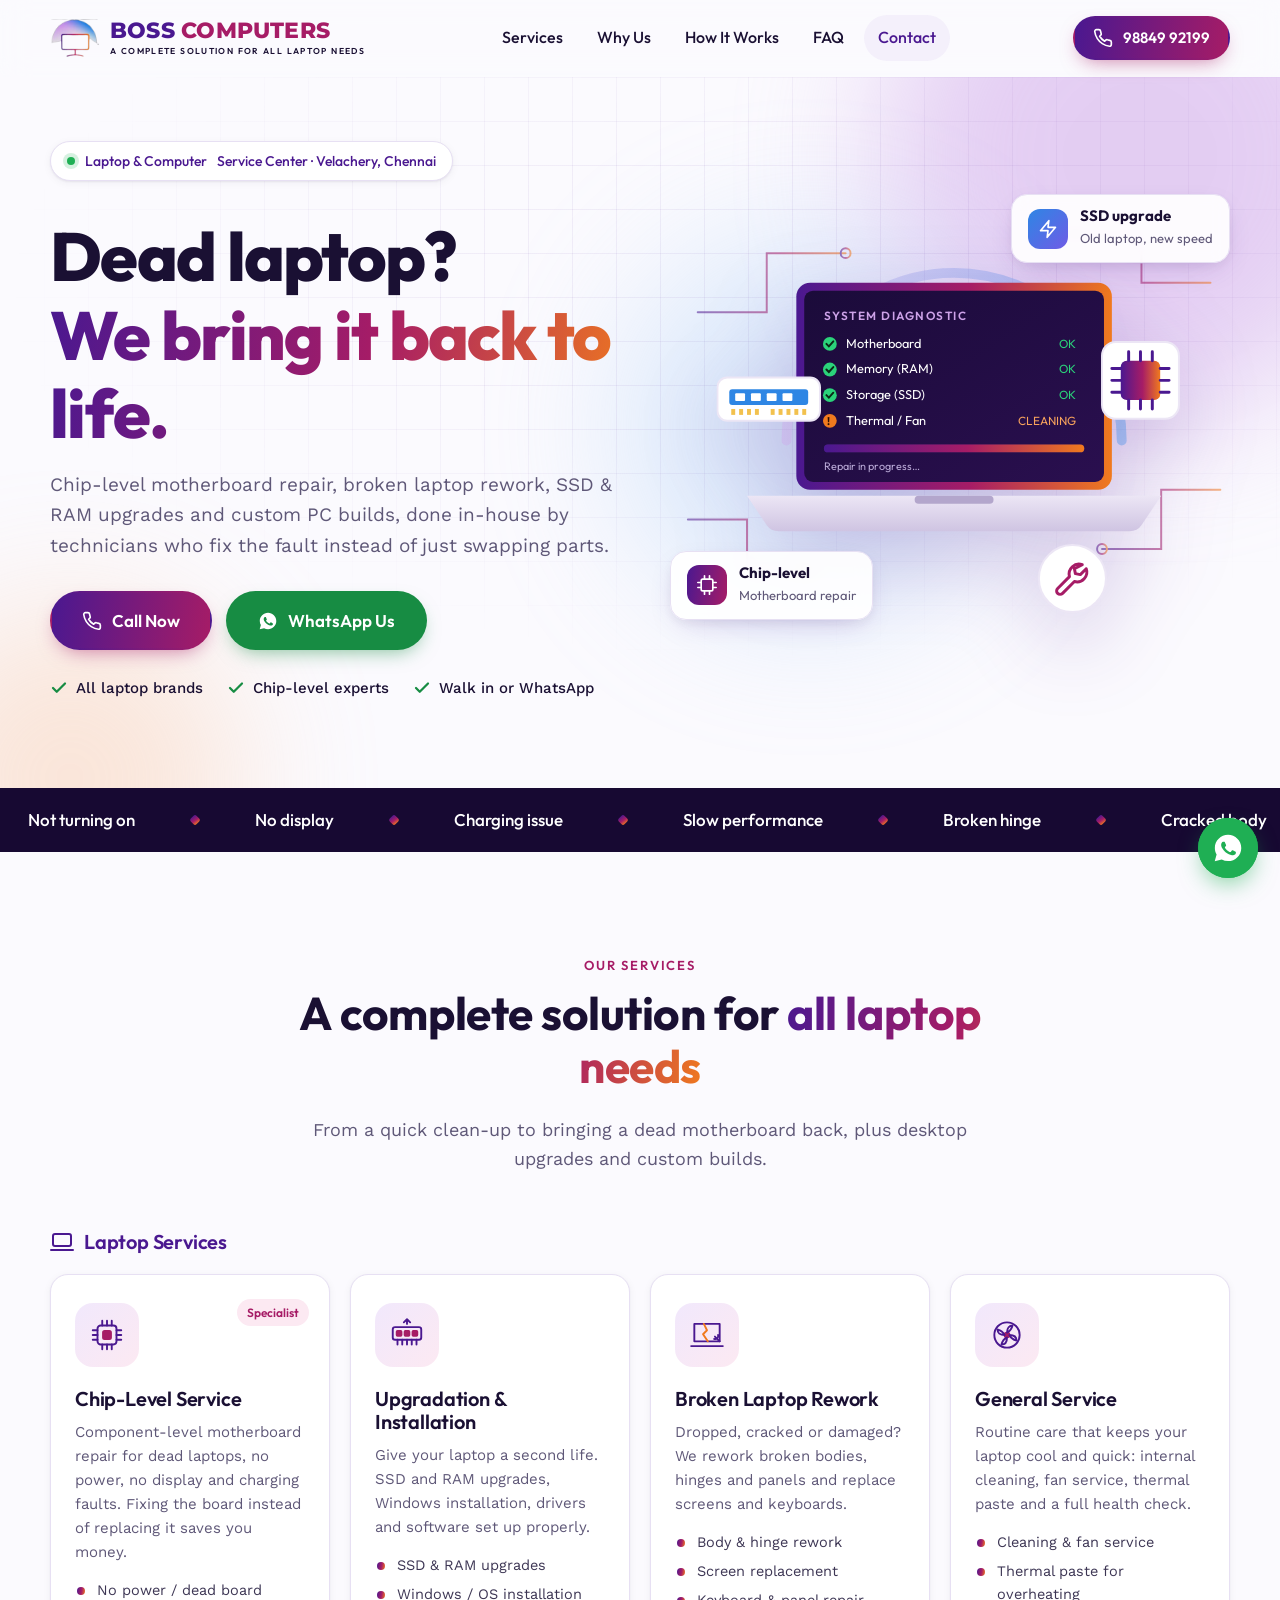
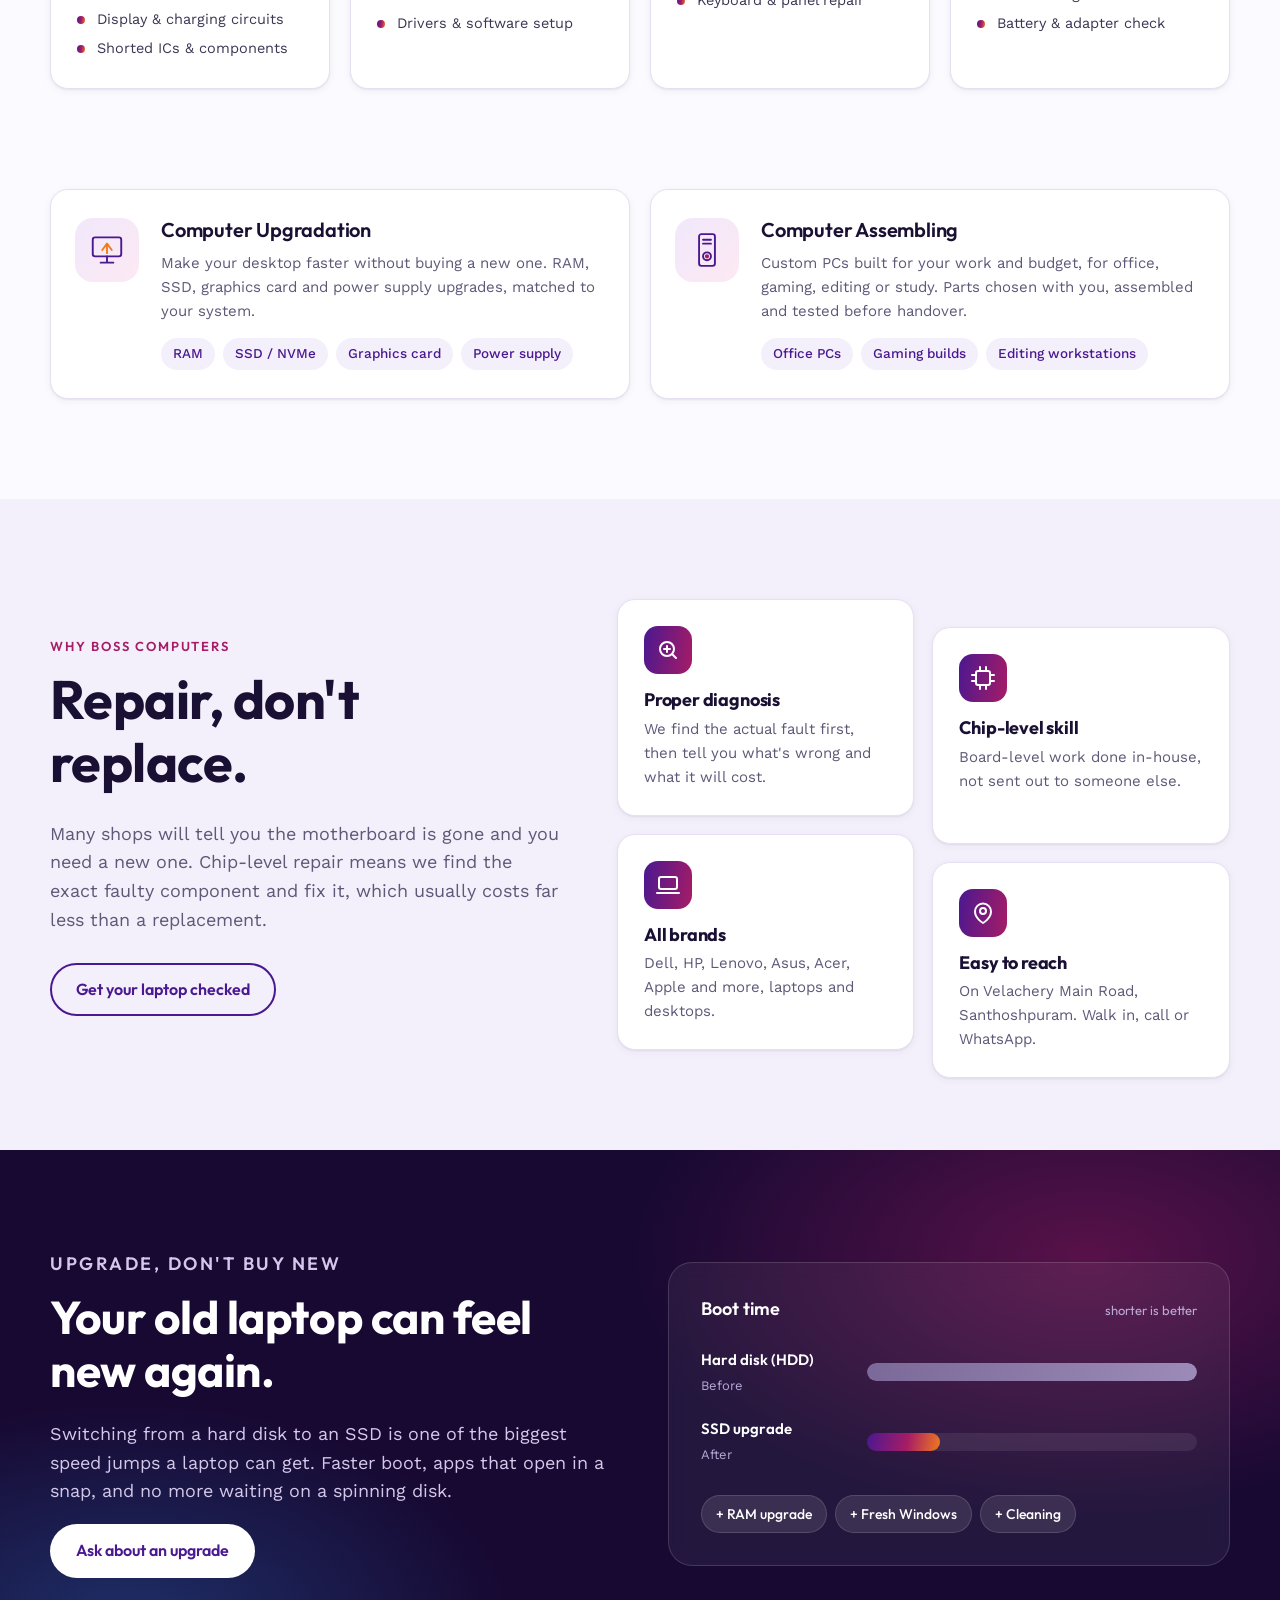
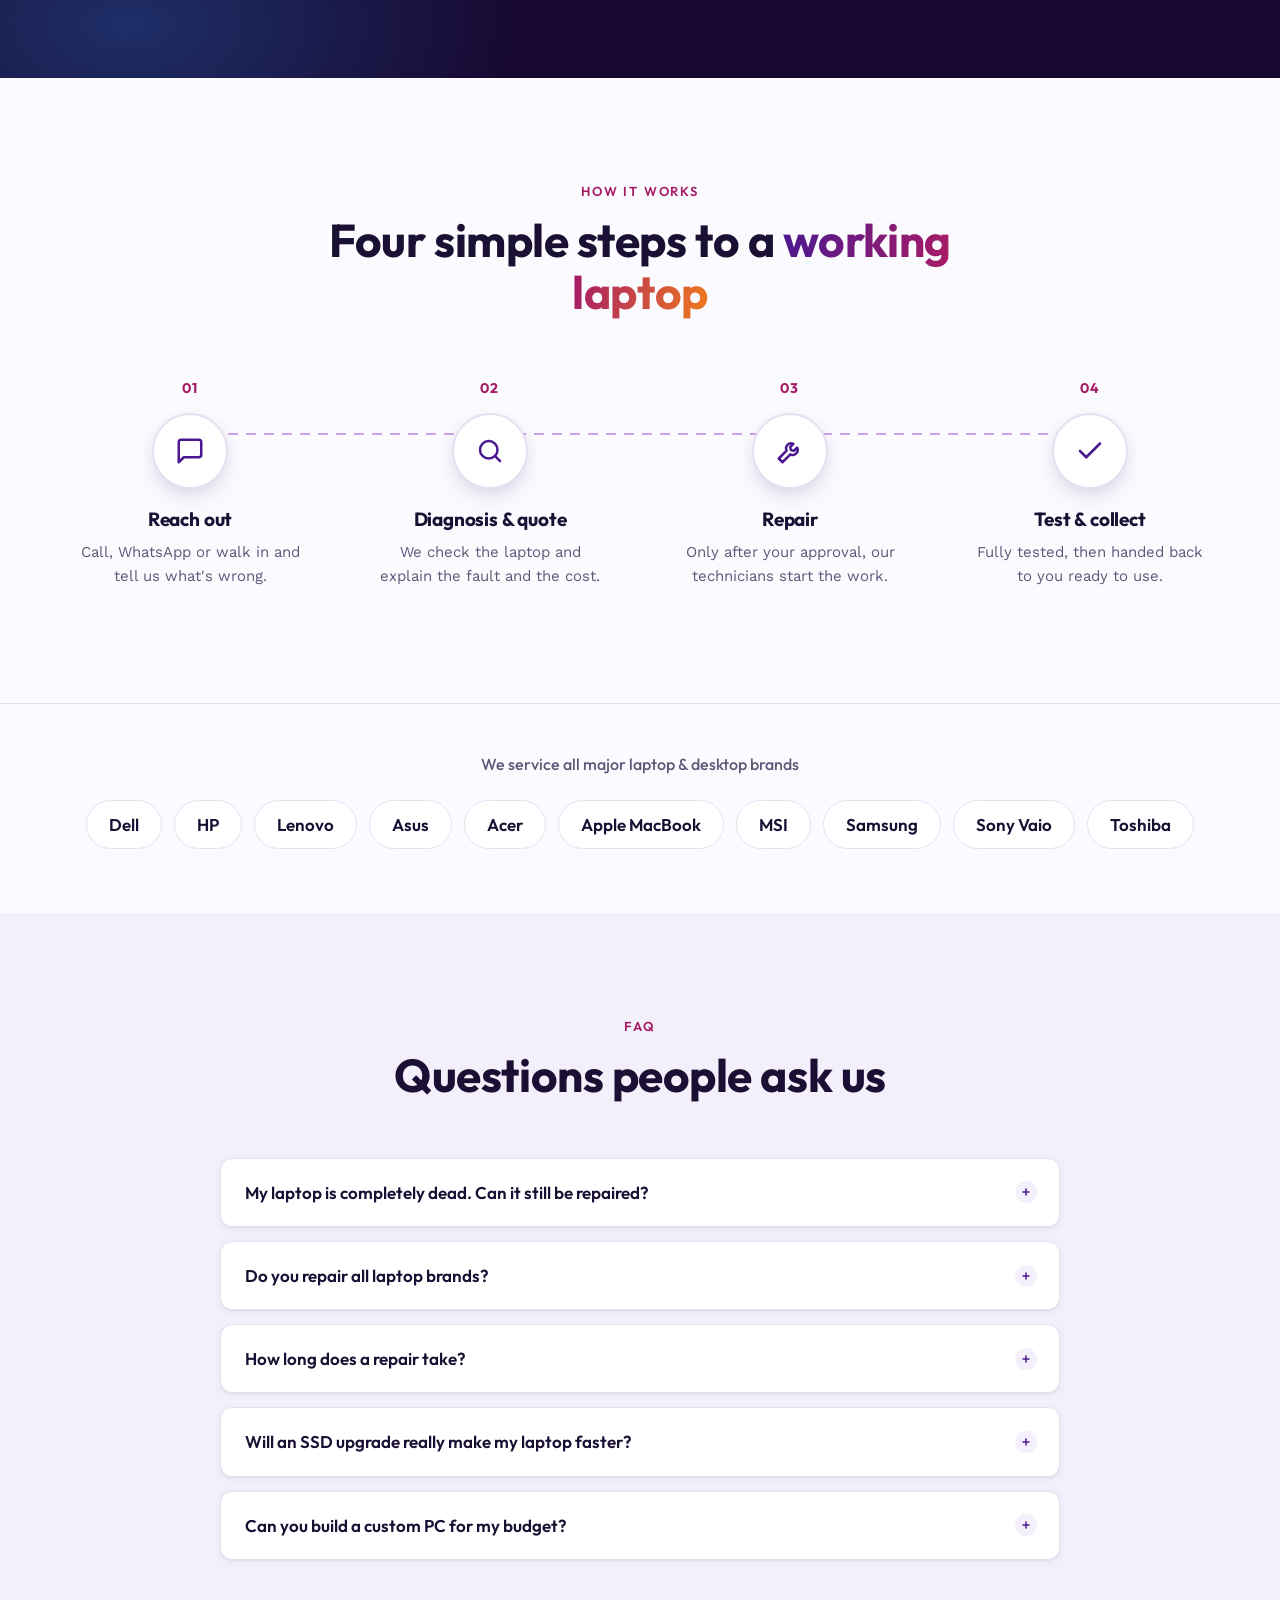
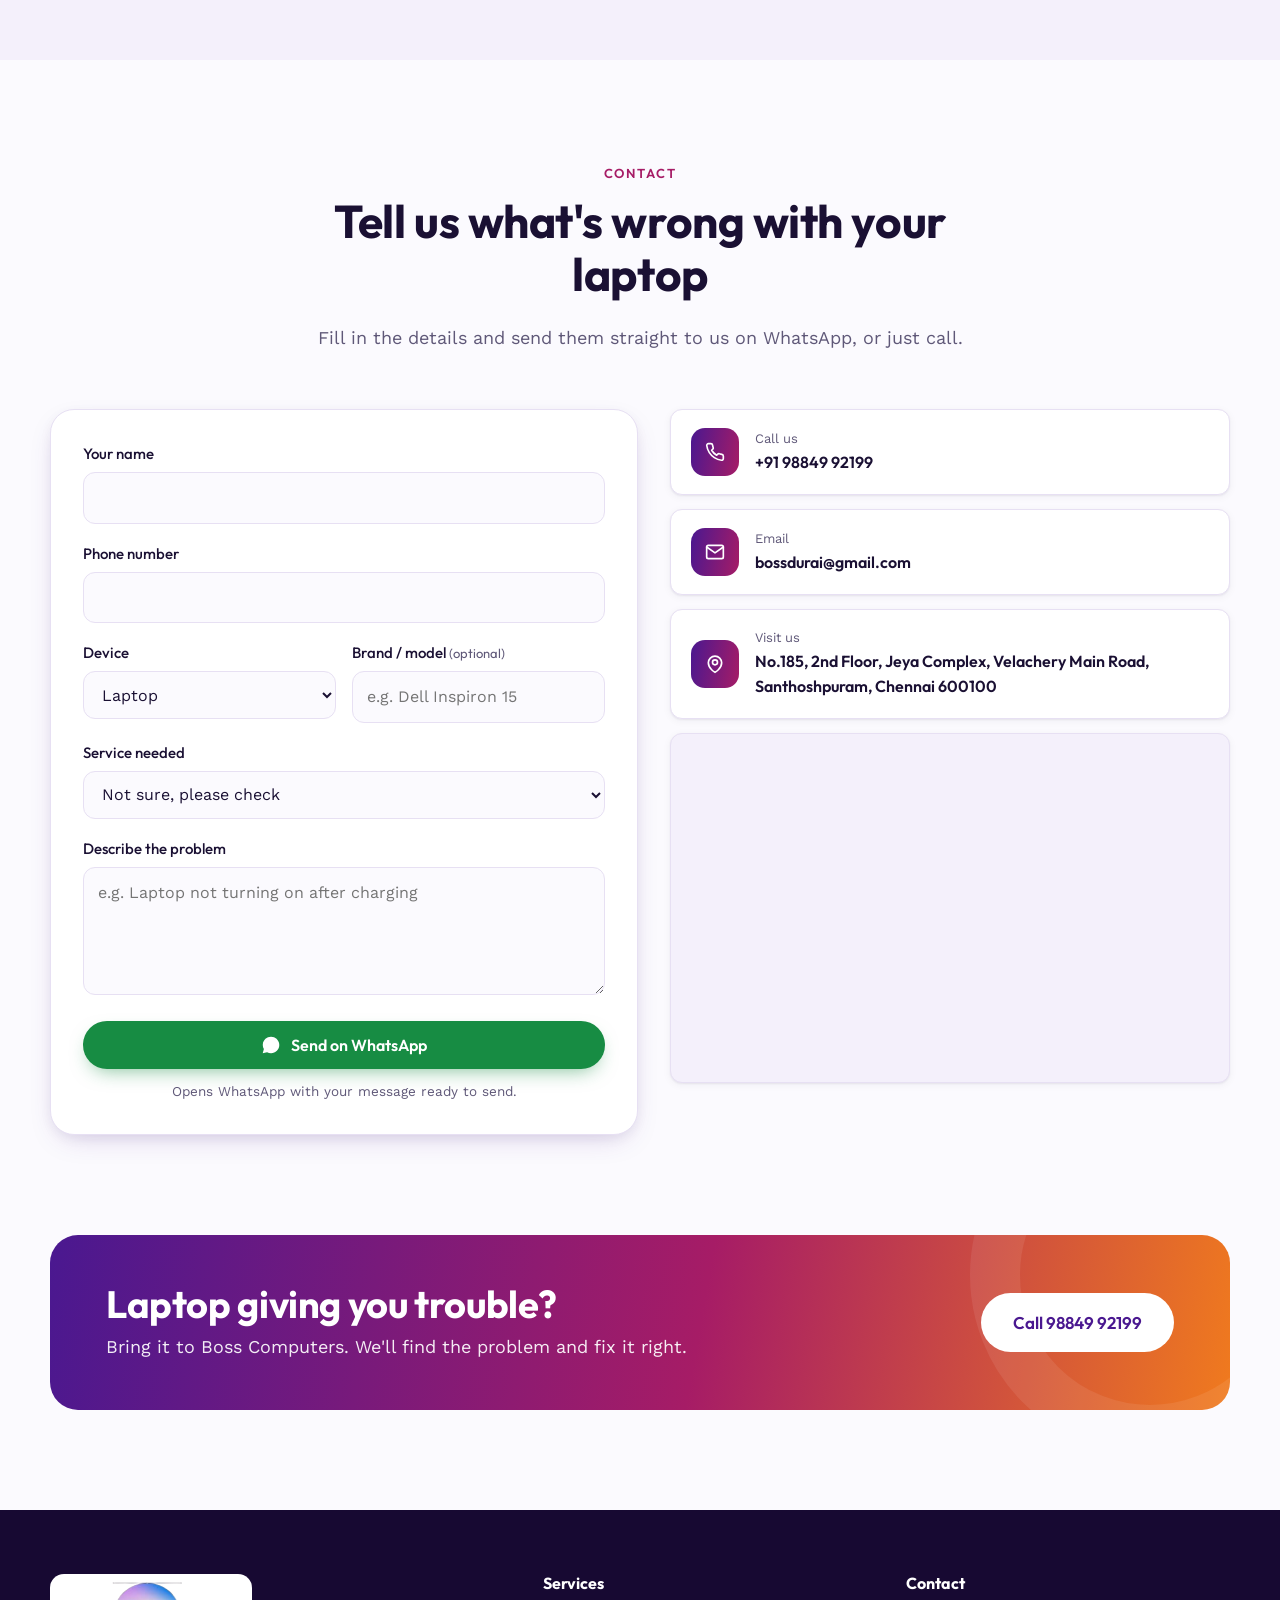
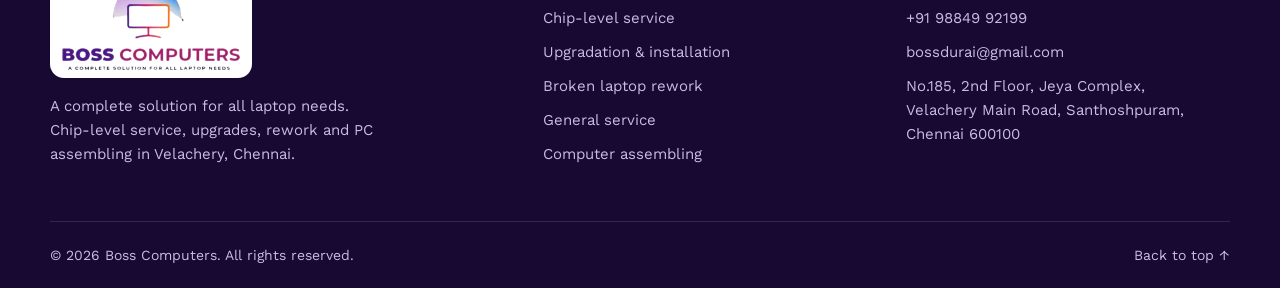
==== index.html @ 72003089 "Boss Computers website v1 (light design) Co-Authored-By: Claude Opus 5.5 <noreply@anthropic.com> Cla" ====
<!doctype html>
<html lang="en" class="no-js">
<head>
  <meta charset="utf-8">
  <meta name="viewport" content="width=device-width, initial-scale=1">
  <title>Boss Computers | Laptop Chip-Level Service & Repair in Velachery, Chennai</title>
  <meta name="description" content="Boss Computers, Velachery, Chennai: chip-level laptop repair, broken laptop rework, SSD & RAM upgrades, OS installation, general service and custom PC assembling. Call 98849 92199.">
  <meta name="keywords" content="laptop service center Velachery, laptop repair Chennai, chip level laptop service, motherboard repair Chennai, laptop upgrade SSD RAM, PC assembling Chennai, Boss Computers">
  <meta name="theme-color" content="#4A1890">

  <meta property="og:type" content="website">
  <meta property="og:title" content="Boss Computers | A Complete Solution for All Laptop Needs">
  <meta property="og:description" content="Chip-level laptop repair, upgrades, broken laptop rework and PC assembling in Velachery, Chennai.">
  <meta property="og:image" content="assets/img/logo-full.png">

  <link rel="icon" type="image/png" href="assets/img/favicon.png">
  <link rel="apple-touch-icon" href="assets/img/apple-touch-icon.png">

  <link rel="preconnect" href="https://fonts.googleapis.com">
  <link rel="preconnect" href="https://fonts.gstatic.com" crossorigin>
  <link href="https://fonts.googleapis.com/css2?family=Montserrat:wght@800&family=Outfit:wght@400;500;600;700;800&family=Work+Sans:wght@400;500;600&display=swap" rel="stylesheet">
  <link rel="stylesheet" href="css/style.css">

  <script type="application/ld+json">
  {
    "@context": "https://schema.org",
    "@type": "LocalBusiness",
    "additionalType": "https://schema.org/ComputerStore",
    "name": "Boss Computers",
    "slogan": "A complete solution for all laptop needs",
    "image": "assets/img/logo-full.png",
    "telephone": "+91-9884992199",
    "email": "bossdurai@gmail.com",
    "address": {
      "@type": "PostalAddress",
      "streetAddress": "No.185, 2nd Floor, Jeya Complex, Velachery Main Road, Santhoshpuram",
      "addressLocality": "Chennai",
      "addressRegion": "Tamil Nadu",
      "postalCode": "600100",
      "addressCountry": "IN"
    },
    "areaServed": ["Velachery", "Santhoshpuram", "Medavakkam", "Pallikaranai", "Tambaram", "Chennai"],
    "makesOffer": [
      {"@type": "Offer", "itemOffered": {"@type": "Service", "name": "Laptop chip-level service"}},
      {"@type": "Offer", "itemOffered": {"@type": "Service", "name": "Laptop upgradation & installation"}},
      {"@type": "Offer", "itemOffered": {"@type": "Service", "name": "Broken laptop rework"}},
      {"@type": "Offer", "itemOffered": {"@type": "Service", "name": "Laptop general service"}},
      {"@type": "Offer", "itemOffered": {"@type": "Service", "name": "Computer upgradation"}},
      {"@type": "Offer", "itemOffered": {"@type": "Service", "name": "Computer assembling"}}
    ]
  }
  </script>
</head>
<body>
  <a class="skip-link" href="#main">Skip to content</a>

  <!-- ============ HEADER ============ -->
  <header class="site-header" id="top">
    <div class="container header-inner">
      <a href="#top" class="brand" aria-label="Boss Computers home">
        <img src="assets/img/icon-512.png" alt="" width="512" height="512" class="brand-mark">
        <span class="brand-word"><span class="bw-1">BOSS</span> <span class="bw-2">COMPUTERS</span><small>A complete solution for all laptop needs</small></span>
      </a>
      <nav class="main-nav" id="main-nav" aria-label="Main">
        <a href="#services">Services</a>
        <a href="#why">Why Us</a>
        <a href="#process">How It Works</a>
        <a href="#faq">FAQ</a>
        <a href="#contact">Contact</a>
      </nav>
      <div class="header-cta">
        <a href="tel:+919884992199" class="btn btn-primary btn-sm">
          <svg class="ico" viewBox="0 0 24 24" aria-hidden="true"><path d="M22 16.9v3a2 2 0 0 1-2.2 2 19.8 19.8 0 0 1-8.6-3.1 19.5 19.5 0 0 1-6-6A19.8 19.8 0 0 1 2.1 4.2 2 2 0 0 1 4.1 2h3a2 2 0 0 1 2 1.7c.1 1 .4 1.9.7 2.8a2 2 0 0 1-.5 2.1L8 9.9a16 16 0 0 0 6 6l1.3-1.3a2 2 0 0 1 2.1-.4c.9.3 1.8.6 2.8.7a2 2 0 0 1 1.7 2z"/></svg>
          <span>98849 92199</span>
        </a>
        <button class="nav-toggle" aria-expanded="false" aria-controls="main-nav" aria-label="Open menu">
          <span></span><span></span><span></span>
        </button>
      </div>
    </div>
  </header>

  <main id="main">

    <!-- ============ HERO ============ -->
    <section class="hero">
      <div class="hero-bg" aria-hidden="true">
        <div class="blob blob-1"></div>
        <div class="blob blob-2"></div>
        <div class="blob blob-3"></div>
        <div class="grid-overlay"></div>
      </div>

      <div class="container hero-inner">
        <div class="hero-copy">
          <p class="eyebrow reveal"><span class="dot"></span> <span class="eb-long">Laptop &amp; Computer </span>Service Center · Velachery, Chennai</p>
          <h1 class="reveal">Dead laptop? <span class="grad-text">We bring it back to life.</span></h1>
          <p class="lead reveal">Chip-level motherboard repair, broken laptop rework, SSD &amp; RAM upgrades and custom PC builds, done in-house by technicians who fix the fault instead of just swapping parts.</p>
          <div class="hero-actions reveal">
            <a href="tel:+919884992199" class="btn btn-primary btn-lg">
              <svg class="ico" viewBox="0 0 24 24" aria-hidden="true"><path d="M22 16.9v3a2 2 0 0 1-2.2 2 19.8 19.8 0 0 1-8.6-3.1 19.5 19.5 0 0 1-6-6A19.8 19.8 0 0 1 2.1 4.2 2 2 0 0 1 4.1 2h3a2 2 0 0 1 2 1.7c.1 1 .4 1.9.7 2.8a2 2 0 0 1-.5 2.1L8 9.9a16 16 0 0 0 6 6l1.3-1.3a2 2 0 0 1 2.1-.4c.9.3 1.8.6 2.8.7a2 2 0 0 1 1.7 2z"/></svg>
              Call Now
            </a>
            <a href="https://wa.me/919884992199?text=Hi%20Boss%20Computers%2C%20I%20need%20help%20with%20my%20laptop." class="btn btn-whatsapp btn-lg" target="_blank" rel="noopener">
              <svg class="ico ico-fill" viewBox="0 0 24 24" aria-hidden="true"><path d="M12.04 2C6.58 2 2.13 6.45 2.13 11.91c0 1.75.46 3.45 1.32 4.95L2.05 22l5.25-1.38a9.9 9.9 0 0 0 4.74 1.21c5.46 0 9.91-4.45 9.91-9.91S17.5 2 12.04 2zm5.8 14.08c-.24.68-1.42 1.3-1.95 1.35-.5.05-.97.23-3.27-.68-2.77-1.09-4.52-3.92-4.66-4.1-.13-.18-1.11-1.48-1.11-2.82s.7-2 .95-2.27c.25-.27.54-.34.72-.34l.52.01c.17 0 .39-.06.61.47.24.55.79 1.9.86 2.04.07.14.11.3.02.48-.09.18-.14.3-.27.46-.14.16-.29.36-.41.48-.14.14-.28.29-.12.56.16.27.71 1.17 1.52 1.9 1.05.93 1.93 1.22 2.2 1.36.27.14.43.11.59-.07.16-.18.68-.79.86-1.07.18-.27.36-.23.61-.14.25.09 1.59.75 1.86.89.27.14.45.2.52.32.07.11.07.66-.17 1.33z"/></svg>
              WhatsApp Us
            </a>
          </div>
          <ul class="hero-points reveal" role="list">
            <li><svg class="ico" viewBox="0 0 24 24" aria-hidden="true"><path d="M20 6 9 17l-5-5"/></svg>All laptop brands</li>
            <li><svg class="ico" viewBox="0 0 24 24" aria-hidden="true"><path d="M20 6 9 17l-5-5"/></svg>Chip-level experts</li>
            <li><svg class="ico" viewBox="0 0 24 24" aria-hidden="true"><path d="M20 6 9 17l-5-5"/></svg>Walk in or WhatsApp</li>
          </ul>
        </div>

        <!-- Hero illustration -->
        <div class="hero-visual reveal" aria-hidden="true">
          <svg class="laptop-art" viewBox="0 0 560 460" xmlns="http://www.w3.org/2000/svg">
            <defs>
              <linearGradient id="g-brand" x1="0" y1="0" x2="1" y2="0">
                <stop offset="0" stop-color="#4A1890"/>
                <stop offset=".55" stop-color="#A61C66"/>
                <stop offset="1" stop-color="#F07A1E"/>
              </linearGradient>
              <linearGradient id="g-screen" x1="0" y1="0" x2="1" y2="1">
                <stop offset="0" stop-color="#1B0B3A"/>
                <stop offset="1" stop-color="#2A0F4F"/>
              </linearGradient>
              <linearGradient id="g-arc" x1="0" y1="0" x2="1" y2="0">
                <stop offset="0" stop-color="#CDA2E8"/>
                <stop offset="1" stop-color="#2E86E4"/>
              </linearGradient>
              <linearGradient id="g-body" x1="0" y1="0" x2="0" y2="1">
                <stop offset="0" stop-color="#ECE6F5"/>
                <stop offset="1" stop-color="#CFC4E2"/>
              </linearGradient>
            </defs>

            <!-- circuit traces -->
            <g class="traces" fill="none" stroke="url(#g-brand)" stroke-width="2" stroke-linecap="round" opacity=".55">
              <path d="M20 120 H90 V60 H170"/>
              <path d="M540 90 H470 V40 H400"/>
              <path d="M10 330 H70 V380 H130"/>
              <path d="M550 300 H490 V360 H430"/>
              <circle cx="170" cy="60" r="5"/><circle cx="400" cy="40" r="5"/>
              <circle cx="130" cy="380" r="5"/><circle cx="430" cy="360" r="5"/>
            </g>

            <!-- glow arc (from logo) -->
            <path d="M110 250 A170 170 0 0 1 450 250" fill="none" stroke="url(#g-arc)" stroke-width="10" stroke-linecap="round" opacity=".35"/>

            <!-- screen -->
            <rect x="120" y="90" width="320" height="210" rx="14" fill="url(#g-brand)"/>
            <rect x="128" y="98" width="304" height="194" rx="9" fill="url(#g-screen)"/>

            <!-- screen UI: diagnostic -->
            <g font-family="Outfit, sans-serif">
              <text x="148" y="128" fill="#CDA2E8" font-size="12" font-weight="600" letter-spacing="1.5">SYSTEM DIAGNOSTIC</text>
              <g class="diag-row" style="--d:0s">
                <circle cx="154" cy="152" r="7" fill="#2BD37A"/>
                <path d="M150.5 152 l2.5 2.5 l4.5 -5" stroke="#0B2A17" stroke-width="2" fill="none" stroke-linecap="round"/>
                <text x="170" y="156" fill="#fff" font-size="13">Motherboard</text>
                <text x="404" y="156" fill="#2BD37A" font-size="12" text-anchor="end">OK</text>
              </g>
              <g class="diag-row" style="--d:.6s">
                <circle cx="154" cy="178" r="7" fill="#2BD37A"/>
                <path d="M150.5 178 l2.5 2.5 l4.5 -5" stroke="#0B2A17" stroke-width="2" fill="none" stroke-linecap="round"/>
                <text x="170" y="182" fill="#fff" font-size="13">Memory (RAM)</text>
                <text x="404" y="182" fill="#2BD37A" font-size="12" text-anchor="end">OK</text>
              </g>
              <g class="diag-row" style="--d:1.2s">
                <circle cx="154" cy="204" r="7" fill="#2BD37A"/>
                <path d="M150.5 204 l2.5 2.5 l4.5 -5" stroke="#0B2A17" stroke-width="2" fill="none" stroke-linecap="round"/>
                <text x="170" y="208" fill="#fff" font-size="13">Storage (SSD)</text>
                <text x="404" y="208" fill="#2BD37A" font-size="12" text-anchor="end">OK</text>
              </g>
              <g class="diag-row" style="--d:1.8s">
                <circle cx="154" cy="230" r="7" fill="#F07A1E"/>
                <text x="151" y="234" fill="#2A0F00" font-size="11" font-weight="700">!</text>
                <text x="170" y="234" fill="#fff" font-size="13">Thermal / Fan</text>
                <text x="404" y="234" fill="#F7A25C" font-size="12" text-anchor="end">CLEANING</text>
              </g>
              <rect x="148" y="254" width="264" height="8" rx="4" fill="#3A1D66"/>
              <rect class="diag-bar" x="148" y="254" width="264" height="8" rx="4" fill="url(#g-brand)"/>
              <text x="148" y="280" fill="#B9A9D6" font-size="11">Repair in progress…</text>
            </g>

            <!-- base -->
            <path d="M70 306 H490 L470 336 Q466 342 458 342 H102 Q94 342 90 336 Z" fill="url(#g-body)"/>
            <rect x="240" y="306" width="80" height="8" rx="4" fill="#B3A6CC"/>

            <!-- chip floating -->
            <g class="float-a">
              <rect x="430" y="150" width="78" height="78" rx="14" fill="#fff" stroke="#ECE6F5" stroke-width="2"/>
              <rect x="449" y="169" width="40" height="40" rx="6" fill="url(#g-brand)"/>
              <g stroke="#4A1890" stroke-width="3" stroke-linecap="round">
                <path d="M457 160v9M469 160v9M481 160v9M457 209v9M469 209v9M481 209v9M440 177h9M440 189h9M440 201h9M489 177h9M489 189h9M489 201h9"/>
              </g>
            </g>
            <!-- RAM stick floating -->
            <g class="float-b">
              <rect x="40" y="186" width="104" height="44" rx="10" fill="#fff" stroke="#ECE6F5" stroke-width="2"/>
              <rect x="52" y="198" width="80" height="16" rx="3" fill="#2E86E4"/>
              <g fill="#fff"><rect x="58" y="202" width="10" height="8" rx="1"/><rect x="74" y="202" width="10" height="8" rx="1"/><rect x="90" y="202" width="10" height="8" rx="1"/><rect x="106" y="202" width="10" height="8" rx="1"/></g>
              <g fill="#F2C14E"><rect x="54" y="218" width="4" height="6"/><rect x="62" y="218" width="4" height="6"/><rect x="70" y="218" width="4" height="6"/><rect x="78" y="218" width="4" height="6"/><rect x="94" y="218" width="4" height="6"/><rect x="102" y="218" width="4" height="6"/><rect x="110" y="218" width="4" height="6"/><rect x="118" y="218" width="4" height="6"/><rect x="126" y="218" width="4" height="6"/></g>
            </g>
            <!-- wrench floating -->
            <g class="float-c">
              <circle cx="400" cy="390" r="34" fill="#fff" stroke="#ECE6F5" stroke-width="2"/>
              <path d="M410 376a10 10 0 0 0-13 12l-12 12a3.5 3.5 0 0 0 5 5l12-12a10 10 0 0 0 12-13l-6 6-5-1-1-5z" fill="none" stroke="#A61C66" stroke-width="3" stroke-linejoin="round"/>
            </g>
          </svg>

          <div class="float-card card-1">
            <span class="fc-ico"><svg class="ico" viewBox="0 0 24 24"><rect x="5" y="5" width="14" height="14" rx="2"/><path d="M9 1v4M15 1v4M9 19v4M15 19v4M1 9h4M1 15h4M19 9h4M19 15h4"/></svg></span>
            <span><strong>Chip-level</strong><small>Motherboard repair</small></span>
          </div>
          <div class="float-card card-2">
            <span class="fc-ico fc-blue"><svg class="ico" viewBox="0 0 24 24"><path d="M13 2 3 14h9l-1 8 10-12h-9z"/></svg></span>
            <span><strong>SSD upgrade</strong><small>Old laptop, new speed</small></span>
          </div>
        </div>
      </div>
    </section>

    <!-- ============ PROBLEM MARQUEE ============ -->
    <section class="marquee" aria-label="Common laptop problems we fix">
      <div class="marquee-track">
        <ul role="list">
          <li>Not turning on</li><li>No display</li><li>Charging issue</li><li>Slow performance</li><li>Broken hinge</li><li>Cracked body</li><li>Overheating</li><li>Keyboard not working</li><li>Liquid damage</li><li>Windows not booting</li>
        </ul>
        <ul role="list" aria-hidden="true">
          <li>Not turning on</li><li>No display</li><li>Charging issue</li><li>Slow performance</li><li>Broken hinge</li><li>Cracked body</li><li>Overheating</li><li>Keyboard not working</li><li>Liquid damage</li><li>Windows not booting</li>
        </ul>
      </div>
    </section>

    <!-- ============ SERVICES ============ -->
    <section class="section" id="services">
      <div class="container">
        <div class="section-head reveal">
          <p class="kicker">Our Services</p>
          <h2>A complete solution for <span class="grad-text">all laptop needs</span></h2>
          <p class="section-sub">From a quick clean-up to bringing a dead motherboard back, plus desktop upgrades and custom builds.</p>
        </div>

        <div class="svc-group">
          <h3 class="svc-group-title reveal">
            <svg class="ico" viewBox="0 0 24 24" aria-hidden="true"><rect x="3" y="4" width="18" height="12" rx="2"/><path d="M1 20h22"/></svg>
            Laptop Services
          </h3>
          <div class="svc-grid">
            <article class="svc-card reveal">
              <div class="svc-ico"><svg viewBox="0 0 48 48" aria-hidden="true"><rect x="12" y="12" width="24" height="24" rx="4"/><rect x="19" y="19" width="10" height="10" rx="2" class="fill"/><path d="M18 6v6M24 6v6M30 6v6M18 36v6M24 36v6M30 36v6M6 18h6M6 24h6M6 30h6M36 18h6M36 24h6M36 30h6"/></svg></div>
              <span class="svc-tag">Specialist</span>
              <h4>Chip-Level Service</h4>
              <p>Component-level motherboard repair for dead laptops, no power, no display and charging faults. Fixing the board instead of replacing it saves you money.</p>
              <ul role="list"><li>No power / dead board</li><li>Display &amp; charging circuits</li><li>Shorted ICs &amp; components</li></ul>
            </article>

            <article class="svc-card reveal">
              <div class="svc-ico"><svg viewBox="0 0 48 48" aria-hidden="true"><rect x="6" y="14" width="36" height="16" rx="3"/><path d="M12 30v6M18 30v6M24 30v6M30 30v6M36 30v6"/><rect x="11" y="19" width="6" height="6" rx="1" class="fill"/><rect x="21" y="19" width="6" height="6" rx="1" class="fill"/><rect x="31" y="19" width="6" height="6" rx="1" class="fill"/><path d="M24 4v6M20 8l4-4 4 4"/></svg></div>
              <h4>Upgradation &amp; Installation</h4>
              <p>Give your laptop a second life. SSD and RAM upgrades, Windows installation, drivers and software set up properly.</p>
              <ul role="list"><li>SSD &amp; RAM upgrades</li><li>Windows / OS installation</li><li>Drivers &amp; software setup</li></ul>
            </article>

            <article class="svc-card reveal">
              <div class="svc-ico"><svg viewBox="0 0 48 48" aria-hidden="true"><path d="M8 10h32v22H8z"/><path d="M4 38h40"/><path d="M20 10l4 8-5 5 6 9" class="accent"/><path d="M34 26l6 6M38 24a4 4 0 0 1-5 5"/></svg></div>
              <h4>Broken Laptop Rework</h4>
              <p>Dropped, cracked or damaged? We rework broken bodies, hinges and panels and replace screens and keyboards.</p>
              <ul role="list"><li>Body &amp; hinge rework</li><li>Screen replacement</li><li>Keyboard &amp; panel repair</li></ul>
            </article>

            <article class="svc-card reveal">
              <div class="svc-ico"><svg viewBox="0 0 48 48" aria-hidden="true"><circle cx="24" cy="24" r="16"/><circle cx="24" cy="24" r="3" class="fill"/><path d="M24 21c0-6 3-9 7-9-1 4-3 7-7 9zM27 24c6 0 9 3 9 7-4-1-7-3-9-7zM24 27c0 6-3 9-7 9 1-4 3-7 7-9zM21 24c-6 0-9-3-9-7 4 1 7 3 9 7z"/></svg></div>
              <h4>General Service</h4>
              <p>Routine care that keeps your laptop cool and quick: internal cleaning, fan service, thermal paste and a full health check.</p>
              <ul role="list"><li>Cleaning &amp; fan service</li><li>Thermal paste for overheating</li><li>Battery &amp; adapter check</li></ul>
            </article>
          </div>
        </div>

        <div class="svc-group">
          <h3 class="svc-group-title reveal">
            <svg class="ico" viewBox="0 0 24 24" aria-hidden="true"><rect x="2" y="3" width="20" height="13" rx="2"/><path d="M8 21h8M12 16v5"/></svg>
            Computer Services
          </h3>
          <div class="svc-grid svc-grid-2">
            <article class="svc-card svc-wide reveal">
              <div class="svc-ico"><svg viewBox="0 0 48 48" aria-hidden="true"><rect x="6" y="8" width="36" height="24" rx="3"/><path d="M16 40h16M24 32v8"/><path d="M18 24l6-8 6 8" class="accent"/><path d="M24 16v12" class="accent"/></svg></div>
              <div>
                <h4>Computer Upgradation</h4>
                <p>Make your desktop faster without buying a new one. RAM, SSD, graphics card and power supply upgrades, matched to your system.</p>
                <ul role="list" class="inline-list"><li>RAM</li><li>SSD / NVMe</li><li>Graphics card</li><li>Power supply</li></ul>
              </div>
            </article>
            <article class="svc-card svc-wide reveal">
              <div class="svc-ico"><svg viewBox="0 0 48 48" aria-hidden="true"><rect x="14" y="4" width="20" height="40" rx="3"/><circle cx="24" cy="32" r="5"/><circle cx="24" cy="32" r="1.5" class="fill"/><path d="M19 11h10M19 16h10"/></svg></div>
              <div>
                <h4>Computer Assembling</h4>
                <p>Custom PCs built for your work and budget, for office, gaming, editing or study. Parts chosen with you, assembled and tested before handover.</p>
                <ul role="list" class="inline-list"><li>Office PCs</li><li>Gaming builds</li><li>Editing workstations</li></ul>
              </div>
            </article>
          </div>
        </div>
      </div>
    </section>

    <!-- ============ WHY US ============ -->
    <section class="section section-tint" id="why">
      <div class="container why-grid">
        <div class="why-copy reveal">
          <p class="kicker">Why Boss Computers</p>
          <h2>Repair, don't replace.</h2>
          <p class="section-sub">Many shops will tell you the motherboard is gone and you need a new one. Chip-level repair means we find the exact faulty component and fix it, which usually costs far less than a replacement.</p>
          <a href="#contact" class="btn btn-outline">Get your laptop checked</a>
        </div>
        <div class="why-cards">
          <div class="why-card reveal">
            <div class="why-ico"><svg class="ico" viewBox="0 0 24 24" aria-hidden="true"><circle cx="11" cy="11" r="7"/><path d="m20 20-3.5-3.5M11 8v6M8 11h6"/></svg></div>
            <h4>Proper diagnosis</h4>
            <p>We find the actual fault first, then tell you what's wrong and what it will cost.</p>
          </div>
          <div class="why-card reveal">
            <div class="why-ico"><svg class="ico" viewBox="0 0 24 24" aria-hidden="true"><rect x="5" y="5" width="14" height="14" rx="2"/><path d="M9 1v4M15 1v4M9 19v4M15 19v4M1 9h4M1 15h4M19 9h4M19 15h4"/></svg></div>
            <h4>Chip-level skill</h4>
            <p>Board-level work done in-house, not sent out to someone else.</p>
          </div>
          <div class="why-card reveal">
            <div class="why-ico"><svg class="ico" viewBox="0 0 24 24" aria-hidden="true"><rect x="3" y="4" width="18" height="12" rx="2"/><path d="M1 20h22"/></svg></div>
            <h4>All brands</h4>
            <p>Dell, HP, Lenovo, Asus, Acer, Apple and more, laptops and desktops.</p>
          </div>
          <div class="why-card reveal">
            <div class="why-ico"><svg class="ico" viewBox="0 0 24 24" aria-hidden="true"><path d="M12 22s8-4.5 8-11.5A8 8 0 0 0 4 10.5C4 17.5 12 22 12 22z"/><circle cx="12" cy="10" r="3"/></svg></div>
            <h4>Easy to reach</h4>
            <p>On Velachery Main Road, Santhoshpuram. Walk in, call or WhatsApp.</p>
          </div>
        </div>
      </div>
    </section>

    <!-- ============ UPGRADE SHOWCASE ============ -->
    <section class="section upgrade" aria-labelledby="upgrade-title">
      <div class="container upgrade-grid">
        <div class="upgrade-copy reveal">
          <p class="kicker kicker-light">Upgrade, don't buy new</p>
          <h2 id="upgrade-title">Your old laptop can feel new again.</h2>
          <p>Switching from a hard disk to an SSD is one of the biggest speed jumps a laptop can get. Faster boot, apps that open in a snap, and no more waiting on a spinning disk.</p>
          <a href="https://wa.me/919884992199?text=Hi%2C%20I%20want%20to%20upgrade%20my%20laptop%20(SSD%2FRAM).%20My%20laptop%20model%20is%3A%20" class="btn btn-light" target="_blank" rel="noopener">Ask about an upgrade</a>
        </div>
        <div class="speed-card reveal" role="img" aria-label="Illustration: an SSD boots much faster than a hard disk">
          <div class="speed-head">
            <span>Boot time</span>
            <span class="speed-legend">shorter is better</span>
          </div>
          <div class="speed-row">
            <div class="speed-label"><strong>Hard disk (HDD)</strong><small>Before</small></div>
            <div class="speed-track"><div class="speed-bar bar-hdd"></div></div>
          </div>
          <div class="speed-row">
            <div class="speed-label"><strong>SSD upgrade</strong><small>After</small></div>
            <div class="speed-track"><div class="speed-bar bar-ssd"></div></div>
          </div>
          <div class="speed-chips">
            <span>+ RAM upgrade</span><span>+ Fresh Windows</span><span>+ Cleaning</span>
          </div>
        </div>
      </div>
    </section>

    <!-- ============ PROCESS ============ -->
    <section class="section" id="process">
      <div class="container">
        <div class="section-head reveal">
          <p class="kicker">How It Works</p>
          <h2>Four simple steps to a <span class="grad-text">working laptop</span></h2>
        </div>
        <ol class="steps" role="list">
          <li class="step reveal">
            <span class="step-num">01</span>
            <div class="step-ico"><svg class="ico" viewBox="0 0 24 24" aria-hidden="true"><path d="M21 15a2 2 0 0 1-2 2H7l-4 4V5a2 2 0 0 1 2-2h14a2 2 0 0 1 2 2z"/></svg></div>
            <h4>Reach out</h4>
            <p>Call, WhatsApp or walk in and tell us what's wrong.</p>
          </li>
          <li class="step reveal">
            <span class="step-num">02</span>
            <div class="step-ico"><svg class="ico" viewBox="0 0 24 24" aria-hidden="true"><circle cx="11" cy="11" r="7"/><path d="m20 20-3.5-3.5"/></svg></div>
            <h4>Diagnosis &amp; quote</h4>
            <p>We check the laptop and explain the fault and the cost.</p>
          </li>
          <li class="step reveal">
            <span class="step-num">03</span>
            <div class="step-ico"><svg class="ico" viewBox="0 0 24 24" aria-hidden="true"><path d="M14.7 6.3a4 4 0 0 0-5.4 5.4L3 18l3 3 6.3-6.3a4 4 0 0 0 5.4-5.4l-2.5 2.5-2.5-.5-.5-2.5z"/></svg></div>
            <h4>Repair</h4>
            <p>Only after your approval, our technicians start the work.</p>
          </li>
          <li class="step reveal">
            <span class="step-num">04</span>
            <div class="step-ico"><svg class="ico" viewBox="0 0 24 24" aria-hidden="true"><path d="M20 6 9 17l-5-5"/></svg></div>
            <h4>Test &amp; collect</h4>
            <p>Fully tested, then handed back to you ready to use.</p>
          </li>
        </ol>
      </div>
    </section>

    <!-- ============ BRANDS ============ -->
    <section class="brands" aria-labelledby="brands-title">
      <div class="container">
        <p id="brands-title" class="brands-title">We service all major laptop &amp; desktop brands</p>
        <ul class="brand-list" role="list">
          <li>Dell</li><li>HP</li><li>Lenovo</li><li>Asus</li><li>Acer</li><li>Apple MacBook</li><li>MSI</li><li>Samsung</li><li>Sony Vaio</li><li>Toshiba</li>
        </ul>
      </div>
    </section>

    <!-- ============ FAQ ============ -->
    <section class="section section-tint" id="faq">
      <div class="container faq-wrap">
        <div class="section-head reveal">
          <p class="kicker">FAQ</p>
          <h2>Questions people ask us</h2>
        </div>
        <div class="faq-list">
          <details class="faq reveal">
            <summary>My laptop is completely dead. Can it still be repaired?</summary>
            <p>Often, yes. A dead laptop is usually caused by a faulty component on the motherboard, such as the power or charging section. With chip-level repair we trace and replace that specific part instead of the whole board.</p>
          </details>
          <details class="faq reveal">
            <summary>Do you repair all laptop brands?</summary>
            <p>Yes. We work on all major brands including Dell, HP, Lenovo, Asus, Acer, Apple and more, for both laptops and desktop computers.</p>
          </details>
          <details class="faq reveal">
            <summary>How long does a repair take?</summary>
            <p>It depends on the fault. General service and upgrades are usually quick, while chip-level repairs can take longer. We'll give you a time estimate after diagnosis.</p>
          </details>
          <details class="faq reveal">
            <summary>Will an SSD upgrade really make my laptop faster?</summary>
            <p>For laptops still running on a hard disk, an SSD is the single biggest speed improvement. Boot-up, app loading and file opening all become much quicker. Adding RAM helps further if you multitask.</p>
          </details>
          <details class="faq reveal">
            <summary>Can you build a custom PC for my budget?</summary>
            <p>Yes. Tell us what you'll use it for (office, gaming, editing or study) and your budget, and we'll suggest the right parts, assemble and test it.</p>
          </details>
        </div>
      </div>
    </section>

    <!-- ============ CONTACT ============ -->
    <section class="section" id="contact">
      <div class="container">
        <div class="section-head reveal">
          <p class="kicker">Contact</p>
          <h2>Tell us what's wrong with your laptop</h2>
          <p class="section-sub">Fill in the details and send them straight to us on WhatsApp, or just call.</p>
        </div>

        <div class="contact-grid">
          <form class="enquiry reveal" id="enquiry-form" novalidate>
            <div class="field">
              <label for="f-name">Your name</label>
              <input id="f-name" name="name" type="text" autocomplete="name" required>
              <p class="err" id="e-name" role="alert"></p>
            </div>
            <div class="field">
              <label for="f-phone">Phone number</label>
              <input id="f-phone" name="phone" type="tel" inputmode="numeric" autocomplete="tel" required>
              <p class="err" id="e-phone" role="alert"></p>
            </div>
            <div class="field-row">
              <div class="field">
                <label for="f-device">Device</label>
                <select id="f-device" name="device">
                  <option>Laptop</option>
                  <option>Desktop computer</option>
                </select>
              </div>
              <div class="field">
                <label for="f-brand">Brand / model <span class="opt">(optional)</span></label>
                <input id="f-brand" name="brand" type="text" placeholder="e.g. Dell Inspiron 15">
              </div>
            </div>
            <div class="field">
              <label for="f-service">Service needed</label>
              <select id="f-service" name="service">
                <option>Not sure, please check</option>
                <option>Chip-level / motherboard repair</option>
                <option>Upgrade (SSD / RAM)</option>
                <option>OS / software installation</option>
                <option>Broken laptop rework</option>
                <option>General service / cleaning</option>
                <option>Computer assembling</option>
              </select>
            </div>
            <div class="field">
              <label for="f-msg">Describe the problem</label>
              <textarea id="f-msg" name="message" rows="4" placeholder="e.g. Laptop not turning on after charging"></textarea>
            </div>
            <button type="submit" class="btn btn-whatsapp btn-block">
              <svg class="ico ico-fill" viewBox="0 0 24 24" aria-hidden="true"><path d="M12.04 2C6.58 2 2.13 6.45 2.13 11.91c0 1.75.46 3.45 1.32 4.95L2.05 22l5.25-1.38a9.9 9.9 0 0 0 4.74 1.21c5.46 0 9.91-4.45 9.91-9.91S17.5 2 12.04 2z"/></svg>
              Send on WhatsApp
            </button>
            <p class="form-note">Opens WhatsApp with your message ready to send.</p>
          </form>

          <div class="contact-side reveal">
            <a class="contact-card" href="tel:+919884992199">
              <span class="cc-ico"><svg class="ico" viewBox="0 0 24 24" aria-hidden="true"><path d="M22 16.9v3a2 2 0 0 1-2.2 2 19.8 19.8 0 0 1-8.6-3.1 19.5 19.5 0 0 1-6-6A19.8 19.8 0 0 1 2.1 4.2 2 2 0 0 1 4.1 2h3a2 2 0 0 1 2 1.7c.1 1 .4 1.9.7 2.8a2 2 0 0 1-.5 2.1L8 9.9a16 16 0 0 0 6 6l1.3-1.3a2 2 0 0 1 2.1-.4c.9.3 1.8.6 2.8.7a2 2 0 0 1 1.7 2z"/></svg></span>
              <span><small>Call us</small><strong>+91 98849 92199</strong></span>
            </a>
            <a class="contact-card" href="mailto:bossdurai@gmail.com">
              <span class="cc-ico"><svg class="ico" viewBox="0 0 24 24" aria-hidden="true"><rect x="2" y="4" width="20" height="16" rx="2"/><path d="m22 6-10 7L2 6"/></svg></span>
              <span><small>Email</small><strong>bossdurai@gmail.com</strong></span>
            </a>
            <a class="contact-card" href="https://www.google.com/maps/search/?api=1&amp;query=Boss+Computers+Jeya+Complex+Velachery+Main+Road+Santhoshpuram+Chennai+600100" target="_blank" rel="noopener">
              <span class="cc-ico"><svg class="ico" viewBox="0 0 24 24" aria-hidden="true"><path d="M12 22s8-4.5 8-11.5A8 8 0 0 0 4 10.5C4 17.5 12 22 12 22z"/><circle cx="12" cy="10" r="3"/></svg></span>
              <span><small>Visit us</small><strong>No.185, 2nd Floor, Jeya Complex, Velachery Main Road, Santhoshpuram, Chennai 600100</strong></span>
            </a>
            <div class="map-wrap">
              <iframe title="Boss Computers location on Google Maps" loading="lazy" referrerpolicy="no-referrer-when-downgrade"
                src="https://www.google.com/maps?q=Jeya+Complex,+Velachery+Main+Road,+Santhoshpuram,+Chennai+600100&amp;output=embed"></iframe>
            </div>
          </div>
        </div>
      </div>
    </section>

    <!-- ============ CTA BAND ============ -->
    <section class="cta-band">
      <div class="container cta-inner reveal">
        <div>
          <h2>Laptop giving you trouble?</h2>
          <p>Bring it to Boss Computers. We'll find the problem and fix it right.</p>
        </div>
        <div class="cta-actions">
          <a href="tel:+919884992199" class="btn btn-light btn-lg">Call 98849 92199</a>
        </div>
      </div>
    </section>
  </main>

  <!-- ============ FOOTER ============ -->
  <footer class="site-footer">
    <div class="container footer-grid">
      <div class="footer-brand">
        <img src="assets/img/logo.png" alt="Boss Computers – A complete solution for all laptop needs" width="640" height="317">
        <p>A complete solution for all laptop needs. Chip-level service, upgrades, rework and PC assembling in Velachery, Chennai.</p>
      </div>
      <div>
        <h5>Services</h5>
        <ul role="list">
          <li><a href="#services">Chip-level service</a></li>
          <li><a href="#services">Upgradation &amp; installation</a></li>
          <li><a href="#services">Broken laptop rework</a></li>
          <li><a href="#services">General service</a></li>
          <li><a href="#services">Computer assembling</a></li>
        </ul>
      </div>
      <div>
        <h5>Contact</h5>
        <ul role="list">
          <li><a href="tel:+919884992199">+91 98849 92199</a></li>
          <li><a href="mailto:bossdurai@gmail.com">bossdurai@gmail.com</a></li>
          <li>No.185, 2nd Floor, Jeya Complex,<br>Velachery Main Road, Santhoshpuram,<br>Chennai 600100</li>
        </ul>
      </div>
    </div>
    <div class="container footer-bottom">
      <p>© <span id="year">2026</span> Boss Computers. All rights reserved.</p>
      <a href="#top">Back to top ↑</a>
    </div>
  </footer>

  <!-- Floating WhatsApp -->
  <a class="wa-float" href="https://wa.me/919884992199?text=Hi%20Boss%20Computers%2C%20I%20need%20help%20with%20my%20laptop." target="_blank" rel="noopener" aria-label="Chat with us on WhatsApp">
    <svg viewBox="0 0 24 24" aria-hidden="true"><path d="M12.04 2C6.58 2 2.13 6.45 2.13 11.91c0 1.75.46 3.45 1.32 4.95L2.05 22l5.25-1.38a9.9 9.9 0 0 0 4.74 1.21c5.46 0 9.91-4.45 9.91-9.91S17.5 2 12.04 2zm5.8 14.08c-.24.68-1.42 1.3-1.95 1.35-.5.05-.97.23-3.27-.68-2.77-1.09-4.52-3.92-4.66-4.1-.13-.18-1.11-1.48-1.11-2.82s.7-2 .95-2.27c.25-.27.54-.34.72-.34l.52.01c.17 0 .39-.06.61.47.24.55.79 1.9.86 2.04.07.14.11.3.02.48-.09.18-.14.3-.27.46-.14.16-.29.36-.41.48-.14.14-.28.29-.12.56.16.27.71 1.17 1.52 1.9 1.05.93 1.93 1.22 2.2 1.36.27.14.43.11.59-.07.16-.18.68-.79.86-1.07.18-.27.36-.23.61-.14.25.09 1.59.75 1.86.89.27.14.45.2.52.32.07.11.07.66-.17 1.33z"/></svg>
  </a>

  <!-- Mobile action bar -->
  <div class="mobile-bar">
    <a href="tel:+919884992199">
      <svg class="ico" viewBox="0 0 24 24" aria-hidden="true"><path d="M22 16.9v3a2 2 0 0 1-2.2 2 19.8 19.8 0 0 1-8.6-3.1 19.5 19.5 0 0 1-6-6A19.8 19.8 0 0 1 2.1 4.2 2 2 0 0 1 4.1 2h3a2 2 0 0 1 2 1.7c.1 1 .4 1.9.7 2.8a2 2 0 0 1-.5 2.1L8 9.9a16 16 0 0 0 6 6l1.3-1.3a2 2 0 0 1 2.1-.4c.9.3 1.8.6 2.8.7a2 2 0 0 1 1.7 2z"/></svg>
      Call
    </a>
    <a href="https://wa.me/919884992199?text=Hi%20Boss%20Computers%2C%20I%20need%20help%20with%20my%20laptop." target="_blank" rel="noopener" class="mb-wa">
      <svg class="ico ico-fill" viewBox="0 0 24 24" aria-hidden="true"><path d="M12.04 2C6.58 2 2.13 6.45 2.13 11.91c0 1.75.46 3.45 1.32 4.95L2.05 22l5.25-1.38a9.9 9.9 0 0 0 4.74 1.21c5.46 0 9.91-4.45 9.91-9.91S17.5 2 12.04 2z"/></svg>
      WhatsApp
    </a>
  </div>

  <script src="js/main.js" defer></script>
</body>
</html>
---- css/style.css ----
/* =========================================================
   Boss Computers – stylesheet
   Brand colours sampled from the logo
   ========================================================= */
:root {
  --purple: #4A1890;
  --purple-700: #36106B;
  --purple-900: #170932;
  --magenta: #A61C66;
  --orange: #F07A1E;
  --blue: #2E86E4;
  --lavender: #CDA2E8;
  --green-wa: #1FAF54;
  --green-wa-dark: #178C43;

  --ink: #1A1033;
  --text: #3D3654;
  --muted: #5F5878;
  --bg: #FBFAFE;
  --surface: #FFFFFF;
  --tint: #F4F0FB;
  --line: #E7E0F3;

  --grad: linear-gradient(100deg, var(--purple) 0%, var(--magenta) 55%, var(--orange) 100%);
  --grad-btn: linear-gradient(100deg, var(--purple) 0%, var(--magenta) 100%);

  --radius: 18px;
  --radius-sm: 12px;
  --shadow-sm: 0 1px 2px rgba(26, 16, 51, .06), 0 2px 8px rgba(26, 16, 51, .05);
  --shadow: 0 10px 30px -12px rgba(74, 24, 144, .25), 0 4px 12px rgba(26, 16, 51, .05);
  --shadow-lg: 0 30px 60px -20px rgba(74, 24, 144, .35);

  --font-head: "Outfit", system-ui, sans-serif;
  --font-body: "Work Sans", system-ui, sans-serif;
  --ease: cubic-bezier(.22, .8, .24, 1);
  --header-h: 76px;
}

*, *::before, *::after { box-sizing: border-box; }
html { scroll-behavior: smooth; scroll-padding-top: calc(var(--header-h) + 12px); -webkit-text-size-adjust: 100%; }
body {
  margin: 0;
  font-family: var(--font-body);
  font-size: 16px;
  line-height: 1.6;
  color: var(--text);
  background: var(--bg);
  overflow-x: hidden;
}
img, svg { display: block; max-width: 100%; }
a { color: inherit; text-decoration: none; }
h1, h2, h3, h4, h5 { font-family: var(--font-head); color: var(--ink); line-height: 1.15; margin: 0 0 .5em; letter-spacing: -.01em; }
p { margin: 0 0 1em; }
ul[role="list"], ol[role="list"] { list-style: none; margin: 0; padding: 0; }
:focus-visible { outline: 3px solid var(--blue); outline-offset: 3px; border-radius: 6px; }

.container { width: min(1180px, 100% - 32px); margin-inline: auto; }
.skip-link { position: absolute; left: -999px; top: 8px; background: var(--ink); color: #fff; padding: 10px 16px; border-radius: 8px; z-index: 100; }
.skip-link:focus { left: 16px; }

.ico { width: 20px; height: 20px; fill: none; stroke: currentColor; stroke-width: 2; stroke-linecap: round; stroke-linejoin: round; flex-shrink: 0; }
.ico-fill { fill: currentColor; stroke: none; }

.grad-text {
  background: var(--grad);
  -webkit-background-clip: text; background-clip: text;
  color: transparent;
}

/* ---------- Buttons ---------- */
.btn {
  display: inline-flex; align-items: center; justify-content: center; gap: 10px;
  min-height: 48px; padding: 12px 24px;
  font-family: var(--font-head); font-weight: 600; font-size: 16px;
  border-radius: 999px; border: 2px solid transparent;
  cursor: pointer; transition: transform .2s var(--ease), box-shadow .2s var(--ease), background-color .2s, color .2s;
  white-space: nowrap;
}
.btn:hover { transform: translateY(-2px); }
.btn:active { transform: translateY(0); }
.btn-sm { min-height: 44px; padding: 8px 18px; font-size: 15px; }
.btn-lg { min-height: 56px; padding: 14px 30px; font-size: 17px; }
.btn-block { width: 100%; }
.btn-primary { background: var(--grad-btn); color: #fff; box-shadow: 0 8px 20px -8px rgba(166, 28, 102, .6); }
.btn-primary:hover { box-shadow: 0 14px 28px -10px rgba(166, 28, 102, .7); }
.btn-whatsapp { background: var(--green-wa-dark); color: #fff; box-shadow: 0 8px 20px -8px rgba(23, 140, 67, .6); }
.btn-whatsapp:hover { background: #127536; }
.btn-outline { border-color: var(--purple); color: var(--purple); background: transparent; }
.btn-outline:hover { background: var(--purple); color: #fff; }
.btn-light { background: #fff; color: var(--purple); }
.btn-light:hover { box-shadow: 0 14px 28px -10px rgba(0, 0, 0, .35); }

/* ---------- Header ---------- */
.site-header {
  position: sticky; top: 0; z-index: 50;
  background: rgba(251, 250, 254, .82);
  backdrop-filter: saturate(160%) blur(14px); -webkit-backdrop-filter: saturate(160%) blur(14px);
  border-bottom: 1px solid transparent;
  transition: border-color .3s, box-shadow .3s;
}
.site-header.scrolled { border-bottom-color: var(--line); box-shadow: var(--shadow-sm); }
.header-inner { height: var(--header-h); display: flex; align-items: center; justify-content: space-between; gap: 24px; }
.brand { display: flex; align-items: center; gap: 10px; }
.brand-mark { height: 50px; width: 50px; }
.brand-word { font-family: "Montserrat", var(--font-head); font-weight: 800; font-size: 22px; line-height: 1; letter-spacing: .01em; white-space: nowrap; }
.bw-1 { color: var(--purple); }
.bw-2 { color: var(--magenta); }
.brand-word small { display: block; font-family: var(--font-head); font-weight: 600; font-size: 8.6px; letter-spacing: .16em; text-transform: uppercase; color: var(--ink); margin-top: 5px; }
.main-nav { display: flex; gap: 6px; }
.main-nav a {
  font-family: var(--font-head); font-weight: 500; color: var(--ink);
  padding: 10px 14px; border-radius: 999px; transition: background-color .2s, color .2s;
}
.main-nav a:hover, .main-nav a.active { background: var(--tint); color: var(--purple); }
.header-cta { display: flex; align-items: center; gap: 10px; }
.nav-toggle { display: none; width: 44px; height: 44px; border: 0; background: var(--tint); border-radius: 12px; cursor: pointer; padding: 12px 11px; flex-direction: column; justify-content: space-between; }
.nav-toggle span { display: block; height: 2px; background: var(--ink); border-radius: 2px; transition: transform .25s var(--ease), opacity .2s; }
.nav-toggle[aria-expanded="true"] span:nth-child(1) { transform: translateY(8px) rotate(45deg); }
.nav-toggle[aria-expanded="true"] span:nth-child(2) { opacity: 0; }
.nav-toggle[aria-expanded="true"] span:nth-child(3) { transform: translateY(-8px) rotate(-45deg); }

/* ---------- Hero ---------- */
.hero { position: relative; padding: 64px 0 88px; overflow: hidden; }
.hero-bg { position: absolute; inset: 0; z-index: -1; }
.blob { position: absolute; border-radius: 50%; filter: blur(70px); opacity: .5; }
.blob-1 { width: 520px; height: 520px; background: var(--lavender); top: -180px; right: -120px; animation: drift 18s ease-in-out infinite; }
.blob-2 { width: 380px; height: 380px; background: #9EC8F5; top: 160px; right: 280px; opacity: .35; animation: drift 22s ease-in-out infinite reverse; }
.blob-3 { width: 340px; height: 340px; background: #F9C7A3; bottom: -160px; left: -100px; opacity: .4; animation: drift 20s ease-in-out infinite; }
.grid-overlay {
  position: absolute; inset: 0;
  background-image: linear-gradient(rgba(74, 24, 144, .06) 1px, transparent 1px), linear-gradient(90deg, rgba(74, 24, 144, .06) 1px, transparent 1px);
  background-size: 44px 44px;
  mask-image: radial-gradient(ellipse 80% 70% at 60% 30%, #000 30%, transparent 75%);
  -webkit-mask-image: radial-gradient(ellipse 80% 70% at 60% 30%, #000 30%, transparent 75%);
}
@keyframes drift { 0%, 100% { transform: translate(0, 0); } 50% { transform: translate(-30px, 30px); } }

.hero-inner { display: grid; grid-template-columns: 1.05fr 1fr; gap: 48px; align-items: center; }
.eyebrow {
  display: inline-flex; align-items: center; gap: 10px;
  font-family: var(--font-head); font-weight: 500; font-size: 14px; color: var(--purple);
  background: #fff; border: 1px solid var(--line); padding: 8px 16px; border-radius: 999px; box-shadow: var(--shadow-sm);
}
.eyebrow .dot { width: 8px; height: 8px; border-radius: 50%; background: var(--green-wa); box-shadow: 0 0 0 4px rgba(31, 175, 84, .18); animation: pulse 2s infinite; }
@keyframes pulse { 50% { box-shadow: 0 0 0 8px rgba(31, 175, 84, 0); } }
.hero h1 { font-size: clamp(40px, 5.6vw, 68px); font-weight: 800; margin: 22px 0 18px; letter-spacing: -.025em; }
.hero h1 .grad-text { display: block; }
.lead { font-size: clamp(17px, 1.5vw, 19px); color: var(--muted); max-width: 54ch; }
.hero-actions { display: flex; flex-wrap: wrap; gap: 14px; margin: 30px 0 26px; }
.hero-points { display: flex; flex-wrap: wrap; gap: 10px 24px; }
.hero-points li { display: flex; align-items: center; gap: 8px; font-weight: 500; color: var(--ink); font-size: 15px; }
.hero-points .ico { color: var(--green-wa-dark); width: 18px; height: 18px; stroke-width: 3; }

.hero-visual { position: relative; }
.laptop-art { width: 100%; height: auto; filter: drop-shadow(0 30px 40px rgba(74, 24, 144, .22)); }
.traces path, .traces circle { stroke-dasharray: 300; stroke-dashoffset: 300; animation: trace 3s var(--ease) forwards .4s; }
@keyframes trace { to { stroke-dashoffset: 0; } }
.diag-row { opacity: 0; animation: rowIn .5s var(--ease) forwards; animation-delay: calc(.8s + var(--d)); }
@keyframes rowIn { from { opacity: 0; transform: translateX(-8px); } to { opacity: 1; transform: none; } }
.diag-bar { transform-origin: 148px 258px; animation: bar 4.5s ease-in-out infinite; }
@keyframes bar { 0% { transform: scaleX(.05); } 70%, 100% { transform: scaleX(1); } }
.float-a { animation: bob 5s ease-in-out infinite; }
.float-b { animation: bob 6s ease-in-out infinite .8s; }
.float-c { animation: bob 5.5s ease-in-out infinite 1.4s; }
@keyframes bob { 50% { transform: translateY(-10px); } }

.float-card {
  position: absolute; display: flex; align-items: center; gap: 12px;
  background: rgba(255, 255, 255, .92); backdrop-filter: blur(8px);
  border: 1px solid var(--line); border-radius: 16px; padding: 12px 16px; box-shadow: var(--shadow);
  font-family: var(--font-head);
}
.float-card strong { display: block; color: var(--ink); font-size: 15px; line-height: 1.2; }
.float-card small { color: var(--muted); font-size: 13px; }
.fc-ico { width: 40px; height: 40px; border-radius: 12px; display: grid; place-items: center; background: var(--grad-btn); color: #fff; }
.fc-blue { background: linear-gradient(135deg, var(--blue), #6F5BE6); }
.card-1 { left: -8px; bottom: 6%; animation: bob 6s ease-in-out infinite; }
.card-2 { right: 0; top: 0; animation: bob 7s ease-in-out infinite 1s; }

/* ---------- Marquee ---------- */
.marquee { background: var(--purple-900); color: #fff; overflow: hidden; padding: 18px 0; display: flex; }
.marquee-track { display: flex; animation: marquee 40s linear infinite; }
.marquee:hover .marquee-track { animation-play-state: paused; }
.marquee ul { display: flex; flex-shrink: 0; }
.marquee li { font-family: var(--font-head); font-weight: 500; font-size: 17px; padding: 0 28px; display: flex; align-items: center; gap: 28px; white-space: nowrap; }
.marquee li::after { content: ""; width: 8px; height: 8px; border-radius: 2px; background: var(--grad); transform: rotate(45deg); margin-left: 28px; }
@keyframes marquee { to { transform: translateX(-50%); } }

/* ---------- Sections ---------- */
.section { padding: 100px 0; }
.section-tint { background: var(--tint); }
.section-head { text-align: center; max-width: 720px; margin: 0 auto 56px; }
.kicker {
  display: inline-block; font-family: var(--font-head); font-weight: 600; font-size: 13px;
  letter-spacing: .14em; text-transform: uppercase; color: var(--magenta); margin-bottom: 12px;
}
.kicker-light { color: var(--lavender); }
.section h2 { font-size: clamp(30px, 3.8vw, 46px); font-weight: 700; }
.section-sub { color: var(--muted); font-size: 18px; }

/* ---------- Services ---------- */
.svc-group + .svc-group { margin-top: 56px; }
.svc-group-title { display: flex; align-items: center; gap: 10px; font-size: 20px; font-weight: 600; margin-bottom: 20px; color: var(--purple); }
.svc-group-title .ico { width: 24px; height: 24px; }
.svc-grid { display: grid; grid-template-columns: repeat(4, 1fr); gap: 20px; }
.svc-grid-2 { grid-template-columns: repeat(2, 1fr); }
.svc-card {
  position: relative; background: var(--surface); border: 1px solid var(--line); border-radius: var(--radius);
  padding: 28px 24px; box-shadow: var(--shadow-sm); overflow: hidden;
  transition: transform .3s var(--ease), box-shadow .3s var(--ease), border-color .3s;
}
.svc-card::before {
  content: ""; position: absolute; inset: 0 0 auto; height: 4px; background: var(--grad);
  transform: scaleX(0); transform-origin: left; transition: transform .4s var(--ease);
}
.svc-card:hover { transform: translateY(-6px); box-shadow: var(--shadow-lg); border-color: transparent; }
.svc-card:hover::before { transform: scaleX(1); }
.svc-ico {
  width: 64px; height: 64px; border-radius: 18px; display: grid; place-items: center;
  background: linear-gradient(135deg, #F1E8FC, #FCE9F2); margin-bottom: 20px;
  transition: transform .4s var(--ease);
}
.svc-card:hover .svc-ico { transform: rotate(-6deg) scale(1.05); }
.svc-ico svg { width: 38px; height: 38px; fill: none; stroke: var(--purple); stroke-width: 2.4; stroke-linecap: round; stroke-linejoin: round; }
.svc-ico svg .fill { fill: var(--magenta); stroke: var(--magenta); }
.svc-ico svg .accent { stroke: var(--orange); }
.svc-tag {
  position: absolute; top: 24px; right: 20px; font-family: var(--font-head); font-size: 12px; font-weight: 600;
  color: var(--magenta); background: #FCE9F2; padding: 4px 10px; border-radius: 999px;
}
.svc-card h4 { font-size: 20px; font-weight: 600; margin-bottom: 10px; }
.svc-card p { color: var(--muted); font-size: 15px; }
.svc-card ul li { position: relative; padding-left: 22px; font-size: 14.5px; color: var(--text); margin-top: 6px; }
.svc-card ul li::before { content: ""; position: absolute; left: 2px; top: 8px; width: 8px; height: 8px; border-radius: 50%; background: var(--grad); }
.svc-wide { display: flex; gap: 22px; align-items: flex-start; }
.svc-wide .svc-ico { margin-bottom: 0; flex-shrink: 0; }
.inline-list { display: flex; flex-wrap: wrap; gap: 8px; }
.svc-card .inline-list li { padding: 5px 12px; margin: 0; background: var(--tint); border-radius: 999px; font-size: 13.5px; font-weight: 500; color: var(--purple); }
.svc-card .inline-list li::before { display: none; }

/* ---------- Why ---------- */
.why-grid { display: grid; grid-template-columns: 1fr 1.2fr; gap: 56px; align-items: center; }
.why-copy h2 { font-size: clamp(34px, 4.4vw, 54px); }
.why-copy .btn { margin-top: 10px; }
.why-cards { display: grid; grid-template-columns: repeat(2, 1fr); gap: 18px; }
.why-card { background: #fff; border-radius: var(--radius); padding: 26px; box-shadow: var(--shadow-sm); border: 1px solid var(--line); transition: transform .3s var(--ease), box-shadow .3s; }
.why-card:nth-child(2) { transform: translateY(28px); }
.why-card:nth-child(4) { transform: translateY(28px); }
.why-card:hover { box-shadow: var(--shadow); }
.why-ico { width: 48px; height: 48px; border-radius: 14px; display: grid; place-items: center; background: var(--grad-btn); color: #fff; margin-bottom: 16px; }
.why-ico .ico { width: 24px; height: 24px; }
.why-card h4 { font-size: 18px; margin-bottom: 6px; }
.why-card p { font-size: 15px; color: var(--muted); margin: 0; }

/* ---------- Upgrade ---------- */
.upgrade {
  position: relative; overflow: hidden; color: #E6DDF5;
  background: radial-gradient(ellipse 60% 80% at 85% 20%, rgba(166, 28, 102, .45), transparent 60%),
              radial-gradient(ellipse 50% 70% at 10% 90%, rgba(46, 134, 228, .3), transparent 60%),
              var(--purple-900);
}
.upgrade h2 { color: #fff; }
.upgrade p { color: #D4C8EA; font-size: 18px; }
.upgrade-grid { display: grid; grid-template-columns: 1fr 1fr; gap: 56px; align-items: center; }
.speed-card { background: rgba(255, 255, 255, .06); border: 1px solid rgba(255, 255, 255, .14); border-radius: 24px; padding: 32px; backdrop-filter: blur(10px); }
.speed-head { display: flex; justify-content: space-between; align-items: baseline; font-family: var(--font-head); font-weight: 600; color: #fff; font-size: 18px; margin-bottom: 24px; }
.speed-legend { font-size: 13px; font-weight: 400; color: #B9A9D6; }
.speed-row { display: grid; grid-template-columns: 150px 1fr; gap: 16px; align-items: center; margin-bottom: 20px; }
.speed-label strong { display: block; color: #fff; font-family: var(--font-head); font-weight: 600; font-size: 15px; }
.speed-label small { color: #B9A9D6; font-size: 13px; }
.speed-track { height: 18px; background: rgba(255, 255, 255, .08); border-radius: 999px; overflow: hidden; }
.speed-bar { height: 100%; border-radius: 999px; width: 0; transition: width 1.8s var(--ease); }
.bar-hdd { background: linear-gradient(90deg, #7B6A99, #9C8BB8); }
.bar-ssd { background: var(--grad); transition-delay: .3s; }
.speed-card.in .bar-hdd { width: 100%; }
.speed-card.in .bar-ssd { width: 22%; }
.speed-chips { display: flex; flex-wrap: wrap; gap: 8px; margin-top: 28px; }
.speed-chips span { font-family: var(--font-head); font-size: 14px; font-weight: 500; color: #fff; background: rgba(255, 255, 255, .1); padding: 7px 14px; border-radius: 999px; border: 1px solid rgba(255, 255, 255, .14); }

/* ---------- Process ---------- */
.steps { display: grid; grid-template-columns: repeat(4, 1fr); gap: 20px; position: relative; counter-reset: step; }
.steps::before {
  content: ""; position: absolute; top: 58px; left: 12%; right: 12%; height: 2px;
  background: repeating-linear-gradient(90deg, var(--lavender) 0 10px, transparent 10px 18px); z-index: 0;
}
.step { position: relative; z-index: 1; text-align: center; padding: 0 10px; }
.step-num { font-family: var(--font-head); font-weight: 700; font-size: 14px; color: var(--magenta); letter-spacing: .1em; }
.step-ico {
  width: 76px; height: 76px; margin: 12px auto 20px; border-radius: 50%; display: grid; place-items: center;
  background: #fff; border: 2px solid var(--line); color: var(--purple); box-shadow: var(--shadow);
  transition: background .3s, color .3s, transform .3s var(--ease);
}
.step:hover .step-ico { background: var(--grad-btn); color: #fff; border-color: transparent; transform: scale(1.06); }
.step-ico .ico { width: 30px; height: 30px; }
.step h4 { font-size: 19px; }
.step p { color: var(--muted); font-size: 15px; max-width: 26ch; margin-inline: auto; }

/* ---------- Brands ---------- */
.brands { padding: 48px 0 64px; border-top: 1px solid var(--line); }
.brands-title { text-align: center; font-family: var(--font-head); font-weight: 500; color: var(--muted); margin-bottom: 22px; }
.brand-list { display: flex; flex-wrap: wrap; justify-content: center; gap: 12px; }
.brand-list li {
  font-family: var(--font-head); font-weight: 600; font-size: 17px; color: var(--ink);
  padding: 10px 22px; border: 1px solid var(--line); border-radius: 999px; background: #fff;
  transition: border-color .2s, color .2s;
}
.brand-list li:hover { border-color: var(--purple); color: var(--purple); }

/* ---------- FAQ ---------- */
.faq-wrap { max-width: 840px; }
.faq-list { display: grid; gap: 14px; }
.faq { background: #fff; border: 1px solid var(--line); border-radius: var(--radius-sm); box-shadow: var(--shadow-sm); transition: box-shadow .2s; }
.faq[open] { box-shadow: var(--shadow); }
.faq summary {
  list-style: none; cursor: pointer; padding: 20px 56px 20px 24px; position: relative;
  font-family: var(--font-head); font-weight: 600; font-size: 17px; color: var(--ink); min-height: 44px;
}
.faq summary::-webkit-details-marker { display: none; }
.faq summary::after {
  content: ""; position: absolute; right: 22px; top: 50%; width: 22px; height: 22px; margin-top: -11px;
  border-radius: 50%; background: var(--tint) url("data:image/svg+xml,%3Csvg xmlns='http://www.w3.org/2000/svg' viewBox='0 0 24 24' fill='none' stroke='%234A1890' stroke-width='3' stroke-linecap='round'%3E%3Cpath d='M12 6v12M6 12h12'/%3E%3C/svg%3E") center/12px no-repeat;
  transition: transform .3s var(--ease);
}
.faq[open] summary::after { transform: rotate(45deg); }
.faq p { padding: 0 24px 22px; margin: 0; color: var(--muted); }

/* ---------- Contact ---------- */
.contact-grid { display: grid; grid-template-columns: 1.05fr 1fr; gap: 32px; align-items: start; }
.enquiry { background: #fff; border: 1px solid var(--line); border-radius: 24px; padding: 32px; box-shadow: var(--shadow); }
.field { margin-bottom: 18px; }
.field-row { display: grid; grid-template-columns: 1fr 1fr; gap: 16px; }
.field label { display: block; font-family: var(--font-head); font-weight: 500; font-size: 15px; color: var(--ink); margin-bottom: 6px; }
.opt { color: var(--muted); font-weight: 400; font-size: 13px; }
.field input, .field select, .field textarea {
  width: 100%; font: inherit; font-size: 16px; color: var(--ink);
  background: var(--bg); border: 1.5px solid var(--line); border-radius: 12px; padding: 12px 14px; min-height: 48px;
  transition: border-color .2s, box-shadow .2s, background-color .2s;
}
.field textarea { resize: vertical; min-height: 110px; }
.field input:focus, .field select:focus, .field textarea:focus { outline: none; border-color: var(--purple); background: #fff; box-shadow: 0 0 0 4px rgba(74, 24, 144, .12); }
.field input[aria-invalid="true"] { border-color: #C62828; }
.err { color: #C62828; font-size: 14px; margin: 6px 0 0; min-height: 0; }
.err:empty { display: none; }
.form-note { text-align: center; font-size: 13.5px; color: var(--muted); margin: 12px 0 0; }

.contact-side { display: grid; gap: 14px; }
.contact-card {
  display: flex; gap: 16px; align-items: center; background: #fff; border: 1px solid var(--line);
  border-radius: var(--radius-sm); padding: 18px 20px; box-shadow: var(--shadow-sm);
  transition: transform .25s var(--ease), box-shadow .25s, border-color .25s;
}
.contact-card:hover { transform: translateX(4px); border-color: var(--lavender); box-shadow: var(--shadow); }
.cc-ico { width: 48px; height: 48px; border-radius: 14px; display: grid; place-items: center; background: var(--grad-btn); color: #fff; flex-shrink: 0; }
.contact-card small { display: block; color: var(--muted); font-size: 13px; }
.contact-card strong { font-family: var(--font-head); font-weight: 600; color: var(--ink); font-size: 16px; line-height: 1.4; word-break: break-word; }
.map-wrap { border-radius: var(--radius-sm); overflow: hidden; border: 1px solid var(--line); box-shadow: var(--shadow-sm); aspect-ratio: 16 / 10; background: var(--tint); }
.map-wrap iframe { width: 100%; height: 100%; border: 0; display: block; }

/* ---------- CTA band ---------- */
.cta-band { padding: 0 0 100px; }
.cta-inner {
  display: flex; align-items: center; justify-content: space-between; gap: 24px; flex-wrap: wrap;
  background: var(--grad); border-radius: 28px; padding: 48px 56px; color: #fff; position: relative; overflow: hidden;
}
.cta-inner::after { content: ""; position: absolute; width: 360px; height: 360px; border-radius: 50%; border: 50px solid rgba(255, 255, 255, .08); right: -100px; top: -140px; pointer-events: none; }
.cta-inner h2 { color: #fff; font-size: clamp(26px, 3vw, 38px); margin-bottom: 6px; }
.cta-inner p { color: rgba(255, 255, 255, .92); margin: 0; font-size: 18px; }
.cta-actions { position: relative; z-index: 1; }

/* ---------- Footer ---------- */
.site-footer { background: var(--purple-900); color: #C9BCE2; padding: 64px 0 0; }
.footer-grid { display: grid; grid-template-columns: 1.4fr 1fr 1fr; gap: 40px; }
.footer-brand img { height: 104px; width: auto; background: #fff; border-radius: 14px; padding: 8px 12px; margin-bottom: 16px; }
.footer-brand p { max-width: 38ch; font-size: 15px; }
.site-footer h5 { color: #fff; font-size: 16px; margin-bottom: 14px; }
.site-footer li { margin-bottom: 10px; font-size: 15px; }
.site-footer a:hover { color: #fff; text-decoration: underline; }
.footer-bottom { display: flex; justify-content: space-between; gap: 16px; flex-wrap: wrap; border-top: 1px solid rgba(255, 255, 255, .12); margin-top: 40px; padding: 22px 0; font-size: 14px; }
.footer-bottom p { margin: 0; }

/* ---------- Floating WhatsApp & mobile bar ---------- */
.wa-float {
  position: fixed; right: 22px; bottom: 22px; z-index: 40; width: 60px; height: 60px; border-radius: 50%;
  background: var(--green-wa); display: grid; place-items: center; box-shadow: 0 10px 25px -6px rgba(31, 175, 84, .6);
  transition: transform .25s var(--ease);
}
.wa-float::before { content: ""; position: absolute; inset: 0; border-radius: 50%; background: var(--green-wa); animation: ring 2.4s infinite; z-index: -1; }
@keyframes ring { 0% { transform: scale(1); opacity: .6; } 100% { transform: scale(1.6); opacity: 0; } }
.wa-float:hover { transform: scale(1.08); }
.wa-float svg { width: 32px; height: 32px; fill: #fff; }
.mobile-bar { display: none; }

/* ---------- Reveal animation ---------- */
.reveal { opacity: 0; transform: translateY(24px); transition: opacity .7s var(--ease), transform .7s var(--ease); }
.reveal.in { opacity: 1; transform: none; }
.why-card.reveal.in:nth-child(2), .why-card.reveal.in:nth-child(4) { transform: translateY(28px); }
.no-js .reveal { opacity: 1; transform: none; }

/* ---------- Responsive ---------- */
@media (max-width: 1100px) {
  .svc-grid { grid-template-columns: repeat(2, 1fr); }
}
@media (max-width: 960px) {
  :root { --header-h: 68px; }
  .brand-mark { height: 42px; width: 42px; }
  .brand-word { font-size: 19px; }
  .brand-word small { font-size: 7.4px; }
  .nav-toggle { display: flex; }
  .main-nav {
    position: fixed; top: var(--header-h); left: 0; right: 0; flex-direction: column; gap: 4px;
    background: #fff; padding: 16px; border-bottom: 1px solid var(--line); box-shadow: var(--shadow);
    transform: translateY(-12px); opacity: 0; visibility: hidden; transition: transform .25s var(--ease), opacity .2s, visibility .2s;
  }
  .main-nav.open { transform: none; opacity: 1; visibility: visible; }
  .main-nav a { padding: 14px 16px; font-size: 17px; }
  .hero { padding: 40px 0 64px; }
  .hero-inner { grid-template-columns: 1fr; gap: 32px; }
  .hero-visual { max-width: 560px; margin-inline: auto; width: 100%; }
  .why-grid, .upgrade-grid, .contact-grid { grid-template-columns: 1fr; gap: 40px; }
  .steps { grid-template-columns: repeat(2, 1fr); row-gap: 40px; }
  .steps::before { display: none; }
  .footer-grid { grid-template-columns: 1fr 1fr; }
  .footer-brand { grid-column: 1 / -1; }
  .section { padding: 76px 0; }
}
@media (max-width: 640px) {
  .header-cta .btn span { display: none; }
  .header-cta .btn { width: 44px; padding: 0; }
  .eyebrow { font-size: 12.5px; padding: 7px 12px; }
  .eyebrow .eb-long { display: none; }
  .brand-word small { display: none; }
  .brand-word { font-size: 18px; }
  .hero-actions .btn { flex: 1 1 100%; }
  .svc-grid, .svc-grid-2 { grid-template-columns: 1fr; }
  .svc-wide { flex-direction: column; gap: 18px; }
  .why-cards { grid-template-columns: 1fr; }
  .why-card:nth-child(2), .why-card:nth-child(4), .why-card.reveal.in:nth-child(2), .why-card.reveal.in:nth-child(4) { transform: none; }
  .speed-row { grid-template-columns: 1fr; gap: 8px; }
  .speed-card, .enquiry { padding: 24px 20px; }
  .field-row { grid-template-columns: 1fr; gap: 0; }
  .steps { grid-template-columns: 1fr; }
  .cta-inner { padding: 36px 24px; text-align: left; }
  .cta-actions, .cta-actions .btn { width: 100%; }
  .footer-grid { grid-template-columns: 1fr; }
  .float-card { padding: 9px 12px; gap: 10px; }
  .float-card strong { font-size: 13px; }
  .float-card small { font-size: 11.5px; }
  .fc-ico { width: 32px; height: 32px; border-radius: 10px; }
  .fc-ico .ico { width: 16px; height: 16px; }
  .card-1 { left: 0; bottom: 0; }
  .wa-float { display: none; }
  .mobile-bar {
    display: grid; grid-template-columns: 1fr 1fr; position: fixed; left: 0; right: 0; bottom: 0; z-index: 45;
    background: #fff; border-top: 1px solid var(--line); box-shadow: 0 -8px 24px rgba(26, 16, 51, .08);
    padding: 10px 12px calc(10px + env(safe-area-inset-bottom)); gap: 10px;
  }
  .mobile-bar a { display: flex; align-items: center; justify-content: center; gap: 8px; min-height: 48px; border-radius: 999px; font-family: var(--font-head); font-weight: 600; background: var(--grad-btn); color: #fff; }
  .mobile-bar a.mb-wa { background: var(--green-wa-dark); }
  body { padding-bottom: 72px; }
}

@media (prefers-reduced-motion: reduce) {
  *, *::before, *::after { animation-duration: .01ms !important; animation-iteration-count: 1 !important; transition-duration: .01ms !important; scroll-behavior: auto !important; }
  .reveal { opacity: 1; transform: none; }
  .traces path, .traces circle { stroke-dashoffset: 0; }
  .diag-row { opacity: 1; }
  .marquee-track { animation: none; }
}
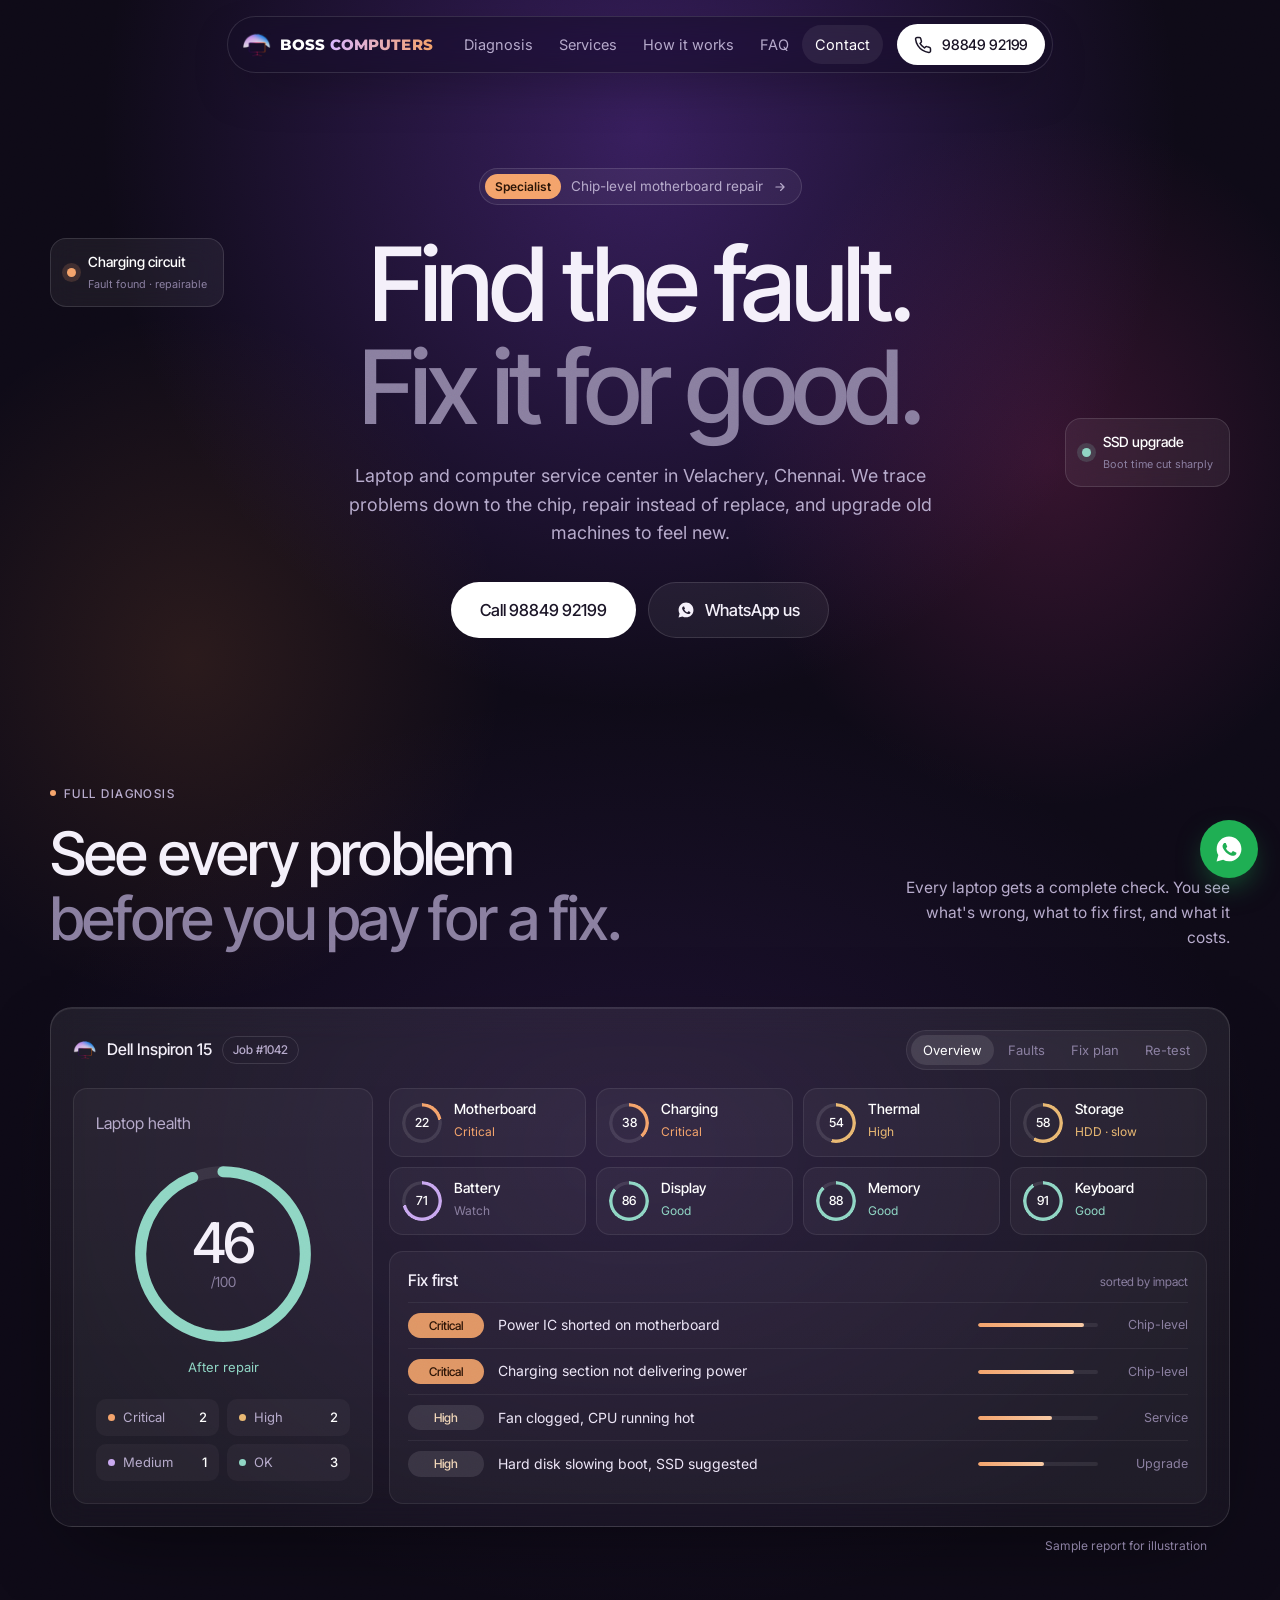
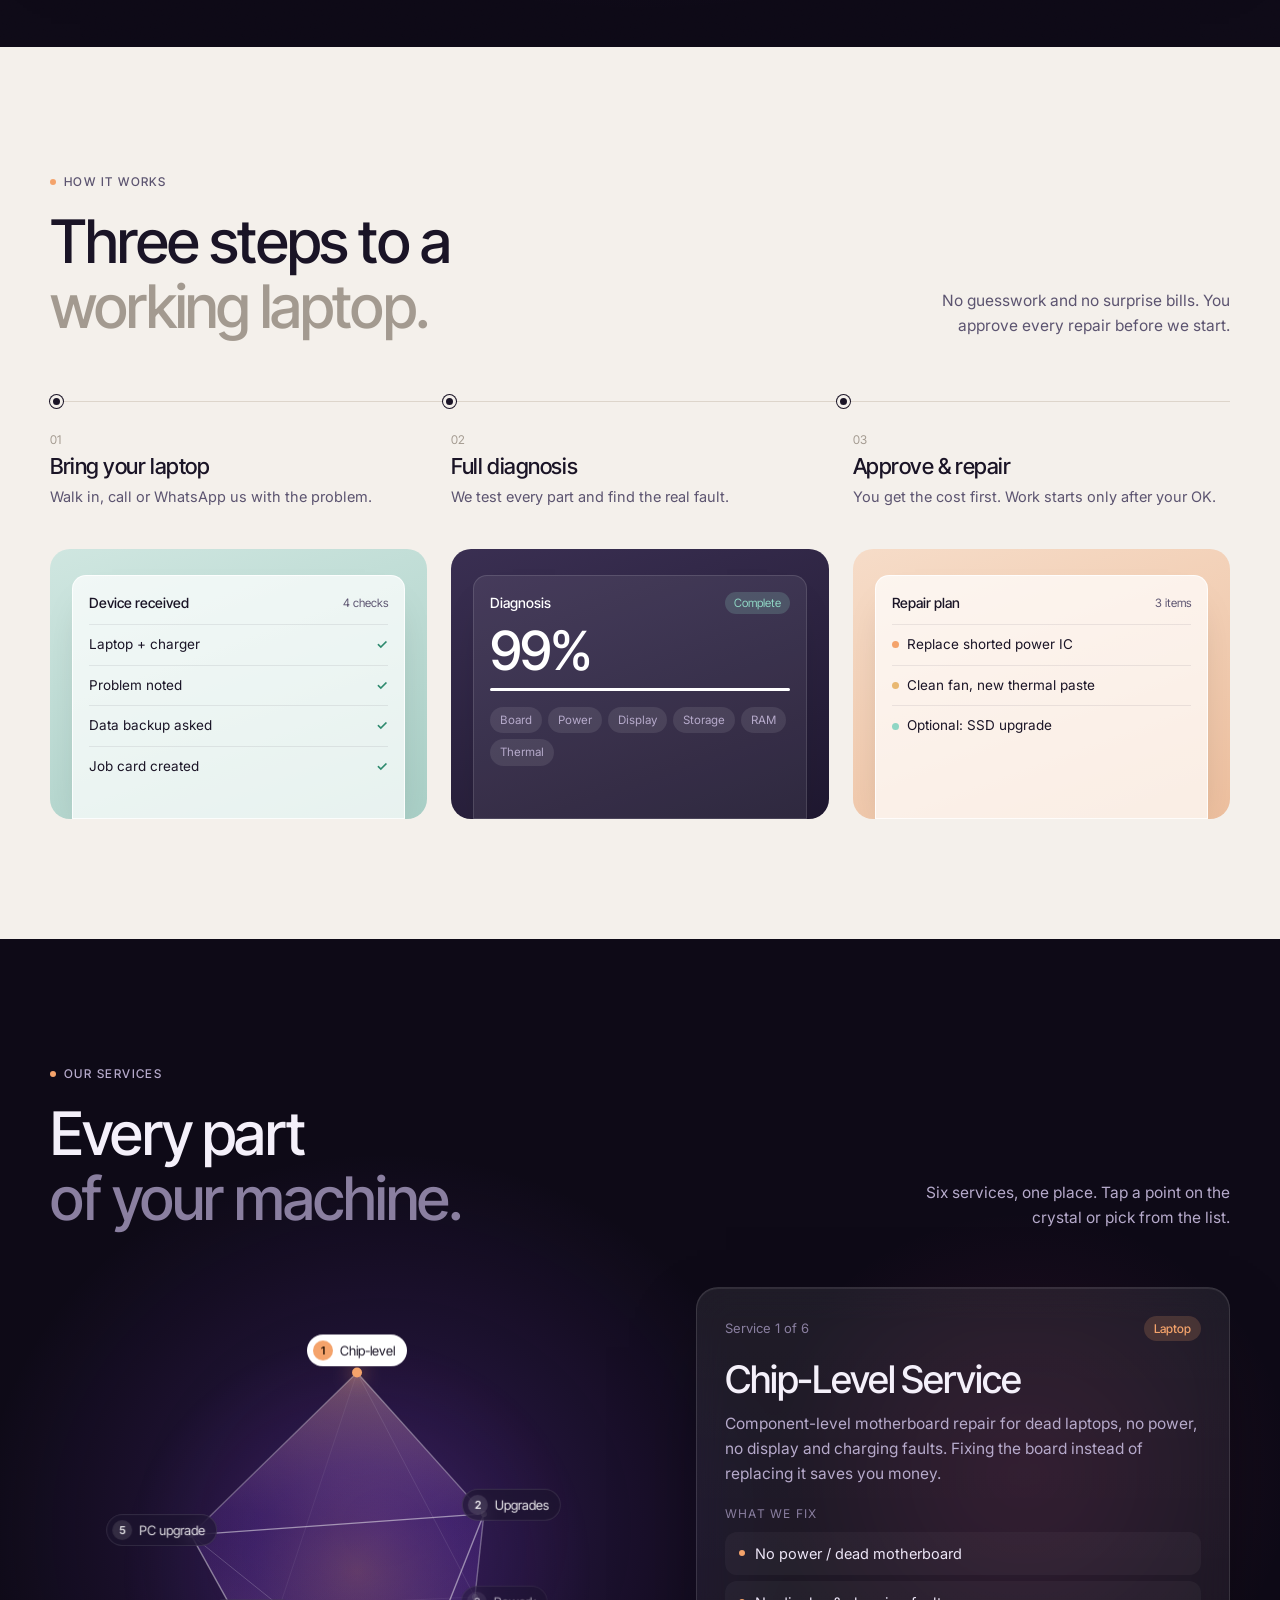
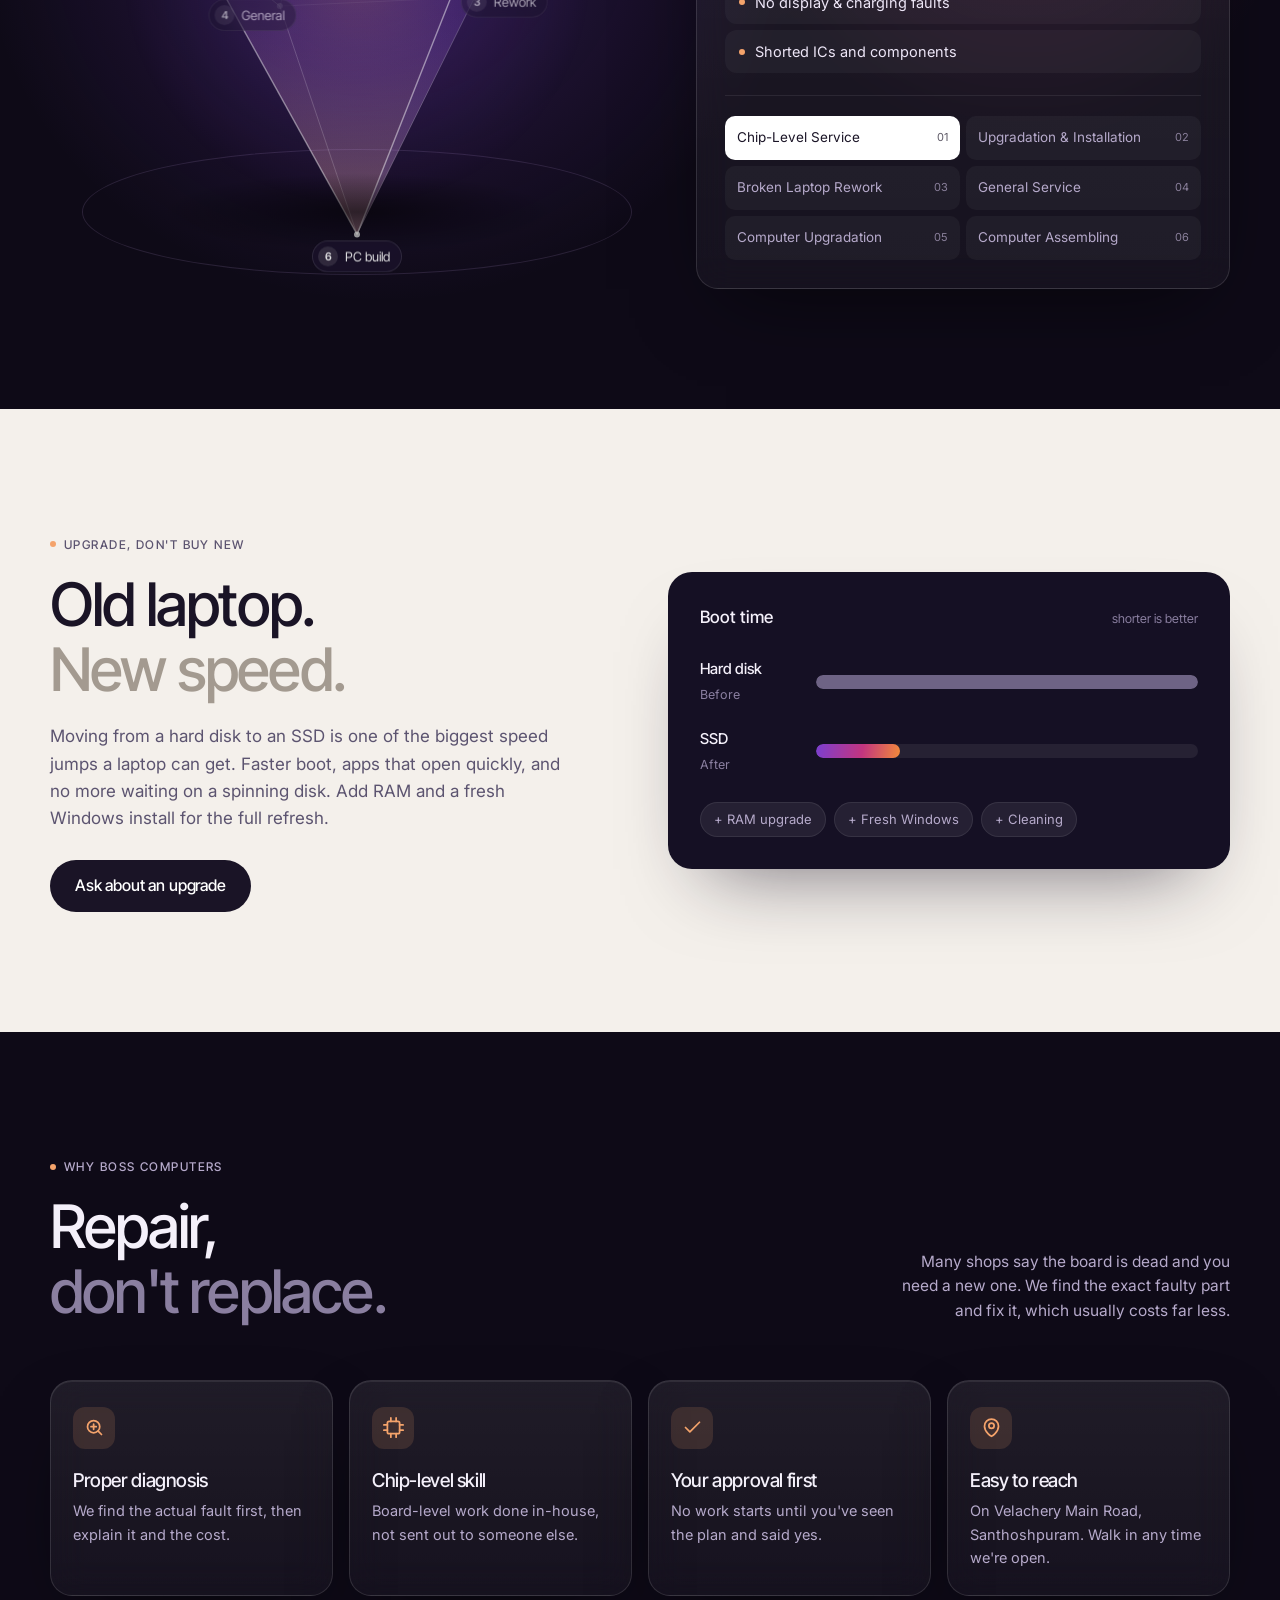
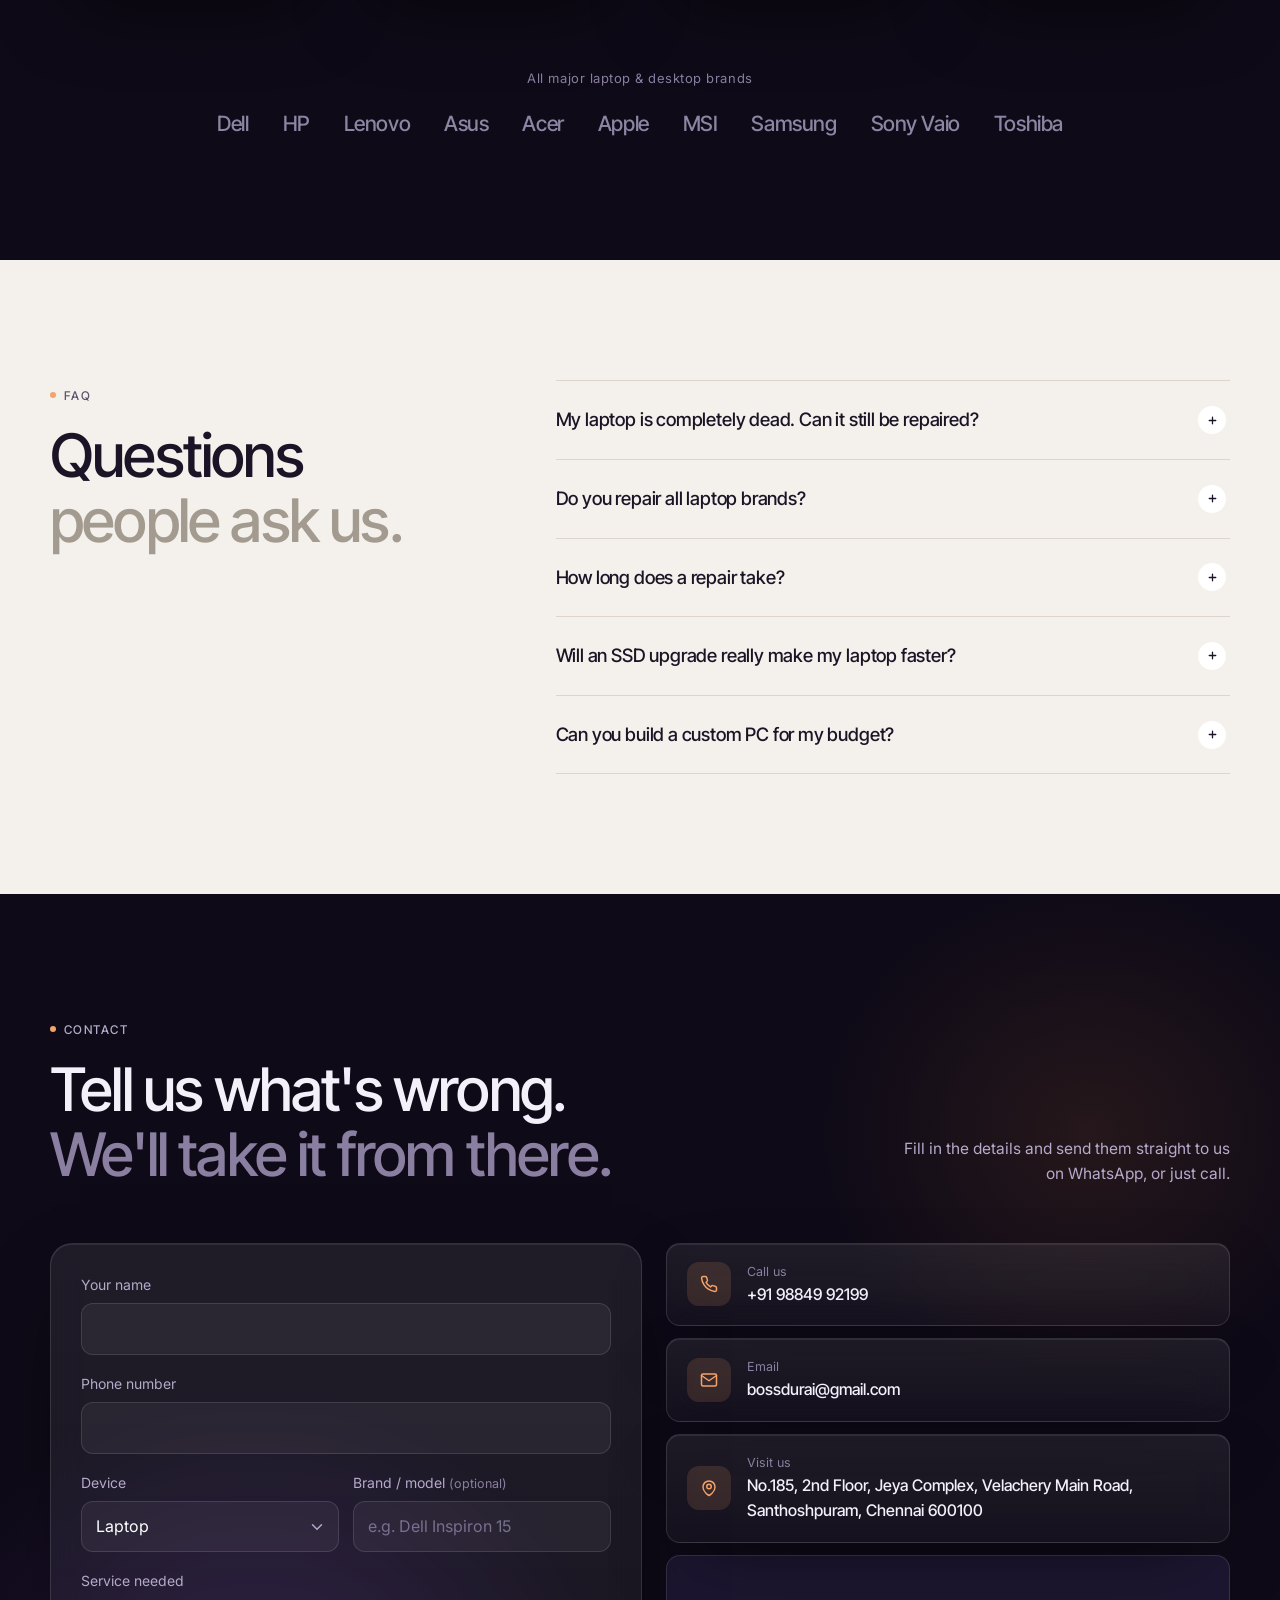
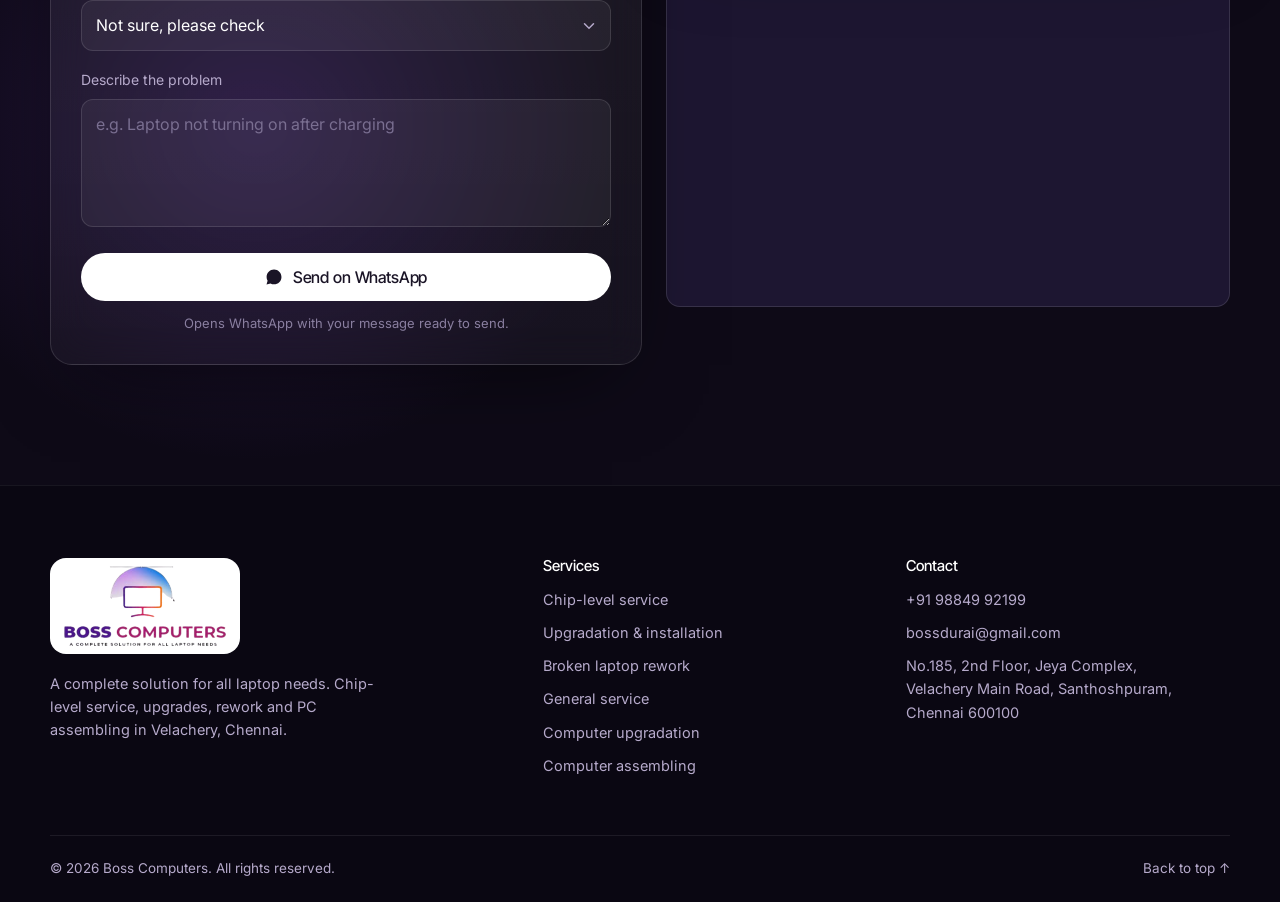
==== commit e0d17b32: "Boss Computers website v2 (dark glass design) Co-Authored-By: Claude Opus 5.5 <noreply@anthropic.com" ====
--- a/index.html
+++ b/index.html
@@ -6,7 +6,7 @@
   <title>Boss Computers | Laptop Chip-Level Service & Repair in Velachery, Chennai</title>
   <meta name="description" content="Boss Computers, Velachery, Chennai: chip-level laptop repair, broken laptop rework, SSD & RAM upgrades, OS installation, general service and custom PC assembling. Call 98849 92199.">
   <meta name="keywords" content="laptop service center Velachery, laptop repair Chennai, chip level laptop service, motherboard repair Chennai, laptop upgrade SSD RAM, PC assembling Chennai, Boss Computers">
-  <meta name="theme-color" content="#4A1890">
+  <meta name="theme-color" content="#0E0A17">
 
   <meta property="og:type" content="website">
   <meta property="og:title" content="Boss Computers | A Complete Solution for All Laptop Needs">
@@ -18,7 +18,7 @@
 
   <link rel="preconnect" href="https://fonts.googleapis.com">
   <link rel="preconnect" href="https://fonts.gstatic.com" crossorigin>
-  <link href="https://fonts.googleapis.com/css2?family=Montserrat:wght@800&family=Outfit:wght@400;500;600;700;800&family=Work+Sans:wght@400;500;600&display=swap" rel="stylesheet">
+  <link href="https://fonts.googleapis.com/css2?family=Inter+Tight:wght@400;500;600&family=Inter:wght@400;500;600&family=Montserrat:wght@800&display=swap" rel="stylesheet">
   <link rel="stylesheet" href="css/style.css">
 
   <script type="application/ld+json">
@@ -54,375 +54,292 @@
 <body>
   <a class="skip-link" href="#main">Skip to content</a>
 
-  <!-- ============ HEADER ============ -->
+  <!-- ============ FLOATING NAV ============ -->
   <header class="site-header" id="top">
-    <div class="container header-inner">
+    <div class="nav-pill">
       <a href="#top" class="brand" aria-label="Boss Computers home">
         <img src="assets/img/icon-512.png" alt="" width="512" height="512" class="brand-mark">
-        <span class="brand-word"><span class="bw-1">BOSS</span> <span class="bw-2">COMPUTERS</span><small>A complete solution for all laptop needs</small></span>
+        <span class="brand-word"><span class="bw-1">BOSS</span> <span class="bw-2">COMPUTERS</span></span>
       </a>
       <nav class="main-nav" id="main-nav" aria-label="Main">
+        <a href="#health">Diagnosis</a>
         <a href="#services">Services</a>
-        <a href="#why">Why Us</a>
-        <a href="#process">How It Works</a>
+        <a href="#process">How it works</a>
         <a href="#faq">FAQ</a>
         <a href="#contact">Contact</a>
       </nav>
-      <div class="header-cta">
-        <a href="tel:+919884992199" class="btn btn-primary btn-sm">
-          <svg class="ico" viewBox="0 0 24 24" aria-hidden="true"><path d="M22 16.9v3a2 2 0 0 1-2.2 2 19.8 19.8 0 0 1-8.6-3.1 19.5 19.5 0 0 1-6-6A19.8 19.8 0 0 1 2.1 4.2 2 2 0 0 1 4.1 2h3a2 2 0 0 1 2 1.7c.1 1 .4 1.9.7 2.8a2 2 0 0 1-.5 2.1L8 9.9a16 16 0 0 0 6 6l1.3-1.3a2 2 0 0 1 2.1-.4c.9.3 1.8.6 2.8.7a2 2 0 0 1 1.7 2z"/></svg>
-          <span>98849 92199</span>
-        </a>
-        <button class="nav-toggle" aria-expanded="false" aria-controls="main-nav" aria-label="Open menu">
-          <span></span><span></span><span></span>
-        </button>
-      </div>
+      <a href="tel:+919884992199" class="btn btn-white btn-sm nav-cta">
+        <svg class="ico" viewBox="0 0 24 24" aria-hidden="true"><path d="M22 16.9v3a2 2 0 0 1-2.2 2 19.8 19.8 0 0 1-8.6-3.1 19.5 19.5 0 0 1-6-6A19.8 19.8 0 0 1 2.1 4.2 2 2 0 0 1 4.1 2h3a2 2 0 0 1 2 1.7c.1 1 .4 1.9.7 2.8a2 2 0 0 1-.5 2.1L8 9.9a16 16 0 0 0 6 6l1.3-1.3a2 2 0 0 1 2.1-.4c.9.3 1.8.6 2.8.7a2 2 0 0 1 1.7 2z"/></svg>
+        <span>98849 92199</span>
+      </a>
+      <button class="nav-toggle" aria-expanded="false" aria-controls="main-nav" aria-label="Open menu">
+        <span></span><span></span><span></span>
+      </button>
     </div>
   </header>
 
   <main id="main">
 
     <!-- ============ HERO ============ -->
-    <section class="hero">
-      <div class="hero-bg" aria-hidden="true">
-        <div class="blob blob-1"></div>
-        <div class="blob blob-2"></div>
-        <div class="blob blob-3"></div>
-        <div class="grid-overlay"></div>
-      </div>
-
+    <section class="hero dark">
+      <div class="hero-glow" aria-hidden="true"></div>
       <div class="container hero-inner">
-        <div class="hero-copy">
-          <p class="eyebrow reveal"><span class="dot"></span> <span class="eb-long">Laptop &amp; Computer </span>Service Center · Velachery, Chennai</p>
-          <h1 class="reveal">Dead laptop? <span class="grad-text">We bring it back to life.</span></h1>
-          <p class="lead reveal">Chip-level motherboard repair, broken laptop rework, SSD &amp; RAM upgrades and custom PC builds, done in-house by technicians who fix the fault instead of just swapping parts.</p>
-          <div class="hero-actions reveal">
-            <a href="tel:+919884992199" class="btn btn-primary btn-lg">
-              <svg class="ico" viewBox="0 0 24 24" aria-hidden="true"><path d="M22 16.9v3a2 2 0 0 1-2.2 2 19.8 19.8 0 0 1-8.6-3.1 19.5 19.5 0 0 1-6-6A19.8 19.8 0 0 1 2.1 4.2 2 2 0 0 1 4.1 2h3a2 2 0 0 1 2 1.7c.1 1 .4 1.9.7 2.8a2 2 0 0 1-.5 2.1L8 9.9a16 16 0 0 0 6 6l1.3-1.3a2 2 0 0 1 2.1-.4c.9.3 1.8.6 2.8.7a2 2 0 0 1 1.7 2z"/></svg>
-              Call Now
-            </a>
-            <a href="https://wa.me/919884992199?text=Hi%20Boss%20Computers%2C%20I%20need%20help%20with%20my%20laptop." class="btn btn-whatsapp btn-lg" target="_blank" rel="noopener">
-              <svg class="ico ico-fill" viewBox="0 0 24 24" aria-hidden="true"><path d="M12.04 2C6.58 2 2.13 6.45 2.13 11.91c0 1.75.46 3.45 1.32 4.95L2.05 22l5.25-1.38a9.9 9.9 0 0 0 4.74 1.21c5.46 0 9.91-4.45 9.91-9.91S17.5 2 12.04 2zm5.8 14.08c-.24.68-1.42 1.3-1.95 1.35-.5.05-.97.23-3.27-.68-2.77-1.09-4.52-3.92-4.66-4.1-.13-.18-1.11-1.48-1.11-2.82s.7-2 .95-2.27c.25-.27.54-.34.72-.34l.52.01c.17 0 .39-.06.61.47.24.55.79 1.9.86 2.04.07.14.11.3.02.48-.09.18-.14.3-.27.46-.14.16-.29.36-.41.48-.14.14-.28.29-.12.56.16.27.71 1.17 1.52 1.9 1.05.93 1.93 1.22 2.2 1.36.27.14.43.11.59-.07.16-.18.68-.79.86-1.07.18-.27.36-.23.61-.14.25.09 1.59.75 1.86.89.27.14.45.2.52.32.07.11.07.66-.17 1.33z"/></svg>
-              WhatsApp Us
-            </a>
-          </div>
-          <ul class="hero-points reveal" role="list">
-            <li><svg class="ico" viewBox="0 0 24 24" aria-hidden="true"><path d="M20 6 9 17l-5-5"/></svg>All laptop brands</li>
-            <li><svg class="ico" viewBox="0 0 24 24" aria-hidden="true"><path d="M20 6 9 17l-5-5"/></svg>Chip-level experts</li>
-            <li><svg class="ico" viewBox="0 0 24 24" aria-hidden="true"><path d="M20 6 9 17l-5-5"/></svg>Walk in or WhatsApp</li>
-          </ul>
-        </div>
-
-        <!-- Hero illustration -->
-        <div class="hero-visual reveal" aria-hidden="true">
-          <svg class="laptop-art" viewBox="0 0 560 460" xmlns="http://www.w3.org/2000/svg">
-            <defs>
-              <linearGradient id="g-brand" x1="0" y1="0" x2="1" y2="0">
-                <stop offset="0" stop-color="#4A1890"/>
-                <stop offset=".55" stop-color="#A61C66"/>
-                <stop offset="1" stop-color="#F07A1E"/>
-              </linearGradient>
-              <linearGradient id="g-screen" x1="0" y1="0" x2="1" y2="1">
-                <stop offset="0" stop-color="#1B0B3A"/>
-                <stop offset="1" stop-color="#2A0F4F"/>
-              </linearGradient>
-              <linearGradient id="g-arc" x1="0" y1="0" x2="1" y2="0">
-                <stop offset="0" stop-color="#CDA2E8"/>
-                <stop offset="1" stop-color="#2E86E4"/>
-              </linearGradient>
-              <linearGradient id="g-body" x1="0" y1="0" x2="0" y2="1">
-                <stop offset="0" stop-color="#ECE6F5"/>
-                <stop offset="1" stop-color="#CFC4E2"/>
-              </linearGradient>
-            </defs>
-
-            <!-- circuit traces -->
-            <g class="traces" fill="none" stroke="url(#g-brand)" stroke-width="2" stroke-linecap="round" opacity=".55">
-              <path d="M20 120 H90 V60 H170"/>
-              <path d="M540 90 H470 V40 H400"/>
-              <path d="M10 330 H70 V380 H130"/>
-              <path d="M550 300 H490 V360 H430"/>
-              <circle cx="170" cy="60" r="5"/><circle cx="400" cy="40" r="5"/>
-              <circle cx="130" cy="380" r="5"/><circle cx="430" cy="360" r="5"/>
-            </g>
-
-            <!-- glow arc (from logo) -->
-            <path d="M110 250 A170 170 0 0 1 450 250" fill="none" stroke="url(#g-arc)" stroke-width="10" stroke-linecap="round" opacity=".35"/>
-
-            <!-- screen -->
-            <rect x="120" y="90" width="320" height="210" rx="14" fill="url(#g-brand)"/>
-            <rect x="128" y="98" width="304" height="194" rx="9" fill="url(#g-screen)"/>
-
-            <!-- screen UI: diagnostic -->
-            <g font-family="Outfit, sans-serif">
-              <text x="148" y="128" fill="#CDA2E8" font-size="12" font-weight="600" letter-spacing="1.5">SYSTEM DIAGNOSTIC</text>
-              <g class="diag-row" style="--d:0s">
-                <circle cx="154" cy="152" r="7" fill="#2BD37A"/>
-                <path d="M150.5 152 l2.5 2.5 l4.5 -5" stroke="#0B2A17" stroke-width="2" fill="none" stroke-linecap="round"/>
-                <text x="170" y="156" fill="#fff" font-size="13">Motherboard</text>
-                <text x="404" y="156" fill="#2BD37A" font-size="12" text-anchor="end">OK</text>
-              </g>
-              <g class="diag-row" style="--d:.6s">
-                <circle cx="154" cy="178" r="7" fill="#2BD37A"/>
-                <path d="M150.5 178 l2.5 2.5 l4.5 -5" stroke="#0B2A17" stroke-width="2" fill="none" stroke-linecap="round"/>
-                <text x="170" y="182" fill="#fff" font-size="13">Memory (RAM)</text>
-                <text x="404" y="182" fill="#2BD37A" font-size="12" text-anchor="end">OK</text>
-              </g>
-              <g class="diag-row" style="--d:1.2s">
-                <circle cx="154" cy="204" r="7" fill="#2BD37A"/>
-                <path d="M150.5 204 l2.5 2.5 l4.5 -5" stroke="#0B2A17" stroke-width="2" fill="none" stroke-linecap="round"/>
-                <text x="170" y="208" fill="#fff" font-size="13">Storage (SSD)</text>
-                <text x="404" y="208" fill="#2BD37A" font-size="12" text-anchor="end">OK</text>
-              </g>
-              <g class="diag-row" style="--d:1.8s">
-                <circle cx="154" cy="230" r="7" fill="#F07A1E"/>
-                <text x="151" y="234" fill="#2A0F00" font-size="11" font-weight="700">!</text>
-                <text x="170" y="234" fill="#fff" font-size="13">Thermal / Fan</text>
-                <text x="404" y="234" fill="#F7A25C" font-size="12" text-anchor="end">CLEANING</text>
-              </g>
-              <rect x="148" y="254" width="264" height="8" rx="4" fill="#3A1D66"/>
-              <rect class="diag-bar" x="148" y="254" width="264" height="8" rx="4" fill="url(#g-brand)"/>
-              <text x="148" y="280" fill="#B9A9D6" font-size="11">Repair in progress…</text>
-            </g>
-
-            <!-- base -->
-            <path d="M70 306 H490 L470 336 Q466 342 458 342 H102 Q94 342 90 336 Z" fill="url(#g-body)"/>
-            <rect x="240" y="306" width="80" height="8" rx="4" fill="#B3A6CC"/>
-
-            <!-- chip floating -->
-            <g class="float-a">
-              <rect x="430" y="150" width="78" height="78" rx="14" fill="#fff" stroke="#ECE6F5" stroke-width="2"/>
-              <rect x="449" y="169" width="40" height="40" rx="6" fill="url(#g-brand)"/>
-              <g stroke="#4A1890" stroke-width="3" stroke-linecap="round">
-                <path d="M457 160v9M469 160v9M481 160v9M457 209v9M469 209v9M481 209v9M440 177h9M440 189h9M440 201h9M489 177h9M489 189h9M489 201h9"/>
-              </g>
-            </g>
-            <!-- RAM stick floating -->
-            <g class="float-b">
-              <rect x="40" y="186" width="104" height="44" rx="10" fill="#fff" stroke="#ECE6F5" stroke-width="2"/>
-              <rect x="52" y="198" width="80" height="16" rx="3" fill="#2E86E4"/>
-              <g fill="#fff"><rect x="58" y="202" width="10" height="8" rx="1"/><rect x="74" y="202" width="10" height="8" rx="1"/><rect x="90" y="202" width="10" height="8" rx="1"/><rect x="106" y="202" width="10" height="8" rx="1"/></g>
-              <g fill="#F2C14E"><rect x="54" y="218" width="4" height="6"/><rect x="62" y="218" width="4" height="6"/><rect x="70" y="218" width="4" height="6"/><rect x="78" y="218" width="4" height="6"/><rect x="94" y="218" width="4" height="6"/><rect x="102" y="218" width="4" height="6"/><rect x="110" y="218" width="4" height="6"/><rect x="118" y="218" width="4" height="6"/><rect x="126" y="218" width="4" height="6"/></g>
-            </g>
-            <!-- wrench floating -->
-            <g class="float-c">
-              <circle cx="400" cy="390" r="34" fill="#fff" stroke="#ECE6F5" stroke-width="2"/>
-              <path d="M410 376a10 10 0 0 0-13 12l-12 12a3.5 3.5 0 0 0 5 5l12-12a10 10 0 0 0 12-13l-6 6-5-1-1-5z" fill="none" stroke="#A61C66" stroke-width="3" stroke-linejoin="round"/>
-            </g>
-          </svg>
-
-          <div class="float-card card-1">
-            <span class="fc-ico"><svg class="ico" viewBox="0 0 24 24"><rect x="5" y="5" width="14" height="14" rx="2"/><path d="M9 1v4M15 1v4M9 19v4M15 19v4M1 9h4M1 15h4M19 9h4M19 15h4"/></svg></span>
-            <span><strong>Chip-level</strong><small>Motherboard repair</small></span>
-          </div>
-          <div class="float-card card-2">
-            <span class="fc-ico fc-blue"><svg class="ico" viewBox="0 0 24 24"><path d="M13 2 3 14h9l-1 8 10-12h-9z"/></svg></span>
-            <span><strong>SSD upgrade</strong><small>Old laptop, new speed</small></span>
-          </div>
-        </div>
-      </div>
-    </section>
-
-    <!-- ============ PROBLEM MARQUEE ============ -->
-    <section class="marquee" aria-label="Common laptop problems we fix">
-      <div class="marquee-track">
-        <ul role="list">
-          <li>Not turning on</li><li>No display</li><li>Charging issue</li><li>Slow performance</li><li>Broken hinge</li><li>Cracked body</li><li>Overheating</li><li>Keyboard not working</li><li>Liquid damage</li><li>Windows not booting</li>
-        </ul>
-        <ul role="list" aria-hidden="true">
-          <li>Not turning on</li><li>No display</li><li>Charging issue</li><li>Slow performance</li><li>Broken hinge</li><li>Cracked body</li><li>Overheating</li><li>Keyboard not working</li><li>Liquid damage</li><li>Windows not booting</li>
-        </ul>
-      </div>
-    </section>
-
-    <!-- ============ SERVICES ============ -->
-    <section class="section" id="services">
+        <a href="#services" class="badge-pill reveal">
+          <span class="badge-new">Specialist</span>
+          Chip-level motherboard repair
+          <svg class="ico" viewBox="0 0 24 24" aria-hidden="true"><path d="M5 12h14M13 6l6 6-6 6"/></svg>
+        </a>
+        <h1 class="reveal">Find the fault.<br><span class="muted-line">Fix it for good.</span></h1>
+        <p class="lead reveal">Laptop and computer service center in Velachery, Chennai. We trace problems down to the chip, repair instead of replace, and upgrade old machines to feel new.</p>
+        <div class="hero-actions reveal">
+          <a href="tel:+919884992199" class="btn btn-white btn-lg">Call 98849 92199</a>
+          <a href="https://wa.me/919884992199?text=Hi%20Boss%20Computers%2C%20I%20need%20help%20with%20my%20laptop." class="btn btn-ghost btn-lg" target="_blank" rel="noopener">
+            <svg class="ico ico-fill" viewBox="0 0 24 24" aria-hidden="true"><path d="M12.04 2C6.58 2 2.13 6.45 2.13 11.91c0 1.75.46 3.45 1.32 4.95L2.05 22l5.25-1.38a9.9 9.9 0 0 0 4.74 1.21c5.46 0 9.91-4.45 9.91-9.91S17.5 2 12.04 2zm5.8 14.08c-.24.68-1.42 1.3-1.95 1.35-.5.05-.97.23-3.27-.68-2.77-1.09-4.52-3.92-4.66-4.1-.13-.18-1.11-1.48-1.11-2.82s.7-2 .95-2.27c.25-.27.54-.34.72-.34l.52.01c.17 0 .39-.06.61.47.24.55.79 1.9.86 2.04.07.14.11.3.02.48-.09.18-.14.3-.27.46-.14.16-.29.36-.41.48-.14.14-.28.29-.12.56.16.27.71 1.17 1.52 1.9 1.05.93 1.93 1.22 2.2 1.36.27.14.43.11.59-.07.16-.18.68-.79.86-1.07.18-.27.36-.23.61-.14.25.09 1.59.75 1.86.89.27.14.45.2.52.32.07.11.07.66-.17 1.33z"/></svg>
+            WhatsApp us
+          </a>
+        </div>
+
+        <!-- floating glass chips -->
+        <div class="hero-chip chip-a" aria-hidden="true">
+          <span class="dot dot-peach"></span>
+          <span><strong>Charging circuit</strong><small>Fault found · repairable</small></span>
+        </div>
+        <div class="hero-chip chip-b" aria-hidden="true">
+          <span class="dot dot-mint"></span>
+          <span><strong>SSD upgrade</strong><small>Boot time cut sharply</small></span>
+        </div>
+      </div>
+
+      <!-- ============ HEALTH DASHBOARD ============ -->
+      <div class="container" id="health">
+        <div class="section-intro reveal">
+          <p class="kicker"><span></span>Full diagnosis</p>
+          <div class="intro-row">
+            <h2>See every problem<br><span class="muted-line">before you pay for a fix.</span></h2>
+            <p class="intro-side">Every laptop gets a complete check. You see what's wrong, what to fix first, and what it costs.</p>
+          </div>
+        </div>
+
+        <div class="dash glass reveal" role="img" aria-label="Sample laptop health report showing component scores and a prioritised fix list">
+          <div class="dash-top">
+            <div class="dash-title">
+              <img src="assets/img/icon-512.png" alt="" width="24" height="24">
+              <span>Dell Inspiron 15</span>
+              <span class="tag tag-soft">Job #1042</span>
+            </div>
+            <div class="dash-tabs" aria-hidden="true">
+              <span class="on">Overview</span><span>Faults</span><span>Fix plan</span><span>Re-test</span>
+            </div>
+          </div>
+
+          <div class="dash-body">
+            <div class="dash-score glass-inner">
+              <p class="dash-label">Laptop health</p>
+              <div class="ring-big" style="--p:46">
+                <svg viewBox="0 0 120 120" aria-hidden="true">
+                  <circle cx="60" cy="60" r="52" class="ring-track"/>
+                  <circle cx="60" cy="60" r="52" class="ring-val" pathLength="100"/>
+                </svg>
+                <div class="ring-num"><span class="count" data-from="46" data-to="94">46</span><small>/100</small></div>
+              </div>
+              <p class="ring-caption"><span class="before">Before repair</span><span class="after">After repair</span></p>
+              <div class="sev-grid">
+                <span><i class="sv sv-crit"></i>Critical <b>2</b></span>
+                <span><i class="sv sv-high"></i>High <b>2</b></span>
+                <span><i class="sv sv-med"></i>Medium <b>1</b></span>
+                <span><i class="sv sv-ok"></i>OK <b>3</b></span>
+              </div>
+            </div>
+
+            <div class="dash-right">
+              <div class="comp-grid">
+                <div class="comp glass-inner"><span class="mini" style="--p:22;--c:var(--peach)"><b>22</b></span><span><strong>Motherboard</strong><small class="t-crit">Critical</small></span></div>
+                <div class="comp glass-inner"><span class="mini" style="--p:38;--c:var(--peach)"><b>38</b></span><span><strong>Charging</strong><small class="t-crit">Critical</small></span></div>
+                <div class="comp glass-inner"><span class="mini" style="--p:54;--c:var(--amber)"><b>54</b></span><span><strong>Thermal</strong><small class="t-high">High</small></span></div>
+                <div class="comp glass-inner"><span class="mini" style="--p:58;--c:var(--amber)"><b>58</b></span><span><strong>Storage</strong><small class="t-high">HDD · slow</small></span></div>
+                <div class="comp glass-inner"><span class="mini" style="--p:71;--c:var(--lav)"><b>71</b></span><span><strong>Battery</strong><small>Watch</small></span></div>
+                <div class="comp glass-inner"><span class="mini" style="--p:86;--c:var(--mint)"><b>86</b></span><span><strong>Display</strong><small class="t-ok">Good</small></span></div>
+                <div class="comp glass-inner"><span class="mini" style="--p:88;--c:var(--mint)"><b>88</b></span><span><strong>Memory</strong><small class="t-ok">Good</small></span></div>
+                <div class="comp glass-inner"><span class="mini" style="--p:91;--c:var(--mint)"><b>91</b></span><span><strong>Keyboard</strong><small class="t-ok">Good</small></span></div>
+              </div>
+
+              <div class="fix-list glass-inner">
+                <div class="fix-head"><span>Fix first</span><small>sorted by impact</small></div>
+                <div class="fix-row"><span class="tag tag-crit">Critical</span><span class="fix-txt">Power IC shorted on motherboard</span><span class="fix-bar"><i style="--w:88%"></i></span><small>Chip-level</small></div>
+                <div class="fix-row"><span class="tag tag-crit">Critical</span><span class="fix-txt">Charging section not delivering power</span><span class="fix-bar"><i style="--w:80%"></i></span><small>Chip-level</small></div>
+                <div class="fix-row"><span class="tag tag-high">High</span><span class="fix-txt">Fan clogged, CPU running hot</span><span class="fix-bar"><i style="--w:62%"></i></span><small>Service</small></div>
+                <div class="fix-row"><span class="tag tag-high">High</span><span class="fix-txt">Hard disk slowing boot, SSD suggested</span><span class="fix-bar"><i style="--w:55%"></i></span><small>Upgrade</small></div>
+              </div>
+            </div>
+          </div>
+          <p class="dash-note">Sample report for illustration</p>
+        </div>
+      </div>
+    </section>
+
+    <!-- ============ PROCESS (cream) ============ -->
+    <section class="section cream" id="process">
       <div class="container">
-        <div class="section-head reveal">
-          <p class="kicker">Our Services</p>
-          <h2>A complete solution for <span class="grad-text">all laptop needs</span></h2>
-          <p class="section-sub">From a quick clean-up to bringing a dead motherboard back, plus desktop upgrades and custom builds.</p>
-        </div>
-
-        <div class="svc-group">
-          <h3 class="svc-group-title reveal">
-            <svg class="ico" viewBox="0 0 24 24" aria-hidden="true"><rect x="3" y="4" width="18" height="12" rx="2"/><path d="M1 20h22"/></svg>
-            Laptop Services
-          </h3>
-          <div class="svc-grid">
-            <article class="svc-card reveal">
-              <div class="svc-ico"><svg viewBox="0 0 48 48" aria-hidden="true"><rect x="12" y="12" width="24" height="24" rx="4"/><rect x="19" y="19" width="10" height="10" rx="2" class="fill"/><path d="M18 6v6M24 6v6M30 6v6M18 36v6M24 36v6M30 36v6M6 18h6M6 24h6M6 30h6M36 18h6M36 24h6M36 30h6"/></svg></div>
-              <span class="svc-tag">Specialist</span>
-              <h4>Chip-Level Service</h4>
-              <p>Component-level motherboard repair for dead laptops, no power, no display and charging faults. Fixing the board instead of replacing it saves you money.</p>
-              <ul role="list"><li>No power / dead board</li><li>Display &amp; charging circuits</li><li>Shorted ICs &amp; components</li></ul>
-            </article>
-
-            <article class="svc-card reveal">
-              <div class="svc-ico"><svg viewBox="0 0 48 48" aria-hidden="true"><rect x="6" y="14" width="36" height="16" rx="3"/><path d="M12 30v6M18 30v6M24 30v6M30 30v6M36 30v6"/><rect x="11" y="19" width="6" height="6" rx="1" class="fill"/><rect x="21" y="19" width="6" height="6" rx="1" class="fill"/><rect x="31" y="19" width="6" height="6" rx="1" class="fill"/><path d="M24 4v6M20 8l4-4 4 4"/></svg></div>
-              <h4>Upgradation &amp; Installation</h4>
-              <p>Give your laptop a second life. SSD and RAM upgrades, Windows installation, drivers and software set up properly.</p>
-              <ul role="list"><li>SSD &amp; RAM upgrades</li><li>Windows / OS installation</li><li>Drivers &amp; software setup</li></ul>
-            </article>
-
-            <article class="svc-card reveal">
-              <div class="svc-ico"><svg viewBox="0 0 48 48" aria-hidden="true"><path d="M8 10h32v22H8z"/><path d="M4 38h40"/><path d="M20 10l4 8-5 5 6 9" class="accent"/><path d="M34 26l6 6M38 24a4 4 0 0 1-5 5"/></svg></div>
-              <h4>Broken Laptop Rework</h4>
-              <p>Dropped, cracked or damaged? We rework broken bodies, hinges and panels and replace screens and keyboards.</p>
-              <ul role="list"><li>Body &amp; hinge rework</li><li>Screen replacement</li><li>Keyboard &amp; panel repair</li></ul>
-            </article>
-
-            <article class="svc-card reveal">
-              <div class="svc-ico"><svg viewBox="0 0 48 48" aria-hidden="true"><circle cx="24" cy="24" r="16"/><circle cx="24" cy="24" r="3" class="fill"/><path d="M24 21c0-6 3-9 7-9-1 4-3 7-7 9zM27 24c6 0 9 3 9 7-4-1-7-3-9-7zM24 27c0 6-3 9-7 9 1-4 3-7 7-9zM21 24c-6 0-9-3-9-7 4 1 7 3 9 7z"/></svg></div>
-              <h4>General Service</h4>
-              <p>Routine care that keeps your laptop cool and quick: internal cleaning, fan service, thermal paste and a full health check.</p>
-              <ul role="list"><li>Cleaning &amp; fan service</li><li>Thermal paste for overheating</li><li>Battery &amp; adapter check</li></ul>
-            </article>
-          </div>
-        </div>
-
-        <div class="svc-group">
-          <h3 class="svc-group-title reveal">
-            <svg class="ico" viewBox="0 0 24 24" aria-hidden="true"><rect x="2" y="3" width="20" height="13" rx="2"/><path d="M8 21h8M12 16v5"/></svg>
-            Computer Services
-          </h3>
-          <div class="svc-grid svc-grid-2">
-            <article class="svc-card svc-wide reveal">
-              <div class="svc-ico"><svg viewBox="0 0 48 48" aria-hidden="true"><rect x="6" y="8" width="36" height="24" rx="3"/><path d="M16 40h16M24 32v8"/><path d="M18 24l6-8 6 8" class="accent"/><path d="M24 16v12" class="accent"/></svg></div>
-              <div>
-                <h4>Computer Upgradation</h4>
-                <p>Make your desktop faster without buying a new one. RAM, SSD, graphics card and power supply upgrades, matched to your system.</p>
-                <ul role="list" class="inline-list"><li>RAM</li><li>SSD / NVMe</li><li>Graphics card</li><li>Power supply</li></ul>
-              </div>
-            </article>
-            <article class="svc-card svc-wide reveal">
-              <div class="svc-ico"><svg viewBox="0 0 48 48" aria-hidden="true"><rect x="14" y="4" width="20" height="40" rx="3"/><circle cx="24" cy="32" r="5"/><circle cx="24" cy="32" r="1.5" class="fill"/><path d="M19 11h10M19 16h10"/></svg></div>
-              <div>
-                <h4>Computer Assembling</h4>
-                <p>Custom PCs built for your work and budget, for office, gaming, editing or study. Parts chosen with you, assembled and tested before handover.</p>
-                <ul role="list" class="inline-list"><li>Office PCs</li><li>Gaming builds</li><li>Editing workstations</li></ul>
-              </div>
-            </article>
-          </div>
-        </div>
-      </div>
-    </section>
-
-    <!-- ============ WHY US ============ -->
-    <section class="section section-tint" id="why">
-      <div class="container why-grid">
-        <div class="why-copy reveal">
-          <p class="kicker">Why Boss Computers</p>
-          <h2>Repair, don't replace.</h2>
-          <p class="section-sub">Many shops will tell you the motherboard is gone and you need a new one. Chip-level repair means we find the exact faulty component and fix it, which usually costs far less than a replacement.</p>
-          <a href="#contact" class="btn btn-outline">Get your laptop checked</a>
-        </div>
-        <div class="why-cards">
-          <div class="why-card reveal">
-            <div class="why-ico"><svg class="ico" viewBox="0 0 24 24" aria-hidden="true"><circle cx="11" cy="11" r="7"/><path d="m20 20-3.5-3.5M11 8v6M8 11h6"/></svg></div>
-            <h4>Proper diagnosis</h4>
-            <p>We find the actual fault first, then tell you what's wrong and what it will cost.</p>
-          </div>
-          <div class="why-card reveal">
-            <div class="why-ico"><svg class="ico" viewBox="0 0 24 24" aria-hidden="true"><rect x="5" y="5" width="14" height="14" rx="2"/><path d="M9 1v4M15 1v4M9 19v4M15 19v4M1 9h4M1 15h4M19 9h4M19 15h4"/></svg></div>
-            <h4>Chip-level skill</h4>
-            <p>Board-level work done in-house, not sent out to someone else.</p>
-          </div>
-          <div class="why-card reveal">
-            <div class="why-ico"><svg class="ico" viewBox="0 0 24 24" aria-hidden="true"><rect x="3" y="4" width="18" height="12" rx="2"/><path d="M1 20h22"/></svg></div>
-            <h4>All brands</h4>
-            <p>Dell, HP, Lenovo, Asus, Acer, Apple and more, laptops and desktops.</p>
-          </div>
-          <div class="why-card reveal">
-            <div class="why-ico"><svg class="ico" viewBox="0 0 24 24" aria-hidden="true"><path d="M12 22s8-4.5 8-11.5A8 8 0 0 0 4 10.5C4 17.5 12 22 12 22z"/><circle cx="12" cy="10" r="3"/></svg></div>
-            <h4>Easy to reach</h4>
-            <p>On Velachery Main Road, Santhoshpuram. Walk in, call or WhatsApp.</p>
-          </div>
-        </div>
-      </div>
-    </section>
-
-    <!-- ============ UPGRADE SHOWCASE ============ -->
-    <section class="section upgrade" aria-labelledby="upgrade-title">
-      <div class="container upgrade-grid">
-        <div class="upgrade-copy reveal">
-          <p class="kicker kicker-light">Upgrade, don't buy new</p>
-          <h2 id="upgrade-title">Your old laptop can feel new again.</h2>
-          <p>Switching from a hard disk to an SSD is one of the biggest speed jumps a laptop can get. Faster boot, apps that open in a snap, and no more waiting on a spinning disk.</p>
-          <a href="https://wa.me/919884992199?text=Hi%2C%20I%20want%20to%20upgrade%20my%20laptop%20(SSD%2FRAM).%20My%20laptop%20model%20is%3A%20" class="btn btn-light" target="_blank" rel="noopener">Ask about an upgrade</a>
-        </div>
-        <div class="speed-card reveal" role="img" aria-label="Illustration: an SSD boots much faster than a hard disk">
-          <div class="speed-head">
-            <span>Boot time</span>
-            <span class="speed-legend">shorter is better</span>
-          </div>
-          <div class="speed-row">
-            <div class="speed-label"><strong>Hard disk (HDD)</strong><small>Before</small></div>
-            <div class="speed-track"><div class="speed-bar bar-hdd"></div></div>
-          </div>
-          <div class="speed-row">
-            <div class="speed-label"><strong>SSD upgrade</strong><small>After</small></div>
-            <div class="speed-track"><div class="speed-bar bar-ssd"></div></div>
-          </div>
-          <div class="speed-chips">
-            <span>+ RAM upgrade</span><span>+ Fresh Windows</span><span>+ Cleaning</span>
-          </div>
-        </div>
-      </div>
-    </section>
-
-    <!-- ============ PROCESS ============ -->
-    <section class="section" id="process">
-      <div class="container">
-        <div class="section-head reveal">
-          <p class="kicker">How It Works</p>
-          <h2>Four simple steps to a <span class="grad-text">working laptop</span></h2>
-        </div>
+        <div class="section-intro reveal">
+          <p class="kicker kicker-dark"><span></span>How it works</p>
+          <div class="intro-row">
+            <h2>Three steps to a<br><span class="muted-line">working laptop.</span></h2>
+            <p class="intro-side">No guesswork and no surprise bills. You approve every repair before we start.</p>
+          </div>
+        </div>
+
+        <div class="timeline" aria-hidden="true"><i></i><i></i><i></i></div>
         <ol class="steps" role="list">
           <li class="step reveal">
-            <span class="step-num">01</span>
-            <div class="step-ico"><svg class="ico" viewBox="0 0 24 24" aria-hidden="true"><path d="M21 15a2 2 0 0 1-2 2H7l-4 4V5a2 2 0 0 1 2-2h14a2 2 0 0 1 2 2z"/></svg></div>
-            <h4>Reach out</h4>
-            <p>Call, WhatsApp or walk in and tell us what's wrong.</p>
+            <p class="step-num">01</p>
+            <h3>Bring your laptop</h3>
+            <p class="step-sub">Walk in, call or WhatsApp us with the problem.</p>
+            <div class="step-card sc-mint">
+              <div class="sc-inner">
+                <div class="sc-head"><span>Device received</span><small>4 checks</small></div>
+                <ul role="list" class="checklist">
+                  <li>Laptop + charger<span>✓</span></li>
+                  <li>Problem noted<span>✓</span></li>
+                  <li>Data backup asked<span>✓</span></li>
+                  <li>Job card created<span>✓</span></li>
+                </ul>
+              </div>
+            </div>
           </li>
           <li class="step reveal">
-            <span class="step-num">02</span>
-            <div class="step-ico"><svg class="ico" viewBox="0 0 24 24" aria-hidden="true"><circle cx="11" cy="11" r="7"/><path d="m20 20-3.5-3.5"/></svg></div>
-            <h4>Diagnosis &amp; quote</h4>
-            <p>We check the laptop and explain the fault and the cost.</p>
+            <p class="step-num">02</p>
+            <h3>Full diagnosis</h3>
+            <p class="step-sub">We test every part and find the real fault.</p>
+            <div class="step-card sc-dark">
+              <div class="sc-inner dark-inner">
+                <div class="sc-head"><span>Diagnosis</span><small class="pill-done">Complete</small></div>
+                <p class="sc-big"><span class="count" data-from="0" data-to="100">100</span>%</p>
+                <div class="sc-progress"><i></i></div>
+                <div class="sc-chips"><span>Board</span><span>Power</span><span>Display</span><span>Storage</span><span>RAM</span><span>Thermal</span></div>
+              </div>
+            </div>
           </li>
           <li class="step reveal">
-            <span class="step-num">03</span>
-            <div class="step-ico"><svg class="ico" viewBox="0 0 24 24" aria-hidden="true"><path d="M14.7 6.3a4 4 0 0 0-5.4 5.4L3 18l3 3 6.3-6.3a4 4 0 0 0 5.4-5.4l-2.5 2.5-2.5-.5-.5-2.5z"/></svg></div>
-            <h4>Repair</h4>
-            <p>Only after your approval, our technicians start the work.</p>
-          </li>
-          <li class="step reveal">
-            <span class="step-num">04</span>
-            <div class="step-ico"><svg class="ico" viewBox="0 0 24 24" aria-hidden="true"><path d="M20 6 9 17l-5-5"/></svg></div>
-            <h4>Test &amp; collect</h4>
-            <p>Fully tested, then handed back to you ready to use.</p>
+            <p class="step-num">03</p>
+            <h3>Approve &amp; repair</h3>
+            <p class="step-sub">You get the cost first. Work starts only after your OK.</p>
+            <div class="step-card sc-peach">
+              <div class="sc-inner">
+                <div class="sc-head"><span>Repair plan</span><small>3 items</small></div>
+                <ul role="list" class="plan">
+                  <li><i class="sv sv-crit"></i>Replace shorted power IC</li>
+                  <li><i class="sv sv-high"></i>Clean fan, new thermal paste</li>
+                  <li><i class="sv sv-ok"></i>Optional: SSD upgrade</li>
+                </ul>
+              </div>
+            </div>
           </li>
         </ol>
       </div>
     </section>
 
-    <!-- ============ BRANDS ============ -->
-    <section class="brands" aria-labelledby="brands-title">
+    <!-- ============ SERVICES – 3D crystal ============ -->
+    <section class="section dark services" id="services">
+      <div class="services-glow" aria-hidden="true"></div>
       <div class="container">
-        <p id="brands-title" class="brands-title">We service all major laptop &amp; desktop brands</p>
-        <ul class="brand-list" role="list">
-          <li>Dell</li><li>HP</li><li>Lenovo</li><li>Asus</li><li>Acer</li><li>Apple MacBook</li><li>MSI</li><li>Samsung</li><li>Sony Vaio</li><li>Toshiba</li>
-        </ul>
-      </div>
-    </section>
-
-    <!-- ============ FAQ ============ -->
-    <section class="section section-tint" id="faq">
-      <div class="container faq-wrap">
-        <div class="section-head reveal">
-          <p class="kicker">FAQ</p>
-          <h2>Questions people ask us</h2>
+        <div class="section-intro reveal">
+          <p class="kicker"><span></span>Our services</p>
+          <div class="intro-row">
+            <h2>Every part<br><span class="muted-line">of your machine.</span></h2>
+            <p class="intro-side">Six services, one place. Tap a point on the crystal or pick from the list.</p>
+          </div>
+        </div>
+
+        <div class="svc-stage">
+          <div class="crystal-wrap reveal">
+            <canvas id="crystal" aria-hidden="true"></canvas>
+            <div class="crystal-labels" id="crystal-labels"></div>
+            <div class="crystal-floor" aria-hidden="true"></div>
+          </div>
+
+          <div class="svc-panel glass reveal" aria-live="polite">
+            <div class="svc-panel-top">
+              <small id="svc-count">Service 1 of 6</small>
+              <span class="tag" id="svc-type">Laptop</span>
+            </div>
+            <h3 id="svc-title">Chip-Level Service</h3>
+            <p id="svc-desc">Component-level motherboard repair for dead laptops, no power, no display and charging faults. Fixing the board instead of replacing it saves you money.</p>
+            <p class="svc-sub">What we fix</p>
+            <ul role="list" class="svc-points" id="svc-points"></ul>
+            <div class="svc-list" role="tablist" aria-label="Services" id="svc-list"></div>
+          </div>
+        </div>
+      </div>
+    </section>
+
+    <!-- ============ UPGRADE (cream) ============ -->
+    <section class="section cream" aria-labelledby="upgrade-title">
+      <div class="container upgrade-grid">
+        <div class="reveal">
+          <p class="kicker kicker-dark"><span></span>Upgrade, don't buy new</p>
+          <h2 id="upgrade-title">Old laptop.<br><span class="muted-line">New speed.</span></h2>
+          <p class="body-dark">Moving from a hard disk to an SSD is one of the biggest speed jumps a laptop can get. Faster boot, apps that open quickly, and no more waiting on a spinning disk. Add RAM and a fresh Windows install for the full refresh.</p>
+          <a href="https://wa.me/919884992199?text=Hi%2C%20I%20want%20to%20upgrade%20my%20laptop%20(SSD%2FRAM).%20My%20laptop%20model%20is%3A%20" class="btn btn-dark" target="_blank" rel="noopener">Ask about an upgrade</a>
+        </div>
+        <div class="speed-card reveal" role="img" aria-label="Illustration: an SSD boots much faster than a hard disk">
+          <div class="speed-head"><span>Boot time</span><small>shorter is better</small></div>
+          <div class="speed-row">
+            <div class="speed-label"><strong>Hard disk</strong><small>Before</small></div>
+            <div class="speed-track"><div class="speed-bar bar-hdd"></div></div>
+          </div>
+          <div class="speed-row">
+            <div class="speed-label"><strong>SSD</strong><small>After</small></div>
+            <div class="speed-track"><div class="speed-bar bar-ssd"></div></div>
+          </div>
+          <div class="speed-chips"><span>+ RAM upgrade</span><span>+ Fresh Windows</span><span>+ Cleaning</span></div>
+        </div>
+      </div>
+    </section>
+
+    <!-- ============ WHY + BRANDS (dark) ============ -->
+    <section class="section dark" id="why">
+      <div class="container">
+        <div class="section-intro reveal">
+          <p class="kicker"><span></span>Why Boss Computers</p>
+          <div class="intro-row">
+            <h2>Repair,<br><span class="muted-line">don't replace.</span></h2>
+            <p class="intro-side">Many shops say the board is dead and you need a new one. We find the exact faulty part and fix it, which usually costs far less.</p>
+          </div>
+        </div>
+        <div class="why-grid">
+          <div class="why glass reveal">
+            <span class="why-ico"><svg class="ico" viewBox="0 0 24 24" aria-hidden="true"><circle cx="11" cy="11" r="7"/><path d="m20 20-3.5-3.5M11 8v6M8 11h6"/></svg></span>
+            <h3>Proper diagnosis</h3><p>We find the actual fault first, then explain it and the cost.</p>
+          </div>
+          <div class="why glass reveal">
+            <span class="why-ico"><svg class="ico" viewBox="0 0 24 24" aria-hidden="true"><rect x="5" y="5" width="14" height="14" rx="2"/><path d="M9 1v4M15 1v4M9 19v4M15 19v4M1 9h4M1 15h4M19 9h4M19 15h4"/></svg></span>
+            <h3>Chip-level skill</h3><p>Board-level work done in-house, not sent out to someone else.</p>
+          </div>
+          <div class="why glass reveal">
+            <span class="why-ico"><svg class="ico" viewBox="0 0 24 24" aria-hidden="true"><path d="M20 6 9 17l-5-5"/></svg></span>
+            <h3>Your approval first</h3><p>No work starts until you've seen the plan and said yes.</p>
+          </div>
+          <div class="why glass reveal">
+            <span class="why-ico"><svg class="ico" viewBox="0 0 24 24" aria-hidden="true"><path d="M12 22s8-4.5 8-11.5A8 8 0 0 0 4 10.5C4 17.5 12 22 12 22z"/><circle cx="12" cy="10" r="3"/></svg></span>
+            <h3>Easy to reach</h3><p>On Velachery Main Road, Santhoshpuram. Walk in any time we're open.</p>
+          </div>
+        </div>
+
+        <div class="brands reveal">
+          <p>All major laptop &amp; desktop brands</p>
+          <ul role="list">
+            <li>Dell</li><li>HP</li><li>Lenovo</li><li>Asus</li><li>Acer</li><li>Apple</li><li>MSI</li><li>Samsung</li><li>Sony Vaio</li><li>Toshiba</li>
+          </ul>
+        </div>
+      </div>
+    </section>
+
+    <!-- ============ FAQ (cream) ============ -->
+    <section class="section cream" id="faq">
+      <div class="container faq-grid">
+        <div class="reveal">
+          <p class="kicker kicker-dark"><span></span>FAQ</p>
+          <h2>Questions<br><span class="muted-line">people ask us.</span></h2>
         </div>
         <div class="faq-list">
           <details class="faq reveal">
@@ -449,17 +366,20 @@
       </div>
     </section>
 
-    <!-- ============ CONTACT ============ -->
-    <section class="section" id="contact">
+    <!-- ============ CONTACT (dark) ============ -->
+    <section class="section dark contact" id="contact">
+      <div class="contact-glow" aria-hidden="true"></div>
       <div class="container">
-        <div class="section-head reveal">
-          <p class="kicker">Contact</p>
-          <h2>Tell us what's wrong with your laptop</h2>
-          <p class="section-sub">Fill in the details and send them straight to us on WhatsApp, or just call.</p>
+        <div class="section-intro reveal">
+          <p class="kicker"><span></span>Contact</p>
+          <div class="intro-row">
+            <h2>Tell us what's wrong.<br><span class="muted-line">We'll take it from there.</span></h2>
+            <p class="intro-side">Fill in the details and send them straight to us on WhatsApp, or just call.</p>
+          </div>
         </div>
 
         <div class="contact-grid">
-          <form class="enquiry reveal" id="enquiry-form" novalidate>
+          <form class="enquiry glass reveal" id="enquiry-form" novalidate>
             <div class="field">
               <label for="f-name">Your name</label>
               <input id="f-name" name="name" type="text" autocomplete="name" required>
@@ -492,6 +412,7 @@
                 <option>OS / software installation</option>
                 <option>Broken laptop rework</option>
                 <option>General service / cleaning</option>
+                <option>Computer upgradation</option>
                 <option>Computer assembling</option>
               </select>
             </div>
@@ -499,7 +420,7 @@
               <label for="f-msg">Describe the problem</label>
               <textarea id="f-msg" name="message" rows="4" placeholder="e.g. Laptop not turning on after charging"></textarea>
             </div>
-            <button type="submit" class="btn btn-whatsapp btn-block">
+            <button type="submit" class="btn btn-white btn-block">
               <svg class="ico ico-fill" viewBox="0 0 24 24" aria-hidden="true"><path d="M12.04 2C6.58 2 2.13 6.45 2.13 11.91c0 1.75.46 3.45 1.32 4.95L2.05 22l5.25-1.38a9.9 9.9 0 0 0 4.74 1.21c5.46 0 9.91-4.45 9.91-9.91S17.5 2 12.04 2z"/></svg>
               Send on WhatsApp
             </button>
@@ -507,15 +428,15 @@
           </form>
 
           <div class="contact-side reveal">
-            <a class="contact-card" href="tel:+919884992199">
+            <a class="contact-card glass" href="tel:+919884992199">
               <span class="cc-ico"><svg class="ico" viewBox="0 0 24 24" aria-hidden="true"><path d="M22 16.9v3a2 2 0 0 1-2.2 2 19.8 19.8 0 0 1-8.6-3.1 19.5 19.5 0 0 1-6-6A19.8 19.8 0 0 1 2.1 4.2 2 2 0 0 1 4.1 2h3a2 2 0 0 1 2 1.7c.1 1 .4 1.9.7 2.8a2 2 0 0 1-.5 2.1L8 9.9a16 16 0 0 0 6 6l1.3-1.3a2 2 0 0 1 2.1-.4c.9.3 1.8.6 2.8.7a2 2 0 0 1 1.7 2z"/></svg></span>
               <span><small>Call us</small><strong>+91 98849 92199</strong></span>
             </a>
-            <a class="contact-card" href="mailto:bossdurai@gmail.com">
+            <a class="contact-card glass" href="mailto:bossdurai@gmail.com">
               <span class="cc-ico"><svg class="ico" viewBox="0 0 24 24" aria-hidden="true"><rect x="2" y="4" width="20" height="16" rx="2"/><path d="m22 6-10 7L2 6"/></svg></span>
               <span><small>Email</small><strong>bossdurai@gmail.com</strong></span>
             </a>
-            <a class="contact-card" href="https://www.google.com/maps/search/?api=1&amp;query=Boss+Computers+Jeya+Complex+Velachery+Main+Road+Santhoshpuram+Chennai+600100" target="_blank" rel="noopener">
+            <a class="contact-card glass" href="https://www.google.com/maps/search/?api=1&amp;query=Boss+Computers+Jeya+Complex+Velachery+Main+Road+Santhoshpuram+Chennai+600100" target="_blank" rel="noopener">
               <span class="cc-ico"><svg class="ico" viewBox="0 0 24 24" aria-hidden="true"><path d="M12 22s8-4.5 8-11.5A8 8 0 0 0 4 10.5C4 17.5 12 22 12 22z"/><circle cx="12" cy="10" r="3"/></svg></span>
               <span><small>Visit us</small><strong>No.185, 2nd Floor, Jeya Complex, Velachery Main Road, Santhoshpuram, Chennai 600100</strong></span>
             </a>
@@ -527,19 +448,6 @@
         </div>
       </div>
     </section>
-
-    <!-- ============ CTA BAND ============ -->
-    <section class="cta-band">
-      <div class="container cta-inner reveal">
-        <div>
-          <h2>Laptop giving you trouble?</h2>
-          <p>Bring it to Boss Computers. We'll find the problem and fix it right.</p>
-        </div>
-        <div class="cta-actions">
-          <a href="tel:+919884992199" class="btn btn-light btn-lg">Call 98849 92199</a>
-        </div>
-      </div>
-    </section>
   </main>
 
   <!-- ============ FOOTER ============ -->
@@ -550,17 +458,18 @@
         <p>A complete solution for all laptop needs. Chip-level service, upgrades, rework and PC assembling in Velachery, Chennai.</p>
       </div>
       <div>
-        <h5>Services</h5>
+        <h4>Services</h4>
         <ul role="list">
           <li><a href="#services">Chip-level service</a></li>
           <li><a href="#services">Upgradation &amp; installation</a></li>
           <li><a href="#services">Broken laptop rework</a></li>
           <li><a href="#services">General service</a></li>
+          <li><a href="#services">Computer upgradation</a></li>
           <li><a href="#services">Computer assembling</a></li>
         </ul>
       </div>
       <div>
-        <h5>Contact</h5>
+        <h4>Contact</h4>
         <ul role="list">
           <li><a href="tel:+919884992199">+91 98849 92199</a></li>
           <li><a href="mailto:bossdurai@gmail.com">bossdurai@gmail.com</a></li>
@@ -576,7 +485,7 @@
 
   <!-- Floating WhatsApp -->
   <a class="wa-float" href="https://wa.me/919884992199?text=Hi%20Boss%20Computers%2C%20I%20need%20help%20with%20my%20laptop." target="_blank" rel="noopener" aria-label="Chat with us on WhatsApp">
-    <svg viewBox="0 0 24 24" aria-hidden="true"><path d="M12.04 2C6.58 2 2.13 6.45 2.13 11.91c0 1.75.46 3.45 1.32 4.95L2.05 22l5.25-1.38a9.9 9.9 0 0 0 4.74 1.21c5.46 0 9.91-4.45 9.91-9.91S17.5 2 12.04 2zm5.8 14.08c-.24.68-1.42 1.3-1.95 1.35-.5.05-.97.23-3.27-.68-2.77-1.09-4.52-3.92-4.66-4.1-.13-.18-1.11-1.48-1.11-2.82s.7-2 .95-2.27c.25-.27.54-.34.72-.34l.52.01c.17 0 .39-.06.61.47.24.55.79 1.9.86 2.04.07.14.11.3.02.48-.09.18-.14.3-.27.46-.14.16-.29.36-.41.48-.14.14-.28.29-.12.56.16.27.71 1.17 1.52 1.9 1.05.93 1.93 1.22 2.2 1.36.27.14.43.11.59-.07.16-.18.68-.79.86-1.07.18-.27.36-.23.61-.14.25.09 1.59.75 1.86.89.27.14.45.2.52.32.07.11.07.66-.17 1.33z"/></svg>
+    <svg viewBox="0 0 24 24" aria-hidden="true"><path d="M12.04 2C6.58 2 2.13 6.45 2.13 11.91c0 1.75.46 3.45 1.32 4.95L2.05 22l5.25-1.38a9.9 9.9 0 0 0 4.74 1.21c5.46 0 9.91-4.45 9.91-9.91S17.5 2 12.04 2zm5.8 14.08c-.24.68-1.42 1.3-1.950 1.35-.5.05-.97.23-3.27-.68-2.77-1.09-4.52-3.92-4.66-4.1-.13-.18-1.11-1.48-1.11-2.82s.7-2 .95-2.27c.25-.27.54-.34.72-.34l.52.01c.17 0 .39-.06.61.47.24.55.79 1.9.86 2.04.07.14.11.3.02.48-.09.18-.14.3-.27.46-.14.16-.29.36-.41.48-.14.14-.28.29-.12.56.16.27.71 1.170 1.52 1.9 1.05.93 1.93 1.22 2.2 1.36.27.14.43.11.59-.07.16-.18.68-.79.86-1.07.18-.27.36-.23.61-.14.25.09 1.59.75 1.86.89.27.14.45.2.52.32.07.11.07.66-.17 1.33z"/></svg>
   </a>
 
   <!-- Mobile action bar -->
--- a/css/style.css
+++ b/css/style.css
@@ -1,468 +1,485 @@
 /* =========================================================
-   Boss Computers – stylesheet
-   Brand colours sampled from the logo
+   Boss Computers – v2 "dark glass" stylesheet
+   Brand: logo purple / magenta / orange, set in a dark premium style
    ========================================================= */
 :root {
+  /* dark surfaces */
+  --ink: #0E0A17;
+  --ink-2: #151024;
+  --ink-3: #1D1631;
+  --on-dark: #F4F0FA;
+  --on-dark-2: #B6AACB;
+  --on-dark-3: #8A7FA0;
+  --glass: rgba(255, 255, 255, .055);
+  --glass-2: rgba(255, 255, 255, .08);
+  --glass-line: rgba(255, 255, 255, .12);
+
+  /* light surfaces */
+  --cream: #F4F0EB;
+  --cream-2: #EAE4DC;
+  --text: #1A1426;
+  --text-2: #5C5470;
+  --line: #DDD5CB;
+
+  /* brand + accents */
   --purple: #4A1890;
-  --purple-700: #36106B;
-  --purple-900: #170932;
   --magenta: #A61C66;
   --orange: #F07A1E;
-  --blue: #2E86E4;
-  --lavender: #CDA2E8;
-  --green-wa: #1FAF54;
-  --green-wa-dark: #178C43;
-
-  --ink: #1A1033;
-  --text: #3D3654;
-  --muted: #5F5878;
-  --bg: #FBFAFE;
-  --surface: #FFFFFF;
-  --tint: #F4F0FB;
-  --line: #E7E0F3;
-
-  --grad: linear-gradient(100deg, var(--purple) 0%, var(--magenta) 55%, var(--orange) 100%);
-  --grad-btn: linear-gradient(100deg, var(--purple) 0%, var(--magenta) 100%);
-
-  --radius: 18px;
-  --radius-sm: 12px;
-  --shadow-sm: 0 1px 2px rgba(26, 16, 51, .06), 0 2px 8px rgba(26, 16, 51, .05);
-  --shadow: 0 10px 30px -12px rgba(74, 24, 144, .25), 0 4px 12px rgba(26, 16, 51, .05);
-  --shadow-lg: 0 30px 60px -20px rgba(74, 24, 144, .35);
-
-  --font-head: "Outfit", system-ui, sans-serif;
-  --font-body: "Work Sans", system-ui, sans-serif;
+  --peach: #F4A36B;
+  --amber: #E9B872;
+  --lav: #C9A8F0;
+  --mint: #8FD6C4;
+  --blue: #6FA8EE;
+  --wa: #1FAF54;
+
+  --grad: linear-gradient(100deg, #7B3FD0 0%, #C2357F 55%, #F28A3A 100%);
+
+  --radius: 22px;
+  --radius-sm: 14px;
+  --font-head: "Inter Tight", "Inter", system-ui, sans-serif;
+  --font-body: "Inter", system-ui, sans-serif;
   --ease: cubic-bezier(.22, .8, .24, 1);
-  --header-h: 76px;
 }
 
 *, *::before, *::after { box-sizing: border-box; }
-html { scroll-behavior: smooth; scroll-padding-top: calc(var(--header-h) + 12px); -webkit-text-size-adjust: 100%; }
+html { scroll-behavior: smooth; scroll-padding-top: 96px; -webkit-text-size-adjust: 100%; }
 body {
-  margin: 0;
-  font-family: var(--font-body);
-  font-size: 16px;
-  line-height: 1.6;
-  color: var(--text);
-  background: var(--bg);
-  overflow-x: hidden;
-}
-img, svg { display: block; max-width: 100%; }
+  margin: 0; font-family: var(--font-body); font-size: 16px; line-height: 1.6;
+  color: var(--on-dark); background: var(--ink); overflow-x: hidden;
+  -webkit-font-smoothing: antialiased;
+}
+img, svg, canvas { display: block; max-width: 100%; }
 a { color: inherit; text-decoration: none; }
-h1, h2, h3, h4, h5 { font-family: var(--font-head); color: var(--ink); line-height: 1.15; margin: 0 0 .5em; letter-spacing: -.01em; }
+h1, h2, h3, h4 { font-family: var(--font-head); font-weight: 500; line-height: 1.08; margin: 0 0 .5em; letter-spacing: -.03em; }
 p { margin: 0 0 1em; }
 ul[role="list"], ol[role="list"] { list-style: none; margin: 0; padding: 0; }
-:focus-visible { outline: 3px solid var(--blue); outline-offset: 3px; border-radius: 6px; }
-
-.container { width: min(1180px, 100% - 32px); margin-inline: auto; }
-.skip-link { position: absolute; left: -999px; top: 8px; background: var(--ink); color: #fff; padding: 10px 16px; border-radius: 8px; z-index: 100; }
+:focus-visible { outline: 2px solid var(--peach); outline-offset: 3px; border-radius: 8px; }
+.container { width: min(1180px, 100% - 32px); margin-inline: auto; position: relative; }
+.skip-link { position: absolute; left: -999px; top: 8px; background: #fff; color: var(--text); padding: 10px 16px; border-radius: 8px; z-index: 100; }
 .skip-link:focus { left: 16px; }
 
-.ico { width: 20px; height: 20px; fill: none; stroke: currentColor; stroke-width: 2; stroke-linecap: round; stroke-linejoin: round; flex-shrink: 0; }
+.ico { width: 18px; height: 18px; fill: none; stroke: currentColor; stroke-width: 2; stroke-linecap: round; stroke-linejoin: round; flex-shrink: 0; }
 .ico-fill { fill: currentColor; stroke: none; }
 
-.grad-text {
-  background: var(--grad);
-  -webkit-background-clip: text; background-clip: text;
-  color: transparent;
-}
+.muted-line { color: var(--on-dark-3); }
+.cream .muted-line { color: #A39A90; }
+
+.glass {
+  background: linear-gradient(180deg, rgba(255,255,255,.075), rgba(255,255,255,.035));
+  border: 1px solid var(--glass-line);
+  border-radius: var(--radius);
+  backdrop-filter: blur(18px); -webkit-backdrop-filter: blur(18px);
+  box-shadow: 0 30px 80px -30px rgba(0,0,0,.6), inset 0 1px 0 rgba(255,255,255,.08);
+}
+.glass-inner { background: rgba(255,255,255,.04); border: 1px solid rgba(255,255,255,.08); border-radius: var(--radius-sm); }
 
 /* ---------- Buttons ---------- */
 .btn {
   display: inline-flex; align-items: center; justify-content: center; gap: 10px;
-  min-height: 48px; padding: 12px 24px;
-  font-family: var(--font-head); font-weight: 600; font-size: 16px;
-  border-radius: 999px; border: 2px solid transparent;
-  cursor: pointer; transition: transform .2s var(--ease), box-shadow .2s var(--ease), background-color .2s, color .2s;
-  white-space: nowrap;
-}
-.btn:hover { transform: translateY(-2px); }
-.btn:active { transform: translateY(0); }
-.btn-sm { min-height: 44px; padding: 8px 18px; font-size: 15px; }
-.btn-lg { min-height: 56px; padding: 14px 30px; font-size: 17px; }
+  min-height: 48px; padding: 12px 24px; border-radius: 999px; border: 1px solid transparent;
+  font-family: var(--font-head); font-weight: 500; font-size: 16px; letter-spacing: -.01em;
+  cursor: pointer; white-space: nowrap;
+  transition: transform .2s var(--ease), background-color .2s, color .2s, border-color .2s, box-shadow .2s;
+}
+.btn:hover { transform: translateY(-1px); }
+.btn-sm { min-height: 40px; padding: 8px 16px; font-size: 14.5px; }
+.btn-lg { min-height: 54px; padding: 14px 28px; font-size: 16.5px; }
 .btn-block { width: 100%; }
-.btn-primary { background: var(--grad-btn); color: #fff; box-shadow: 0 8px 20px -8px rgba(166, 28, 102, .6); }
-.btn-primary:hover { box-shadow: 0 14px 28px -10px rgba(166, 28, 102, .7); }
-.btn-whatsapp { background: var(--green-wa-dark); color: #fff; box-shadow: 0 8px 20px -8px rgba(23, 140, 67, .6); }
-.btn-whatsapp:hover { background: #127536; }
-.btn-outline { border-color: var(--purple); color: var(--purple); background: transparent; }
-.btn-outline:hover { background: var(--purple); color: #fff; }
-.btn-light { background: #fff; color: var(--purple); }
-.btn-light:hover { box-shadow: 0 14px 28px -10px rgba(0, 0, 0, .35); }
-
-/* ---------- Header ---------- */
-.site-header {
-  position: sticky; top: 0; z-index: 50;
-  background: rgba(251, 250, 254, .82);
-  backdrop-filter: saturate(160%) blur(14px); -webkit-backdrop-filter: saturate(160%) blur(14px);
-  border-bottom: 1px solid transparent;
-  transition: border-color .3s, box-shadow .3s;
-}
-.site-header.scrolled { border-bottom-color: var(--line); box-shadow: var(--shadow-sm); }
-.header-inner { height: var(--header-h); display: flex; align-items: center; justify-content: space-between; gap: 24px; }
-.brand { display: flex; align-items: center; gap: 10px; }
-.brand-mark { height: 50px; width: 50px; }
-.brand-word { font-family: "Montserrat", var(--font-head); font-weight: 800; font-size: 22px; line-height: 1; letter-spacing: .01em; white-space: nowrap; }
-.bw-1 { color: var(--purple); }
-.bw-2 { color: var(--magenta); }
-.brand-word small { display: block; font-family: var(--font-head); font-weight: 600; font-size: 8.6px; letter-spacing: .16em; text-transform: uppercase; color: var(--ink); margin-top: 5px; }
-.main-nav { display: flex; gap: 6px; }
-.main-nav a {
-  font-family: var(--font-head); font-weight: 500; color: var(--ink);
-  padding: 10px 14px; border-radius: 999px; transition: background-color .2s, color .2s;
-}
-.main-nav a:hover, .main-nav a.active { background: var(--tint); color: var(--purple); }
-.header-cta { display: flex; align-items: center; gap: 10px; }
-.nav-toggle { display: none; width: 44px; height: 44px; border: 0; background: var(--tint); border-radius: 12px; cursor: pointer; padding: 12px 11px; flex-direction: column; justify-content: space-between; }
-.nav-toggle span { display: block; height: 2px; background: var(--ink); border-radius: 2px; transition: transform .25s var(--ease), opacity .2s; }
-.nav-toggle[aria-expanded="true"] span:nth-child(1) { transform: translateY(8px) rotate(45deg); }
+.btn-white { background: #fff; color: var(--text); }
+.btn-white:hover { box-shadow: 0 10px 30px -8px rgba(255,255,255,.35); }
+.btn-ghost { background: rgba(255,255,255,.06); color: var(--on-dark); border-color: var(--glass-line); }
+.btn-ghost:hover { background: rgba(255,255,255,.12); }
+.btn-dark { background: var(--text); color: #fff; }
+.btn-dark:hover { background: #2C2240; }
+
+/* ---------- Tags ---------- */
+.tag { display: inline-flex; align-items: center; font-family: var(--font-head); font-size: 12px; font-weight: 500; padding: 3px 10px; border-radius: 999px; background: rgba(255,255,255,.08); color: var(--on-dark-2); white-space: nowrap; }
+.tag-soft { border: 1px solid var(--glass-line); background: transparent; }
+.tag-crit { background: rgba(244,163,107,.9); color: #2A1406; }
+.tag-high { background: rgba(255,255,255,.1); color: #F2D7B8; }
+.sv { display: inline-block; width: 7px; height: 7px; border-radius: 50%; margin-right: 8px; vertical-align: middle; }
+.sv-crit { background: var(--peach); }
+.sv-high { background: var(--amber); }
+.sv-med { background: var(--lav); }
+.sv-ok { background: var(--mint); }
+
+/* ---------- Floating nav ---------- */
+.site-header { position: fixed; top: 16px; left: 0; right: 0; z-index: 50; display: flex; justify-content: center; padding: 0 16px; pointer-events: none; }
+.nav-pill {
+  pointer-events: auto; display: flex; align-items: center; gap: 8px;
+  padding: 7px 7px 7px 14px; border-radius: 999px;
+  background: rgba(22, 16, 36, .62); border: 1px solid var(--glass-line);
+  backdrop-filter: blur(20px) saturate(150%); -webkit-backdrop-filter: blur(20px) saturate(150%);
+  box-shadow: 0 20px 50px -20px rgba(0,0,0,.6);
+  transition: background-color .3s;
+}
+.site-header.scrolled .nav-pill { background: rgba(18, 13, 30, .86); }
+.brand { display: flex; align-items: center; gap: 8px; margin-right: 10px; }
+.brand-mark { width: 30px; height: 30px; }
+.brand-word { font-family: "Montserrat", var(--font-head); font-weight: 800; font-size: 15px; letter-spacing: .01em; white-space: nowrap; }
+.bw-1 { color: #fff; }
+.bw-2 { background: linear-gradient(90deg, #D9B6FF, #F4A36B); -webkit-background-clip: text; background-clip: text; color: transparent; }
+.main-nav { display: flex; }
+.main-nav a { font-size: 14.5px; color: var(--on-dark-2); padding: 8px 13px; border-radius: 999px; transition: color .2s, background-color .2s; }
+.main-nav a:hover, .main-nav a.active { color: #fff; background: rgba(255,255,255,.07); }
+.nav-cta { margin-left: 6px; }
+.nav-toggle { display: none; width: 42px; height: 42px; border: 0; border-radius: 50%; background: rgba(255,255,255,.08); cursor: pointer; padding: 13px 12px; flex-direction: column; justify-content: space-between; }
+.nav-toggle span { display: block; height: 1.6px; background: #fff; border-radius: 2px; transition: transform .25s var(--ease), opacity .2s; }
+.nav-toggle[aria-expanded="true"] span:nth-child(1) { transform: translateY(6.6px) rotate(45deg); }
 .nav-toggle[aria-expanded="true"] span:nth-child(2) { opacity: 0; }
-.nav-toggle[aria-expanded="true"] span:nth-child(3) { transform: translateY(-8px) rotate(-45deg); }
+.nav-toggle[aria-expanded="true"] span:nth-child(3) { transform: translateY(-6.6px) rotate(-45deg); }
+
+/* ---------- Sections ---------- */
+.section { padding: 120px 0; position: relative; }
+.dark { background: var(--ink); color: var(--on-dark); position: relative; overflow: hidden; }
+.cream { background: var(--cream); color: var(--text); }
+.cream h2, .cream h3 { color: var(--text); }
+.section-intro { margin-bottom: 56px; }
+.kicker { display: inline-flex; align-items: center; gap: 8px; font-family: var(--font-head); font-size: 12px; font-weight: 500; letter-spacing: .12em; text-transform: uppercase; color: var(--on-dark-2); margin-bottom: 18px; }
+.kicker span { width: 6px; height: 6px; border-radius: 50%; background: var(--peach); }
+.kicker-dark { color: var(--text-2); }
+.intro-row { display: flex; justify-content: space-between; align-items: flex-end; gap: 32px; }
+.section h2, .section-intro h2 { font-size: clamp(36px, 5vw, 60px); margin: 0; }
+.intro-side { max-width: 34ch; color: var(--on-dark-2); font-size: 15.5px; margin: 0; text-align: right; }
+.cream .intro-side { color: var(--text-2); }
+.body-dark { color: var(--text-2); font-size: 17px; max-width: 48ch; margin: 22px 0 28px; }
 
 /* ---------- Hero ---------- */
-.hero { position: relative; padding: 64px 0 88px; overflow: hidden; }
-.hero-bg { position: absolute; inset: 0; z-index: -1; }
-.blob { position: absolute; border-radius: 50%; filter: blur(70px); opacity: .5; }
-.blob-1 { width: 520px; height: 520px; background: var(--lavender); top: -180px; right: -120px; animation: drift 18s ease-in-out infinite; }
-.blob-2 { width: 380px; height: 380px; background: #9EC8F5; top: 160px; right: 280px; opacity: .35; animation: drift 22s ease-in-out infinite reverse; }
-.blob-3 { width: 340px; height: 340px; background: #F9C7A3; bottom: -160px; left: -100px; opacity: .4; animation: drift 20s ease-in-out infinite; }
-.grid-overlay {
-  position: absolute; inset: 0;
-  background-image: linear-gradient(rgba(74, 24, 144, .06) 1px, transparent 1px), linear-gradient(90deg, rgba(74, 24, 144, .06) 1px, transparent 1px);
-  background-size: 44px 44px;
-  mask-image: radial-gradient(ellipse 80% 70% at 60% 30%, #000 30%, transparent 75%);
-  -webkit-mask-image: radial-gradient(ellipse 80% 70% at 60% 30%, #000 30%, transparent 75%);
-}
-@keyframes drift { 0%, 100% { transform: translate(0, 0); } 50% { transform: translate(-30px, 30px); } }
-
-.hero-inner { display: grid; grid-template-columns: 1.05fr 1fr; gap: 48px; align-items: center; }
-.eyebrow {
-  display: inline-flex; align-items: center; gap: 10px;
-  font-family: var(--font-head); font-weight: 500; font-size: 14px; color: var(--purple);
-  background: #fff; border: 1px solid var(--line); padding: 8px 16px; border-radius: 999px; box-shadow: var(--shadow-sm);
-}
-.eyebrow .dot { width: 8px; height: 8px; border-radius: 50%; background: var(--green-wa); box-shadow: 0 0 0 4px rgba(31, 175, 84, .18); animation: pulse 2s infinite; }
-@keyframes pulse { 50% { box-shadow: 0 0 0 8px rgba(31, 175, 84, 0); } }
-.hero h1 { font-size: clamp(40px, 5.6vw, 68px); font-weight: 800; margin: 22px 0 18px; letter-spacing: -.025em; }
-.hero h1 .grad-text { display: block; }
-.lead { font-size: clamp(17px, 1.5vw, 19px); color: var(--muted); max-width: 54ch; }
-.hero-actions { display: flex; flex-wrap: wrap; gap: 14px; margin: 30px 0 26px; }
-.hero-points { display: flex; flex-wrap: wrap; gap: 10px 24px; }
-.hero-points li { display: flex; align-items: center; gap: 8px; font-weight: 500; color: var(--ink); font-size: 15px; }
-.hero-points .ico { color: var(--green-wa-dark); width: 18px; height: 18px; stroke-width: 3; }
-
-.hero-visual { position: relative; }
-.laptop-art { width: 100%; height: auto; filter: drop-shadow(0 30px 40px rgba(74, 24, 144, .22)); }
-.traces path, .traces circle { stroke-dasharray: 300; stroke-dashoffset: 300; animation: trace 3s var(--ease) forwards .4s; }
-@keyframes trace { to { stroke-dashoffset: 0; } }
-.diag-row { opacity: 0; animation: rowIn .5s var(--ease) forwards; animation-delay: calc(.8s + var(--d)); }
-@keyframes rowIn { from { opacity: 0; transform: translateX(-8px); } to { opacity: 1; transform: none; } }
-.diag-bar { transform-origin: 148px 258px; animation: bar 4.5s ease-in-out infinite; }
-@keyframes bar { 0% { transform: scaleX(.05); } 70%, 100% { transform: scaleX(1); } }
-.float-a { animation: bob 5s ease-in-out infinite; }
-.float-b { animation: bob 6s ease-in-out infinite .8s; }
-.float-c { animation: bob 5.5s ease-in-out infinite 1.4s; }
-@keyframes bob { 50% { transform: translateY(-10px); } }
-
-.float-card {
-  position: absolute; display: flex; align-items: center; gap: 12px;
-  background: rgba(255, 255, 255, .92); backdrop-filter: blur(8px);
-  border: 1px solid var(--line); border-radius: 16px; padding: 12px 16px; box-shadow: var(--shadow);
-  font-family: var(--font-head);
-}
-.float-card strong { display: block; color: var(--ink); font-size: 15px; line-height: 1.2; }
-.float-card small { color: var(--muted); font-size: 13px; }
-.fc-ico { width: 40px; height: 40px; border-radius: 12px; display: grid; place-items: center; background: var(--grad-btn); color: #fff; }
-.fc-blue { background: linear-gradient(135deg, var(--blue), #6F5BE6); }
-.card-1 { left: -8px; bottom: 6%; animation: bob 6s ease-in-out infinite; }
-.card-2 { right: 0; top: 0; animation: bob 7s ease-in-out infinite 1s; }
-
-/* ---------- Marquee ---------- */
-.marquee { background: var(--purple-900); color: #fff; overflow: hidden; padding: 18px 0; display: flex; }
-.marquee-track { display: flex; animation: marquee 40s linear infinite; }
-.marquee:hover .marquee-track { animation-play-state: paused; }
-.marquee ul { display: flex; flex-shrink: 0; }
-.marquee li { font-family: var(--font-head); font-weight: 500; font-size: 17px; padding: 0 28px; display: flex; align-items: center; gap: 28px; white-space: nowrap; }
-.marquee li::after { content: ""; width: 8px; height: 8px; border-radius: 2px; background: var(--grad); transform: rotate(45deg); margin-left: 28px; }
-@keyframes marquee { to { transform: translateX(-50%); } }
-
-/* ---------- Sections ---------- */
-.section { padding: 100px 0; }
-.section-tint { background: var(--tint); }
-.section-head { text-align: center; max-width: 720px; margin: 0 auto 56px; }
-.kicker {
-  display: inline-block; font-family: var(--font-head); font-weight: 600; font-size: 13px;
-  letter-spacing: .14em; text-transform: uppercase; color: var(--magenta); margin-bottom: 12px;
-}
-.kicker-light { color: var(--lavender); }
-.section h2 { font-size: clamp(30px, 3.8vw, 46px); font-weight: 700; }
-.section-sub { color: var(--muted); font-size: 18px; }
-
-/* ---------- Services ---------- */
-.svc-group + .svc-group { margin-top: 56px; }
-.svc-group-title { display: flex; align-items: center; gap: 10px; font-size: 20px; font-weight: 600; margin-bottom: 20px; color: var(--purple); }
-.svc-group-title .ico { width: 24px; height: 24px; }
-.svc-grid { display: grid; grid-template-columns: repeat(4, 1fr); gap: 20px; }
-.svc-grid-2 { grid-template-columns: repeat(2, 1fr); }
-.svc-card {
-  position: relative; background: var(--surface); border: 1px solid var(--line); border-radius: var(--radius);
-  padding: 28px 24px; box-shadow: var(--shadow-sm); overflow: hidden;
-  transition: transform .3s var(--ease), box-shadow .3s var(--ease), border-color .3s;
-}
-.svc-card::before {
-  content: ""; position: absolute; inset: 0 0 auto; height: 4px; background: var(--grad);
-  transform: scaleX(0); transform-origin: left; transition: transform .4s var(--ease);
-}
-.svc-card:hover { transform: translateY(-6px); box-shadow: var(--shadow-lg); border-color: transparent; }
-.svc-card:hover::before { transform: scaleX(1); }
-.svc-ico {
-  width: 64px; height: 64px; border-radius: 18px; display: grid; place-items: center;
-  background: linear-gradient(135deg, #F1E8FC, #FCE9F2); margin-bottom: 20px;
-  transition: transform .4s var(--ease);
-}
-.svc-card:hover .svc-ico { transform: rotate(-6deg) scale(1.05); }
-.svc-ico svg { width: 38px; height: 38px; fill: none; stroke: var(--purple); stroke-width: 2.4; stroke-linecap: round; stroke-linejoin: round; }
-.svc-ico svg .fill { fill: var(--magenta); stroke: var(--magenta); }
-.svc-ico svg .accent { stroke: var(--orange); }
-.svc-tag {
-  position: absolute; top: 24px; right: 20px; font-family: var(--font-head); font-size: 12px; font-weight: 600;
-  color: var(--magenta); background: #FCE9F2; padding: 4px 10px; border-radius: 999px;
-}
-.svc-card h4 { font-size: 20px; font-weight: 600; margin-bottom: 10px; }
-.svc-card p { color: var(--muted); font-size: 15px; }
-.svc-card ul li { position: relative; padding-left: 22px; font-size: 14.5px; color: var(--text); margin-top: 6px; }
-.svc-card ul li::before { content: ""; position: absolute; left: 2px; top: 8px; width: 8px; height: 8px; border-radius: 50%; background: var(--grad); }
-.svc-wide { display: flex; gap: 22px; align-items: flex-start; }
-.svc-wide .svc-ico { margin-bottom: 0; flex-shrink: 0; }
-.inline-list { display: flex; flex-wrap: wrap; gap: 8px; }
-.svc-card .inline-list li { padding: 5px 12px; margin: 0; background: var(--tint); border-radius: 999px; font-size: 13.5px; font-weight: 500; color: var(--purple); }
-.svc-card .inline-list li::before { display: none; }
-
-/* ---------- Why ---------- */
-.why-grid { display: grid; grid-template-columns: 1fr 1.2fr; gap: 56px; align-items: center; }
-.why-copy h2 { font-size: clamp(34px, 4.4vw, 54px); }
-.why-copy .btn { margin-top: 10px; }
-.why-cards { display: grid; grid-template-columns: repeat(2, 1fr); gap: 18px; }
-.why-card { background: #fff; border-radius: var(--radius); padding: 26px; box-shadow: var(--shadow-sm); border: 1px solid var(--line); transition: transform .3s var(--ease), box-shadow .3s; }
-.why-card:nth-child(2) { transform: translateY(28px); }
-.why-card:nth-child(4) { transform: translateY(28px); }
-.why-card:hover { box-shadow: var(--shadow); }
-.why-ico { width: 48px; height: 48px; border-radius: 14px; display: grid; place-items: center; background: var(--grad-btn); color: #fff; margin-bottom: 16px; }
-.why-ico .ico { width: 24px; height: 24px; }
-.why-card h4 { font-size: 18px; margin-bottom: 6px; }
-.why-card p { font-size: 15px; color: var(--muted); margin: 0; }
+.hero { padding: 168px 0 120px; }
+.hero-glow {
+  position: absolute; inset: 0; pointer-events: none;
+  background:
+    radial-gradient(60% 50% at 50% 8%, rgba(123, 63, 208, .38), transparent 70%),
+    radial-gradient(35% 30% at 82% 28%, rgba(194, 53, 127, .22), transparent 70%),
+    radial-gradient(35% 30% at 15% 40%, rgba(242, 138, 58, .12), transparent 70%),
+    radial-gradient(70% 40% at 50% 70%, rgba(123, 63, 208, .14), transparent 70%);
+}
+.hero::after { /* fine grain */
+  content: ""; position: absolute; inset: 0; pointer-events: none; opacity: .06; mix-blend-mode: overlay;
+  background-image: url("data:image/svg+xml,%3Csvg xmlns='http://www.w3.org/2000/svg' width='160' height='160'%3E%3Cfilter id='n'%3E%3CfeTurbulence type='fractalNoise' baseFrequency='.85' numOctaves='3'/%3E%3C/filter%3E%3Crect width='100%25' height='100%25' filter='url(%23n)'/%3E%3C/svg%3E");
+}
+.hero-inner { text-align: center; display: flex; flex-direction: column; align-items: center; padding-bottom: 140px; }
+.badge-pill {
+  display: inline-flex; align-items: center; gap: 10px; font-size: 13.5px; color: var(--on-dark-2);
+  padding: 5px 14px 5px 5px; border-radius: 999px; border: 1px solid var(--glass-line); background: rgba(255,255,255,.05);
+  transition: border-color .2s, color .2s;
+}
+.badge-pill:hover { color: #fff; border-color: rgba(255,255,255,.25); }
+.badge-new { background: var(--peach); color: #2A1406; font-weight: 600; font-size: 12px; padding: 3px 10px; border-radius: 999px; }
+.badge-pill .ico { width: 14px; height: 14px; }
+.hero h1 { font-size: clamp(46px, 8vw, 104px); margin: 28px 0 24px; letter-spacing: -.045em; line-height: 1; }
+.lead { color: var(--on-dark-2); font-size: clamp(16px, 1.4vw, 18.5px); max-width: 58ch; margin: 0 auto; }
+.hero-actions { display: flex; gap: 12px; flex-wrap: wrap; justify-content: center; margin-top: 34px; }
+
+.hero-chip {
+  position: absolute; display: flex; align-items: center; gap: 12px; text-align: left;
+  padding: 12px 16px; border-radius: 16px; background: rgba(255,255,255,.06); border: 1px solid var(--glass-line);
+  backdrop-filter: blur(14px); -webkit-backdrop-filter: blur(14px); font-size: 13px;
+  animation: float 7s ease-in-out infinite;
+}
+.hero-chip strong { display: block; font-family: var(--font-head); font-weight: 500; font-size: 14px; color: #fff; }
+.hero-chip small { color: var(--on-dark-3); }
+.chip-a { left: 0; top: 70px; }
+.chip-b { right: 0; top: 250px; animation-delay: -3s; }
+.dot { width: 9px; height: 9px; border-radius: 50%; flex-shrink: 0; }
+.dot-peach { background: var(--peach); box-shadow: 0 0 0 5px rgba(244,163,107,.16); }
+.dot-mint { background: var(--mint); box-shadow: 0 0 0 5px rgba(143,214,196,.16); }
+@keyframes float { 50% { transform: translateY(-10px); } }
+
+/* ---------- Health dashboard ---------- */
+.dash { padding: 22px; position: relative; }
+.dash-top { display: flex; justify-content: space-between; align-items: center; gap: 16px; margin-bottom: 18px; flex-wrap: wrap; }
+.dash-title { display: flex; align-items: center; gap: 10px; font-family: var(--font-head); font-weight: 500; }
+.dash-title img { width: 24px; height: 24px; }
+.dash-tabs { display: flex; gap: 2px; padding: 4px; border-radius: 999px; background: rgba(255,255,255,.05); border: 1px solid rgba(255,255,255,.08); font-size: 13px; color: var(--on-dark-3); }
+.dash-tabs span { padding: 5px 12px; border-radius: 999px; }
+.dash-tabs .on { background: rgba(255,255,255,.1); color: #fff; }
+.dash-body { display: grid; grid-template-columns: 300px 1fr; gap: 16px; }
+.dash-score { padding: 22px; display: flex; flex-direction: column; }
+.dash-label { font-family: var(--font-head); color: var(--on-dark-2); margin: 0; }
+.ring-big { position: relative; width: 190px; height: 190px; margin: 22px auto 8px; }
+.ring-big svg { width: 100%; height: 100%; transform: rotate(-90deg); }
+.ring-track { fill: none; stroke: rgba(255,255,255,.08); stroke-width: 7; }
+.ring-val { fill: none; stroke: #D9C6F5; stroke-width: 7; stroke-linecap: round; stroke-dasharray: var(--p) 100; transition: stroke-dasharray 2.2s var(--ease), stroke 1s; }
+.dash.fixed .ring-val { stroke-dasharray: 94 100; stroke: var(--mint); }
+.ring-num { position: absolute; inset: 0; display: grid; place-content: center; text-align: center; font-family: var(--font-head); }
+.ring-num .count { font-size: 56px; font-weight: 500; letter-spacing: -.04em; line-height: 1; }
+.ring-num small { color: var(--on-dark-3); font-size: 14px; }
+.ring-caption { text-align: center; font-size: 13px; color: var(--on-dark-3); position: relative; height: 20px; margin: 0 0 18px; }
+.ring-caption span { position: absolute; inset: 0; transition: opacity .6s; }
+.ring-caption .after { opacity: 0; color: var(--mint); }
+.dash.fixed .ring-caption .before { opacity: 0; }
+.dash.fixed .ring-caption .after { opacity: 1; }
+.sev-grid { display: grid; grid-template-columns: 1fr 1fr; gap: 8px; margin-top: auto; }
+.sev-grid span { display: flex; align-items: center; font-size: 13px; color: var(--on-dark-2); padding: 8px 12px; border-radius: 10px; background: rgba(255,255,255,.04); }
+.sev-grid b { margin-left: auto; color: #fff; font-weight: 500; }
+
+.dash-right { display: grid; gap: 16px; align-content: start; }
+.comp-grid { display: grid; grid-template-columns: repeat(4, 1fr); gap: 10px; }
+.comp { display: flex; align-items: center; gap: 12px; padding: 12px; }
+.comp strong { display: block; font-family: var(--font-head); font-weight: 500; font-size: 14px; color: #fff; line-height: 1.2; }
+.comp small { font-size: 12px; color: var(--on-dark-3); }
+.t-crit { color: var(--peach) !important; }
+.t-high { color: var(--amber) !important; }
+.t-ok { color: var(--mint) !important; }
+.mini { --deg: calc(var(--p) * 3.6deg); position: relative; width: 40px; height: 40px; flex-shrink: 0; display: grid; place-items: center; }
+.mini::before {
+  content: ""; position: absolute; inset: 0; border-radius: 50%;
+  background: conic-gradient(var(--c) var(--deg), rgba(255,255,255,.1) 0);
+  -webkit-mask: radial-gradient(circle, transparent 16px, #000 17px); mask: radial-gradient(circle, transparent 16px, #000 17px);
+}
+.mini b { position: relative; font-family: var(--font-head); font-size: 12.5px; font-weight: 500; color: #fff; }
+.fix-list { padding: 16px 18px; }
+.fix-head { display: flex; justify-content: space-between; align-items: baseline; font-family: var(--font-head); font-weight: 500; margin-bottom: 8px; }
+.fix-head small { font-size: 12px; color: var(--on-dark-3); font-weight: 400; }
+.fix-row { display: grid; grid-template-columns: 76px 1fr 120px 76px; align-items: center; gap: 14px; padding: 10px 0; border-top: 1px solid rgba(255,255,255,.06); font-size: 14px; }
+.fix-row .tag { justify-content: center; }
+.fix-txt { color: #EDE6F7; }
+.fix-row small { color: var(--on-dark-3); text-align: right; font-size: 12.5px; }
+.fix-bar { height: 4px; border-radius: 4px; background: rgba(255,255,255,.08); overflow: hidden; }
+.fix-bar i { display: block; height: 100%; width: 0; border-radius: 4px; background: linear-gradient(90deg, var(--peach), #F7C9A4); transition: width 1.6s var(--ease); }
+.dash.in .fix-bar i { width: var(--w); }
+.dash-note { position: absolute; right: 22px; bottom: -30px; margin: 0; font-size: 12px; color: var(--on-dark-3); }
+
+/* ---------- Process ---------- */
+.timeline { display: grid; grid-template-columns: repeat(3, 1fr); position: relative; margin-bottom: 22px; }
+.timeline::before { content: ""; position: absolute; left: 0; right: 0; top: 50%; height: 1px; background: var(--line); }
+.timeline i { width: 13px; height: 13px; border-radius: 50%; background: var(--text); border: 3px solid var(--cream); box-shadow: 0 0 0 1px var(--text); position: relative; }
+.steps { display: grid; grid-template-columns: repeat(3, 1fr); gap: 24px; }
+.step-num { font-size: 12px; color: #A39A90; margin: 0 0 6px; font-family: var(--font-head); }
+.step h3 { font-size: 22px; margin-bottom: 6px; letter-spacing: -.02em; }
+.step-sub { font-size: 14.5px; color: var(--text-2); min-height: 46px; }
+.step-card { border-radius: 20px; padding: 26px 22px 0; height: 270px; overflow: hidden; margin-top: 18px; }
+.sc-mint { background: linear-gradient(160deg, #CFE6E0, #A9CFC6); }
+.sc-dark { background: linear-gradient(160deg, #3A2F52, #1F1830); }
+.sc-peach { background: linear-gradient(160deg, #F6DCC8, #EDBF9E); }
+.sc-inner { background: rgba(255,255,255,.72); border: 1px solid rgba(255,255,255,.8); border-radius: 14px 14px 0 0; padding: 16px 16px 30px; height: 100%; box-shadow: 0 20px 40px -20px rgba(0,0,0,.25); transform: translateY(30px); transition: transform .9s var(--ease); }
+.step.in .sc-inner { transform: none; }
+.dark-inner { background: rgba(255,255,255,.07); border-color: rgba(255,255,255,.12); color: #fff; }
+.sc-head { display: flex; justify-content: space-between; align-items: center; font-family: var(--font-head); font-weight: 500; font-size: 14px; margin-bottom: 10px; }
+.sc-head small { font-size: 11.5px; color: var(--text-2); font-weight: 400; }
+.dark-inner .sc-head small { color: var(--on-dark-3); }
+.pill-done { background: rgba(143,214,196,.2); color: var(--mint) !important; padding: 2px 9px; border-radius: 999px; }
+.checklist li, .plan li { display: flex; align-items: center; justify-content: space-between; font-size: 13.5px; padding: 9px 0; border-top: 1px solid rgba(26,20,38,.08); }
+.checklist span { color: #2E8A6E; font-weight: 600; }
+.plan li { justify-content: flex-start; }
+.sc-big { font-family: var(--font-head); font-size: 54px; font-weight: 500; letter-spacing: -.04em; margin: 6px 0 10px; line-height: 1; }
+.sc-progress { height: 3px; background: rgba(255,255,255,.12); border-radius: 3px; overflow: hidden; margin-bottom: 16px; }
+.sc-progress i { display: block; height: 100%; width: 0; background: #fff; transition: width 2s var(--ease) .3s; }
+.step.in .sc-progress i { width: 100%; }
+.sc-chips { display: flex; flex-wrap: wrap; gap: 6px; }
+.sc-chips span { font-size: 11.5px; padding: 4px 10px; border-radius: 999px; background: rgba(255,255,255,.09); color: var(--on-dark-2); }
+
+/* ---------- Services crystal ---------- */
+.services-glow { position: absolute; inset: 0; pointer-events: none; background: radial-gradient(45% 50% at 30% 55%, rgba(123,63,208,.28), transparent 70%), radial-gradient(30% 35% at 80% 50%, rgba(194,53,127,.14), transparent 70%); }
+.svc-stage { display: grid; grid-template-columns: 1.15fr 1fr; gap: 32px; align-items: center; }
+.crystal-wrap { position: relative; aspect-ratio: 1 / 1; max-height: 560px; width: 100%; }
+#crystal { width: 100%; height: 100%; cursor: grab; touch-action: pan-y; }
+#crystal:active { cursor: grabbing; }
+.crystal-labels { position: absolute; inset: 0; pointer-events: none; }
+.c-label {
+  position: absolute; left: 0; top: 0; pointer-events: auto; cursor: pointer;
+  display: inline-flex; align-items: center; gap: 7px; white-space: nowrap;
+  font-family: var(--font-head); font-size: 13px; color: #fff; padding: 5px 11px 5px 5px; border-radius: 999px;
+  background: rgba(30, 22, 48, .72); border: 1px solid var(--glass-line); backdrop-filter: blur(8px); -webkit-backdrop-filter: blur(8px);
+  transition: background-color .2s, border-color .2s, opacity .3s; will-change: transform;
+}
+.c-label b { width: 20px; height: 20px; border-radius: 50%; display: grid; place-items: center; font-size: 11px; font-weight: 600; background: rgba(255,255,255,.12); }
+.c-label.on { background: #fff; color: var(--text); }
+.c-label.on b { background: var(--peach); color: #2A1406; }
+.crystal-floor { position: absolute; left: 18%; right: 18%; bottom: 3%; height: 14%; border-radius: 50%; background: radial-gradient(closest-side, rgba(0,0,0,.55), transparent); pointer-events: none; }
+.crystal-floor::before { content: ""; position: absolute; inset: -30% -20%; border-radius: 50%; border: 1px solid rgba(201,168,240,.14); }
+
+.svc-panel { padding: 28px; }
+.svc-panel-top { display: flex; justify-content: space-between; align-items: center; margin-bottom: 18px; }
+.svc-panel-top small { color: var(--on-dark-3); font-size: 13px; }
+.svc-panel-top .tag { background: rgba(244,163,107,.18); color: var(--peach); }
+.svc-panel h3 { font-size: clamp(28px, 3vw, 38px); margin-bottom: 12px; }
+.svc-panel > p { color: var(--on-dark-2); font-size: 15.5px; }
+.svc-sub { font-size: 12px !important; text-transform: uppercase; letter-spacing: .1em; color: var(--on-dark-3) !important; margin: 18px 0 8px; }
+.svc-points li { display: flex; gap: 10px; align-items: center; padding: 10px 14px; margin-bottom: 6px; border-radius: 12px; background: rgba(255,255,255,.04); font-size: 14.5px; color: #EDE6F7; }
+.svc-points li::before { content: ""; width: 6px; height: 6px; border-radius: 50%; background: var(--peach); flex-shrink: 0; }
+.svc-list { display: grid; grid-template-columns: 1fr 1fr; gap: 6px; margin-top: 22px; padding-top: 20px; border-top: 1px solid rgba(255,255,255,.08); }
+.svc-btn {
+  display: flex; align-items: center; justify-content: space-between; gap: 8px; text-align: left;
+  font: inherit; font-size: 13.5px; color: var(--on-dark-2); padding: 10px 12px; min-height: 44px;
+  border-radius: 10px; border: 0; background: rgba(255,255,255,.04); cursor: pointer; transition: background-color .2s, color .2s;
+}
+.svc-btn:hover { background: rgba(255,255,255,.08); color: #fff; }
+.svc-btn[aria-selected="true"] { background: #fff; color: var(--text); }
+.svc-btn small { font-size: 11px; opacity: .7; }
+.svc-anim { animation: fadeUp .45s var(--ease); }
+@keyframes fadeUp { from { opacity: 0; transform: translateY(8px); } to { opacity: 1; transform: none; } }
 
 /* ---------- Upgrade ---------- */
-.upgrade {
-  position: relative; overflow: hidden; color: #E6DDF5;
-  background: radial-gradient(ellipse 60% 80% at 85% 20%, rgba(166, 28, 102, .45), transparent 60%),
-              radial-gradient(ellipse 50% 70% at 10% 90%, rgba(46, 134, 228, .3), transparent 60%),
-              var(--purple-900);
-}
-.upgrade h2 { color: #fff; }
-.upgrade p { color: #D4C8EA; font-size: 18px; }
 .upgrade-grid { display: grid; grid-template-columns: 1fr 1fr; gap: 56px; align-items: center; }
-.speed-card { background: rgba(255, 255, 255, .06); border: 1px solid rgba(255, 255, 255, .14); border-radius: 24px; padding: 32px; backdrop-filter: blur(10px); }
-.speed-head { display: flex; justify-content: space-between; align-items: baseline; font-family: var(--font-head); font-weight: 600; color: #fff; font-size: 18px; margin-bottom: 24px; }
-.speed-legend { font-size: 13px; font-weight: 400; color: #B9A9D6; }
-.speed-row { display: grid; grid-template-columns: 150px 1fr; gap: 16px; align-items: center; margin-bottom: 20px; }
-.speed-label strong { display: block; color: #fff; font-family: var(--font-head); font-weight: 600; font-size: 15px; }
-.speed-label small { color: #B9A9D6; font-size: 13px; }
-.speed-track { height: 18px; background: rgba(255, 255, 255, .08); border-radius: 999px; overflow: hidden; }
-.speed-bar { height: 100%; border-radius: 999px; width: 0; transition: width 1.8s var(--ease); }
-.bar-hdd { background: linear-gradient(90deg, #7B6A99, #9C8BB8); }
+.upgrade-grid h2 { margin-top: 0; }
+.speed-card { background: var(--ink-2); color: var(--on-dark); border-radius: 24px; padding: 32px; box-shadow: 0 40px 80px -40px rgba(26,20,38,.6); }
+.speed-head { display: flex; justify-content: space-between; align-items: baseline; font-family: var(--font-head); font-weight: 500; font-size: 17px; margin-bottom: 26px; }
+.speed-head small { font-size: 12.5px; color: var(--on-dark-3); font-weight: 400; }
+.speed-row { display: grid; grid-template-columns: 100px 1fr; gap: 16px; align-items: center; margin-bottom: 20px; }
+.speed-label strong { display: block; font-family: var(--font-head); font-weight: 500; font-size: 15px; }
+.speed-label small { color: var(--on-dark-3); font-size: 12.5px; }
+.speed-track { height: 14px; background: rgba(255,255,255,.07); border-radius: 999px; overflow: hidden; }
+.speed-bar { height: 100%; width: 0; border-radius: 999px; transition: width 1.8s var(--ease); }
+.bar-hdd { background: #6E6385; }
 .bar-ssd { background: var(--grad); transition-delay: .3s; }
 .speed-card.in .bar-hdd { width: 100%; }
 .speed-card.in .bar-ssd { width: 22%; }
-.speed-chips { display: flex; flex-wrap: wrap; gap: 8px; margin-top: 28px; }
-.speed-chips span { font-family: var(--font-head); font-size: 14px; font-weight: 500; color: #fff; background: rgba(255, 255, 255, .1); padding: 7px 14px; border-radius: 999px; border: 1px solid rgba(255, 255, 255, .14); }
-
-/* ---------- Process ---------- */
-.steps { display: grid; grid-template-columns: repeat(4, 1fr); gap: 20px; position: relative; counter-reset: step; }
-.steps::before {
-  content: ""; position: absolute; top: 58px; left: 12%; right: 12%; height: 2px;
-  background: repeating-linear-gradient(90deg, var(--lavender) 0 10px, transparent 10px 18px); z-index: 0;
-}
-.step { position: relative; z-index: 1; text-align: center; padding: 0 10px; }
-.step-num { font-family: var(--font-head); font-weight: 700; font-size: 14px; color: var(--magenta); letter-spacing: .1em; }
-.step-ico {
-  width: 76px; height: 76px; margin: 12px auto 20px; border-radius: 50%; display: grid; place-items: center;
-  background: #fff; border: 2px solid var(--line); color: var(--purple); box-shadow: var(--shadow);
-  transition: background .3s, color .3s, transform .3s var(--ease);
-}
-.step:hover .step-ico { background: var(--grad-btn); color: #fff; border-color: transparent; transform: scale(1.06); }
-.step-ico .ico { width: 30px; height: 30px; }
-.step h4 { font-size: 19px; }
-.step p { color: var(--muted); font-size: 15px; max-width: 26ch; margin-inline: auto; }
-
-/* ---------- Brands ---------- */
-.brands { padding: 48px 0 64px; border-top: 1px solid var(--line); }
-.brands-title { text-align: center; font-family: var(--font-head); font-weight: 500; color: var(--muted); margin-bottom: 22px; }
-.brand-list { display: flex; flex-wrap: wrap; justify-content: center; gap: 12px; }
-.brand-list li {
-  font-family: var(--font-head); font-weight: 600; font-size: 17px; color: var(--ink);
-  padding: 10px 22px; border: 1px solid var(--line); border-radius: 999px; background: #fff;
-  transition: border-color .2s, color .2s;
-}
-.brand-list li:hover { border-color: var(--purple); color: var(--purple); }
+.speed-chips { display: flex; flex-wrap: wrap; gap: 8px; margin-top: 26px; }
+.speed-chips span { font-size: 13px; padding: 6px 13px; border-radius: 999px; background: rgba(255,255,255,.07); color: var(--on-dark-2); border: 1px solid rgba(255,255,255,.08); }
+
+/* ---------- Why ---------- */
+.why-grid { display: grid; grid-template-columns: repeat(4, 1fr); gap: 16px; }
+.why { padding: 26px 22px; transition: transform .3s var(--ease), border-color .3s; }
+.why:hover { transform: translateY(-4px); border-color: rgba(255,255,255,.22); }
+.why-ico { width: 42px; height: 42px; border-radius: 12px; display: grid; place-items: center; background: rgba(244,163,107,.14); color: var(--peach); margin-bottom: 22px; }
+.why-ico .ico { width: 21px; height: 21px; }
+.why h3 { font-size: 19px; margin-bottom: 8px; letter-spacing: -.02em; }
+.why p { font-size: 14.5px; color: var(--on-dark-2); margin: 0; }
+.brands { margin-top: 72px; text-align: center; }
+.brands p { font-size: 13px; color: var(--on-dark-3); margin-bottom: 18px; letter-spacing: .04em; }
+.brands ul { display: flex; flex-wrap: wrap; justify-content: center; gap: 10px 34px; }
+.brands li { font-family: var(--font-head); font-size: 21px; font-weight: 500; color: #8E84A3; letter-spacing: -.02em; transition: color .2s; }
+.brands li:hover { color: #fff; }
 
 /* ---------- FAQ ---------- */
-.faq-wrap { max-width: 840px; }
-.faq-list { display: grid; gap: 14px; }
-.faq { background: #fff; border: 1px solid var(--line); border-radius: var(--radius-sm); box-shadow: var(--shadow-sm); transition: box-shadow .2s; }
-.faq[open] { box-shadow: var(--shadow); }
+.faq-grid { display: grid; grid-template-columns: .8fr 1.2fr; gap: 56px; align-items: start; }
+.faq-list { display: grid; gap: 0; border-top: 1px solid var(--line); }
+.faq { border-bottom: 1px solid var(--line); }
 .faq summary {
-  list-style: none; cursor: pointer; padding: 20px 56px 20px 24px; position: relative;
-  font-family: var(--font-head); font-weight: 600; font-size: 17px; color: var(--ink); min-height: 44px;
+  list-style: none; cursor: pointer; padding: 24px 48px 24px 0; position: relative;
+  font-family: var(--font-head); font-weight: 500; font-size: 18.5px; letter-spacing: -.01em; color: var(--text);
 }
 .faq summary::-webkit-details-marker { display: none; }
 .faq summary::after {
-  content: ""; position: absolute; right: 22px; top: 50%; width: 22px; height: 22px; margin-top: -11px;
-  border-radius: 50%; background: var(--tint) url("data:image/svg+xml,%3Csvg xmlns='http://www.w3.org/2000/svg' viewBox='0 0 24 24' fill='none' stroke='%234A1890' stroke-width='3' stroke-linecap='round'%3E%3Cpath d='M12 6v12M6 12h12'/%3E%3C/svg%3E") center/12px no-repeat;
+  content: ""; position: absolute; right: 4px; top: 50%; width: 28px; height: 28px; margin-top: -14px; border-radius: 50%;
+  background: #fff url("data:image/svg+xml,%3Csvg xmlns='http://www.w3.org/2000/svg' viewBox='0 0 24 24' fill='none' stroke='%231A1426' stroke-width='2.4' stroke-linecap='round'%3E%3Cpath d='M12 6v12M6 12h12'/%3E%3C/svg%3E") center/13px no-repeat;
   transition: transform .3s var(--ease);
 }
 .faq[open] summary::after { transform: rotate(45deg); }
-.faq p { padding: 0 24px 22px; margin: 0; color: var(--muted); }
+.faq p { color: var(--text-2); padding-right: 48px; margin: -6px 0 24px; }
 
 /* ---------- Contact ---------- */
-.contact-grid { display: grid; grid-template-columns: 1.05fr 1fr; gap: 32px; align-items: start; }
-.enquiry { background: #fff; border: 1px solid var(--line); border-radius: 24px; padding: 32px; box-shadow: var(--shadow); }
+.contact-glow { position: absolute; inset: 0; pointer-events: none; background: radial-gradient(40% 40% at 20% 70%, rgba(123,63,208,.22), transparent 70%), radial-gradient(30% 30% at 85% 20%, rgba(242,138,58,.1), transparent 70%); }
+.contact-grid { display: grid; grid-template-columns: 1.05fr 1fr; gap: 24px; align-items: start; }
+.enquiry { padding: 30px; }
 .field { margin-bottom: 18px; }
-.field-row { display: grid; grid-template-columns: 1fr 1fr; gap: 16px; }
-.field label { display: block; font-family: var(--font-head); font-weight: 500; font-size: 15px; color: var(--ink); margin-bottom: 6px; }
-.opt { color: var(--muted); font-weight: 400; font-size: 13px; }
+.field-row { display: grid; grid-template-columns: 1fr 1fr; gap: 14px; }
+.field label { display: block; font-size: 14px; color: var(--on-dark-2); margin-bottom: 7px; }
+.opt { color: var(--on-dark-3); font-size: 12.5px; }
 .field input, .field select, .field textarea {
-  width: 100%; font: inherit; font-size: 16px; color: var(--ink);
-  background: var(--bg); border: 1.5px solid var(--line); border-radius: 12px; padding: 12px 14px; min-height: 48px;
-  transition: border-color .2s, box-shadow .2s, background-color .2s;
-}
+  width: 100%; font: inherit; font-size: 16px; color: #fff; min-height: 48px;
+  background: rgba(255,255,255,.05); border: 1px solid rgba(255,255,255,.12); border-radius: 12px; padding: 12px 14px;
+  transition: border-color .2s, background-color .2s, box-shadow .2s;
+}
+.field select { appearance: none; -webkit-appearance: none; background-image: url("data:image/svg+xml,%3Csvg xmlns='http://www.w3.org/2000/svg' viewBox='0 0 24 24' fill='none' stroke='%23B6AACB' stroke-width='2' stroke-linecap='round'%3E%3Cpath d='m6 9 6 6 6-6'/%3E%3C/svg%3E"); background-repeat: no-repeat; background-position: right 12px center; background-size: 18px; padding-right: 40px; }
+.field select option { background: var(--ink-3); color: #fff; }
+.field input::placeholder, .field textarea::placeholder { color: #7A6F91; }
 .field textarea { resize: vertical; min-height: 110px; }
-.field input:focus, .field select:focus, .field textarea:focus { outline: none; border-color: var(--purple); background: #fff; box-shadow: 0 0 0 4px rgba(74, 24, 144, .12); }
-.field input[aria-invalid="true"] { border-color: #C62828; }
-.err { color: #C62828; font-size: 14px; margin: 6px 0 0; min-height: 0; }
+.field input:focus, .field select:focus, .field textarea:focus { outline: none; border-color: var(--lav); background: rgba(255,255,255,.08); box-shadow: 0 0 0 4px rgba(201,168,240,.14); }
+.field input[aria-invalid="true"] { border-color: #FF8A80; }
+.err { color: #FFB4AB; font-size: 13.5px; margin: 6px 0 0; }
 .err:empty { display: none; }
-.form-note { text-align: center; font-size: 13.5px; color: var(--muted); margin: 12px 0 0; }
-
-.contact-side { display: grid; gap: 14px; }
-.contact-card {
-  display: flex; gap: 16px; align-items: center; background: #fff; border: 1px solid var(--line);
-  border-radius: var(--radius-sm); padding: 18px 20px; box-shadow: var(--shadow-sm);
-  transition: transform .25s var(--ease), box-shadow .25s, border-color .25s;
-}
-.contact-card:hover { transform: translateX(4px); border-color: var(--lavender); box-shadow: var(--shadow); }
-.cc-ico { width: 48px; height: 48px; border-radius: 14px; display: grid; place-items: center; background: var(--grad-btn); color: #fff; flex-shrink: 0; }
-.contact-card small { display: block; color: var(--muted); font-size: 13px; }
-.contact-card strong { font-family: var(--font-head); font-weight: 600; color: var(--ink); font-size: 16px; line-height: 1.4; word-break: break-word; }
-.map-wrap { border-radius: var(--radius-sm); overflow: hidden; border: 1px solid var(--line); box-shadow: var(--shadow-sm); aspect-ratio: 16 / 10; background: var(--tint); }
-.map-wrap iframe { width: 100%; height: 100%; border: 0; display: block; }
-
-/* ---------- CTA band ---------- */
-.cta-band { padding: 0 0 100px; }
-.cta-inner {
-  display: flex; align-items: center; justify-content: space-between; gap: 24px; flex-wrap: wrap;
-  background: var(--grad); border-radius: 28px; padding: 48px 56px; color: #fff; position: relative; overflow: hidden;
-}
-.cta-inner::after { content: ""; position: absolute; width: 360px; height: 360px; border-radius: 50%; border: 50px solid rgba(255, 255, 255, .08); right: -100px; top: -140px; pointer-events: none; }
-.cta-inner h2 { color: #fff; font-size: clamp(26px, 3vw, 38px); margin-bottom: 6px; }
-.cta-inner p { color: rgba(255, 255, 255, .92); margin: 0; font-size: 18px; }
-.cta-actions { position: relative; z-index: 1; }
+.form-note { text-align: center; font-size: 13px; color: var(--on-dark-3); margin: 12px 0 0; }
+.contact-side { display: grid; gap: 12px; }
+.contact-card { display: flex; gap: 16px; align-items: center; padding: 18px 20px; border-radius: var(--radius-sm); transition: border-color .25s, transform .25s var(--ease); }
+.contact-card:hover { border-color: rgba(255,255,255,.25); transform: translateX(3px); }
+.cc-ico { width: 44px; height: 44px; border-radius: 12px; display: grid; place-items: center; background: rgba(244,163,107,.14); color: var(--peach); flex-shrink: 0; }
+.contact-card small { display: block; color: var(--on-dark-3); font-size: 12.5px; }
+.contact-card strong { font-family: var(--font-head); font-weight: 500; font-size: 16px; line-height: 1.4; word-break: break-word; }
+.map-wrap { border-radius: var(--radius-sm); overflow: hidden; border: 1px solid var(--glass-line); aspect-ratio: 16 / 10; background: var(--ink-3); }
+.map-wrap iframe { width: 100%; height: 100%; border: 0; display: block; filter: grayscale(.3) contrast(1.05); }
 
 /* ---------- Footer ---------- */
-.site-footer { background: var(--purple-900); color: #C9BCE2; padding: 64px 0 0; }
+.site-footer { background: #0A0712; color: var(--on-dark-2); padding: 72px 0 0; border-top: 1px solid rgba(255,255,255,.06); }
 .footer-grid { display: grid; grid-template-columns: 1.4fr 1fr 1fr; gap: 40px; }
-.footer-brand img { height: 104px; width: auto; background: #fff; border-radius: 14px; padding: 8px 12px; margin-bottom: 16px; }
-.footer-brand p { max-width: 38ch; font-size: 15px; }
-.site-footer h5 { color: #fff; font-size: 16px; margin-bottom: 14px; }
-.site-footer li { margin-bottom: 10px; font-size: 15px; }
-.site-footer a:hover { color: #fff; text-decoration: underline; }
-.footer-bottom { display: flex; justify-content: space-between; gap: 16px; flex-wrap: wrap; border-top: 1px solid rgba(255, 255, 255, .12); margin-top: 40px; padding: 22px 0; font-size: 14px; }
+.footer-brand img { height: 96px; width: auto; background: #fff; border-radius: 16px; padding: 8px 14px; margin-bottom: 18px; }
+.footer-brand p { max-width: 38ch; font-size: 14.5px; }
+.site-footer h4 { color: #fff; font-size: 15px; margin-bottom: 14px; letter-spacing: 0; }
+.site-footer li { margin-bottom: 10px; font-size: 14.5px; }
+.site-footer a:hover { color: #fff; }
+.footer-bottom { display: flex; justify-content: space-between; gap: 16px; flex-wrap: wrap; border-top: 1px solid rgba(255,255,255,.08); margin-top: 48px; padding: 22px 0; font-size: 13.5px; }
 .footer-bottom p { margin: 0; }
 
-/* ---------- Floating WhatsApp & mobile bar ---------- */
-.wa-float {
-  position: fixed; right: 22px; bottom: 22px; z-index: 40; width: 60px; height: 60px; border-radius: 50%;
-  background: var(--green-wa); display: grid; place-items: center; box-shadow: 0 10px 25px -6px rgba(31, 175, 84, .6);
-  transition: transform .25s var(--ease);
-}
-.wa-float::before { content: ""; position: absolute; inset: 0; border-radius: 50%; background: var(--green-wa); animation: ring 2.4s infinite; z-index: -1; }
-@keyframes ring { 0% { transform: scale(1); opacity: .6; } 100% { transform: scale(1.6); opacity: 0; } }
-.wa-float:hover { transform: scale(1.08); }
-.wa-float svg { width: 32px; height: 32px; fill: #fff; }
+/* ---------- WhatsApp float + mobile bar ---------- */
+.wa-float { position: fixed; right: 22px; bottom: 22px; z-index: 40; width: 58px; height: 58px; border-radius: 50%; background: var(--wa); display: grid; place-items: center; box-shadow: 0 12px 30px -8px rgba(31,175,84,.55); transition: transform .25s var(--ease); }
+.wa-float:hover { transform: scale(1.07); }
+.wa-float svg { width: 30px; height: 30px; fill: #fff; }
 .mobile-bar { display: none; }
 
-/* ---------- Reveal animation ---------- */
-.reveal { opacity: 0; transform: translateY(24px); transition: opacity .7s var(--ease), transform .7s var(--ease); }
+/* ---------- Reveal ---------- */
+.reveal { opacity: 0; transform: translateY(22px); transition: opacity .8s var(--ease), transform .8s var(--ease); }
 .reveal.in { opacity: 1; transform: none; }
-.why-card.reveal.in:nth-child(2), .why-card.reveal.in:nth-child(4) { transform: translateY(28px); }
 .no-js .reveal { opacity: 1; transform: none; }
 
 /* ---------- Responsive ---------- */
 @media (max-width: 1100px) {
-  .svc-grid { grid-template-columns: repeat(2, 1fr); }
+  .comp-grid { grid-template-columns: repeat(2, 1fr); }
+  .why-grid { grid-template-columns: repeat(2, 1fr); }
 }
 @media (max-width: 960px) {
-  :root { --header-h: 68px; }
-  .brand-mark { height: 42px; width: 42px; }
-  .brand-word { font-size: 19px; }
-  .brand-word small { font-size: 7.4px; }
+  .main-nav {
+    position: fixed; top: 76px; left: 16px; right: 16px; flex-direction: column; gap: 2px; padding: 10px;
+    background: rgba(18, 13, 30, .96); border: 1px solid var(--glass-line); border-radius: 20px;
+    backdrop-filter: blur(20px); -webkit-backdrop-filter: blur(20px);
+    opacity: 0; visibility: hidden; transform: translateY(-8px); transition: opacity .2s, transform .25s var(--ease), visibility .2s;
+  }
+  .main-nav.open { opacity: 1; visibility: visible; transform: none; }
+  .main-nav a { font-size: 17px; padding: 14px 16px; }
   .nav-toggle { display: flex; }
-  .main-nav {
-    position: fixed; top: var(--header-h); left: 0; right: 0; flex-direction: column; gap: 4px;
-    background: #fff; padding: 16px; border-bottom: 1px solid var(--line); box-shadow: var(--shadow);
-    transform: translateY(-12px); opacity: 0; visibility: hidden; transition: transform .25s var(--ease), opacity .2s, visibility .2s;
-  }
-  .main-nav.open { transform: none; opacity: 1; visibility: visible; }
-  .main-nav a { padding: 14px 16px; font-size: 17px; }
-  .hero { padding: 40px 0 64px; }
-  .hero-inner { grid-template-columns: 1fr; gap: 32px; }
-  .hero-visual { max-width: 560px; margin-inline: auto; width: 100%; }
-  .why-grid, .upgrade-grid, .contact-grid { grid-template-columns: 1fr; gap: 40px; }
-  .steps { grid-template-columns: repeat(2, 1fr); row-gap: 40px; }
-  .steps::before { display: none; }
+  .section { padding: 88px 0; }
+  .hero { padding: 140px 0 88px; }
+  .hero-inner { padding-bottom: 96px; }
+  .hero-chip { display: none; }
+  .dash-body { grid-template-columns: 1fr; }
+  .intro-row { flex-direction: column; align-items: flex-start; gap: 16px; }
+  .intro-side { text-align: left; }
+  .steps { grid-template-columns: 1fr; gap: 40px; }
+  .timeline { display: none; }
+  .step-card { max-width: 440px; }
+  .svc-stage, .upgrade-grid, .faq-grid, .contact-grid { grid-template-columns: 1fr; }
+  .crystal-wrap { max-width: 520px; margin-inline: auto; }
   .footer-grid { grid-template-columns: 1fr 1fr; }
   .footer-brand { grid-column: 1 / -1; }
-  .section { padding: 76px 0; }
 }
 @media (max-width: 640px) {
-  .header-cta .btn span { display: none; }
-  .header-cta .btn { width: 44px; padding: 0; }
-  .eyebrow { font-size: 12.5px; padding: 7px 12px; }
-  .eyebrow .eb-long { display: none; }
-  .brand-word small { display: none; }
-  .brand-word { font-size: 18px; }
+  .nav-cta { display: none; }
+  .brand-word { font-size: 14px; }
+  .nav-pill { width: 100%; justify-content: space-between; }
+  .hero h1 { font-size: clamp(42px, 13vw, 60px); }
   .hero-actions .btn { flex: 1 1 100%; }
-  .svc-grid, .svc-grid-2 { grid-template-columns: 1fr; }
-  .svc-wide { flex-direction: column; gap: 18px; }
-  .why-cards { grid-template-columns: 1fr; }
-  .why-card:nth-child(2), .why-card:nth-child(4), .why-card.reveal.in:nth-child(2), .why-card.reveal.in:nth-child(4) { transform: none; }
+  .dash { padding: 14px; }
+  .dash-tabs { display: none; }
+  .comp-grid { grid-template-columns: 1fr 1fr; gap: 8px; }
+  .comp { padding: 10px; gap: 10px; }
+  .comp strong { font-size: 13px; }
+  .mini { width: 36px; height: 36px; }
+  .mini::before { -webkit-mask: radial-gradient(circle, transparent 14px, #000 15px); mask: radial-gradient(circle, transparent 14px, #000 15px); }
+  .fix-row { grid-template-columns: 70px 1fr; gap: 6px 12px; }
+  .fix-row .fix-bar { grid-column: 2; }
+  .fix-row small { display: none; }
+  .dash-note { position: static; margin-top: 10px; text-align: right; }
+  .why-grid { grid-template-columns: 1fr; }
+  .brands li { font-size: 18px; }
+  .svc-panel, .enquiry, .speed-card { padding: 22px 18px; }
+  .svc-list { grid-template-columns: 1fr; }
+  .field-row { grid-template-columns: 1fr; gap: 0; }
   .speed-row { grid-template-columns: 1fr; gap: 8px; }
-  .speed-card, .enquiry { padding: 24px 20px; }
-  .field-row { grid-template-columns: 1fr; gap: 0; }
-  .steps { grid-template-columns: 1fr; }
-  .cta-inner { padding: 36px 24px; text-align: left; }
-  .cta-actions, .cta-actions .btn { width: 100%; }
   .footer-grid { grid-template-columns: 1fr; }
-  .float-card { padding: 9px 12px; gap: 10px; }
-  .float-card strong { font-size: 13px; }
-  .float-card small { font-size: 11.5px; }
-  .fc-ico { width: 32px; height: 32px; border-radius: 10px; }
-  .fc-ico .ico { width: 16px; height: 16px; }
-  .card-1 { left: 0; bottom: 0; }
+  .faq summary { font-size: 17px; }
   .wa-float { display: none; }
   .mobile-bar {
-    display: grid; grid-template-columns: 1fr 1fr; position: fixed; left: 0; right: 0; bottom: 0; z-index: 45;
-    background: #fff; border-top: 1px solid var(--line); box-shadow: 0 -8px 24px rgba(26, 16, 51, .08);
-    padding: 10px 12px calc(10px + env(safe-area-inset-bottom)); gap: 10px;
+    display: grid; grid-template-columns: 1fr 1fr; gap: 10px; position: fixed; left: 0; right: 0; bottom: 0; z-index: 45;
+    padding: 10px 12px calc(10px + env(safe-area-inset-bottom));
+    background: rgba(14, 10, 23, .92); border-top: 1px solid var(--glass-line); backdrop-filter: blur(16px); -webkit-backdrop-filter: blur(16px);
   }
-  .mobile-bar a { display: flex; align-items: center; justify-content: center; gap: 8px; min-height: 48px; border-radius: 999px; font-family: var(--font-head); font-weight: 600; background: var(--grad-btn); color: #fff; }
-  .mobile-bar a.mb-wa { background: var(--green-wa-dark); }
+  .mobile-bar a { display: flex; align-items: center; justify-content: center; gap: 8px; min-height: 48px; border-radius: 999px; font-family: var(--font-head); font-weight: 500; background: #fff; color: var(--text); }
+  .mobile-bar a.mb-wa { background: #178C43; color: #fff; }
   body { padding-bottom: 72px; }
 }
 
 @media (prefers-reduced-motion: reduce) {
   *, *::before, *::after { animation-duration: .01ms !important; animation-iteration-count: 1 !important; transition-duration: .01ms !important; scroll-behavior: auto !important; }
   .reveal { opacity: 1; transform: none; }
-  .traces path, .traces circle { stroke-dashoffset: 0; }
-  .diag-row { opacity: 1; }
-  .marquee-track { animation: none; }
-}
+}
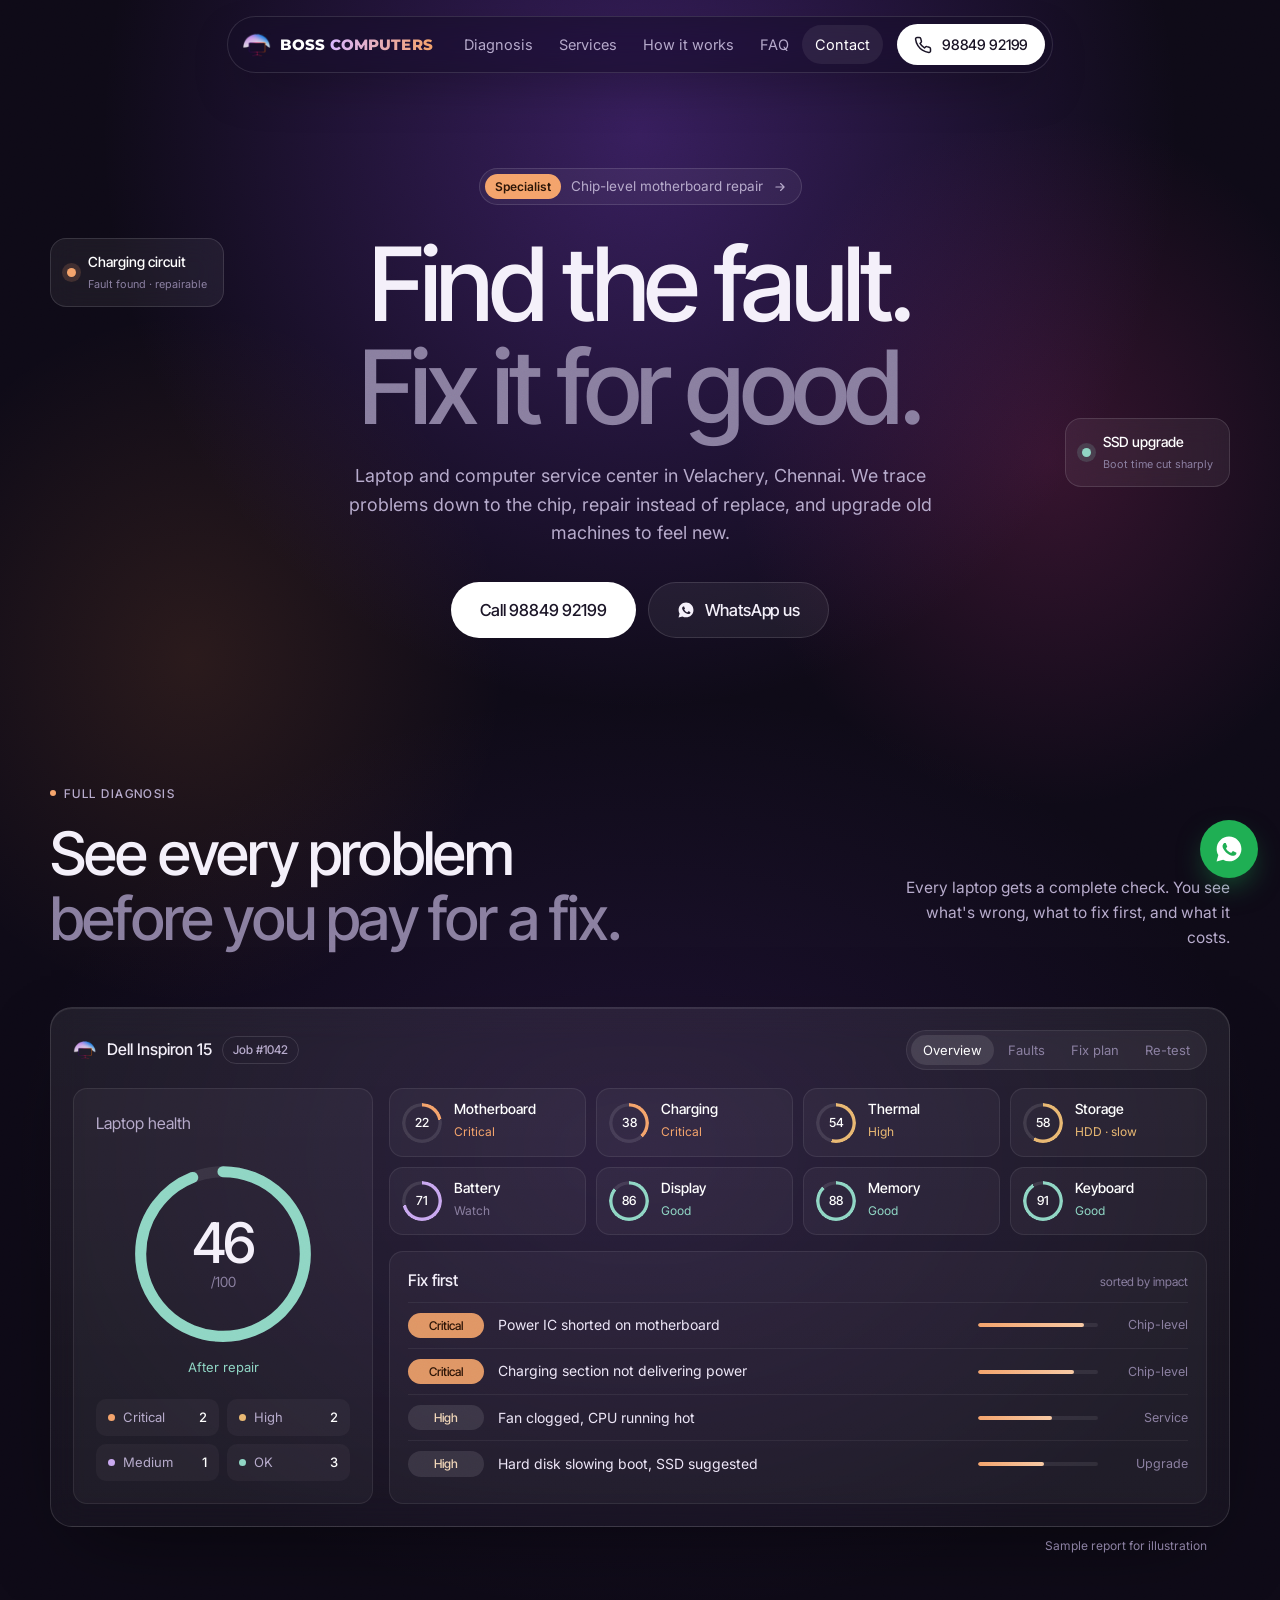
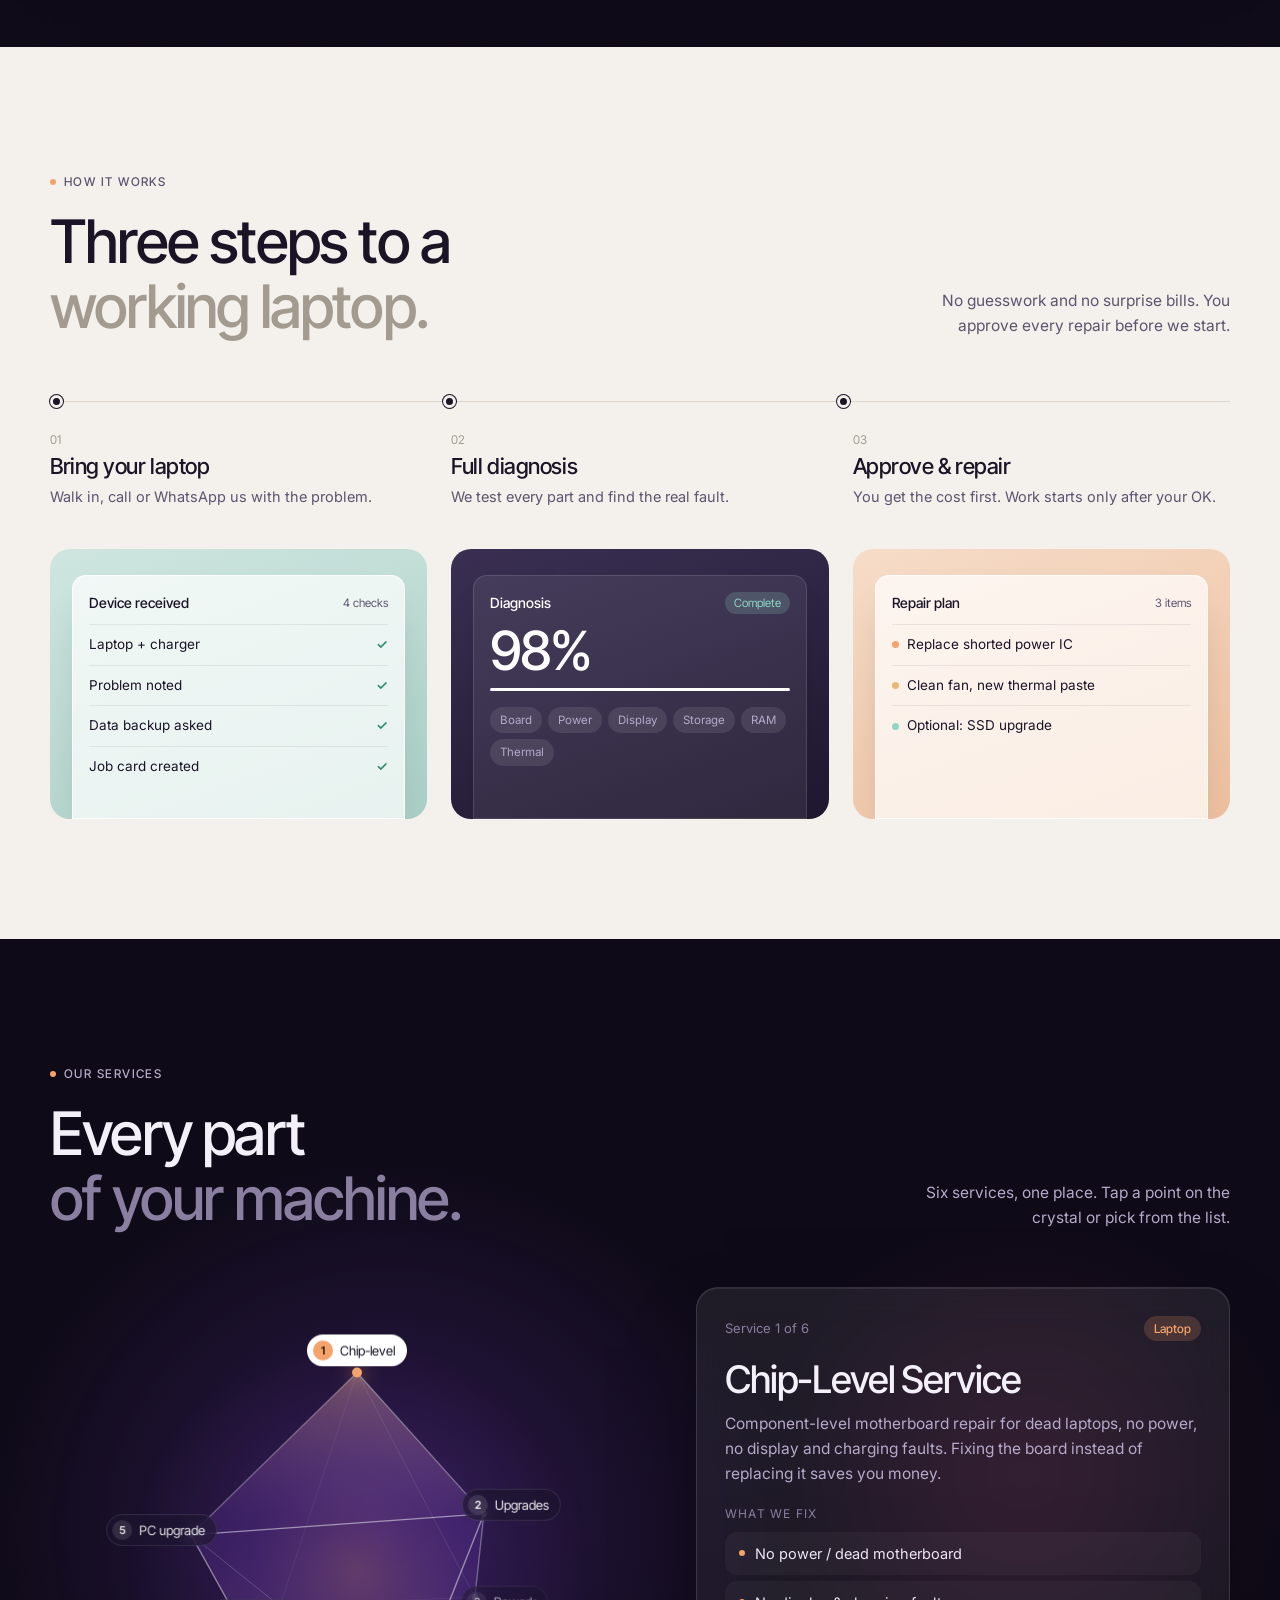
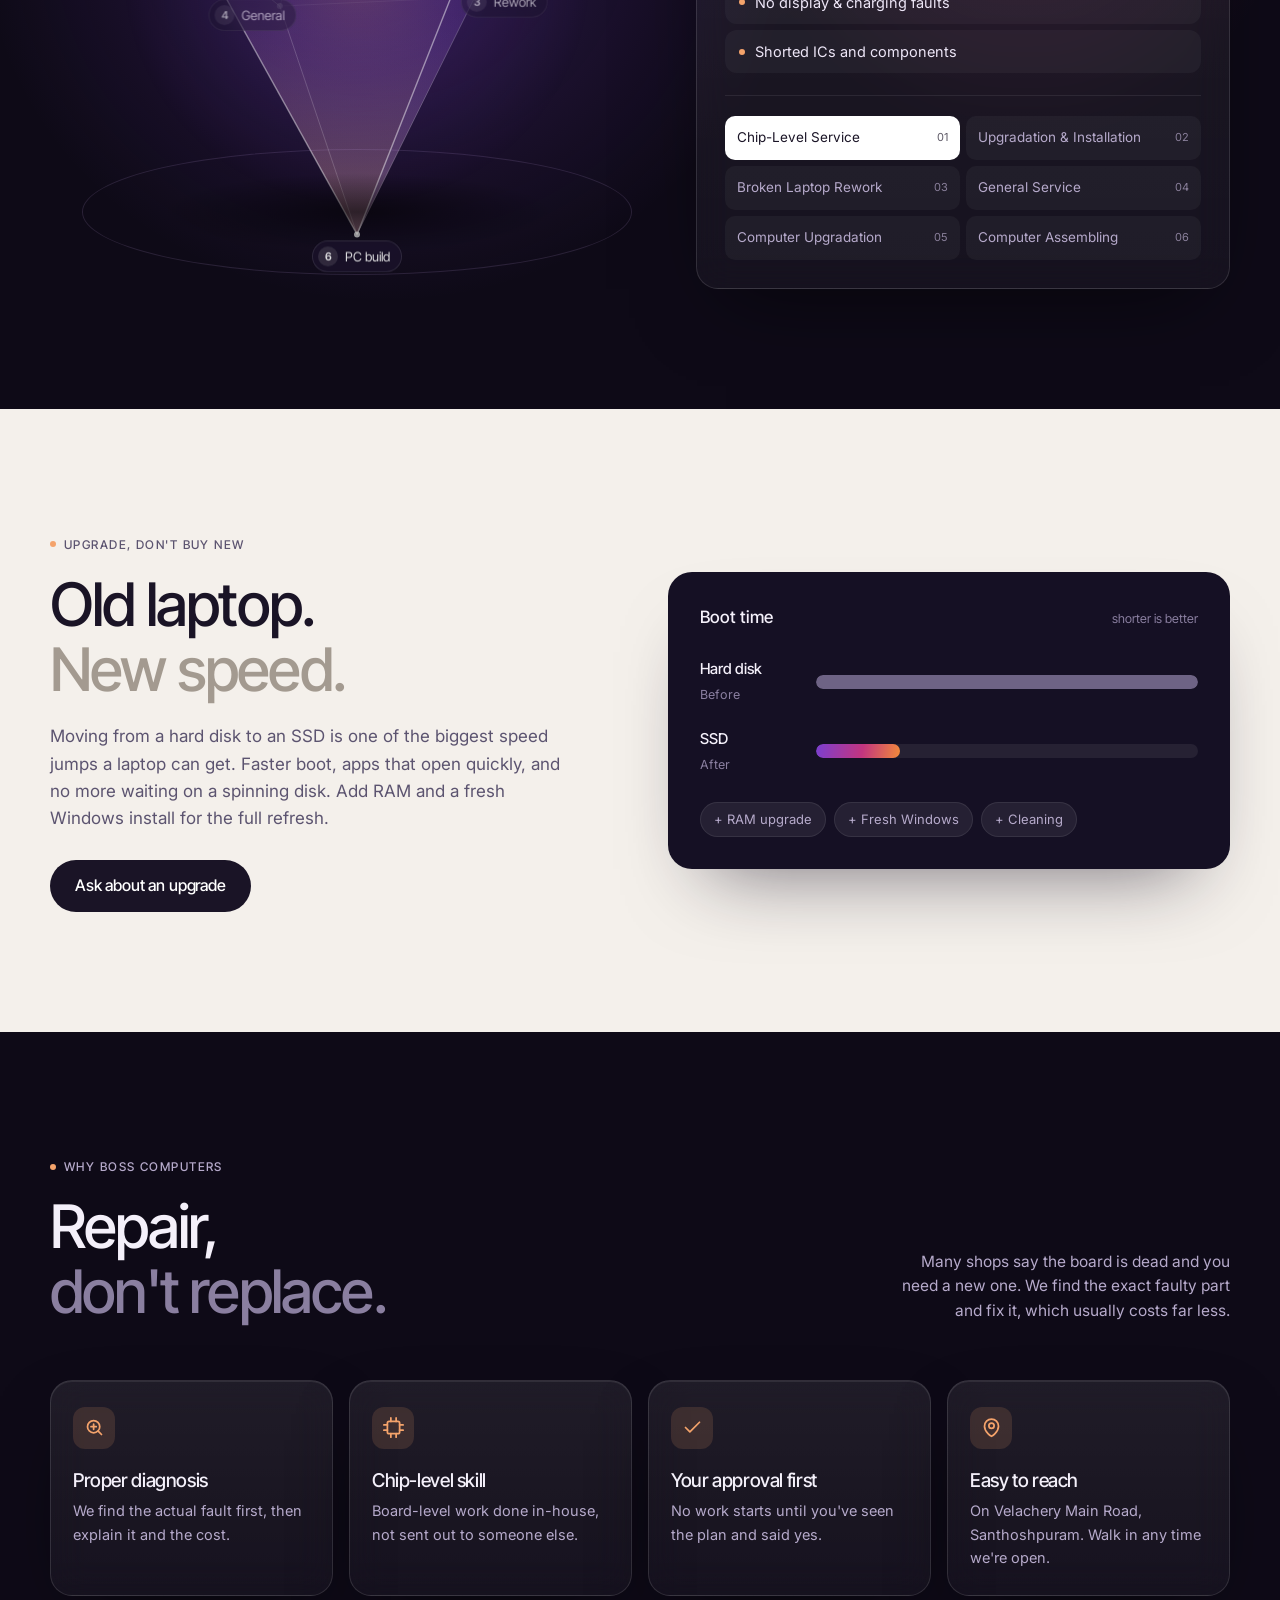
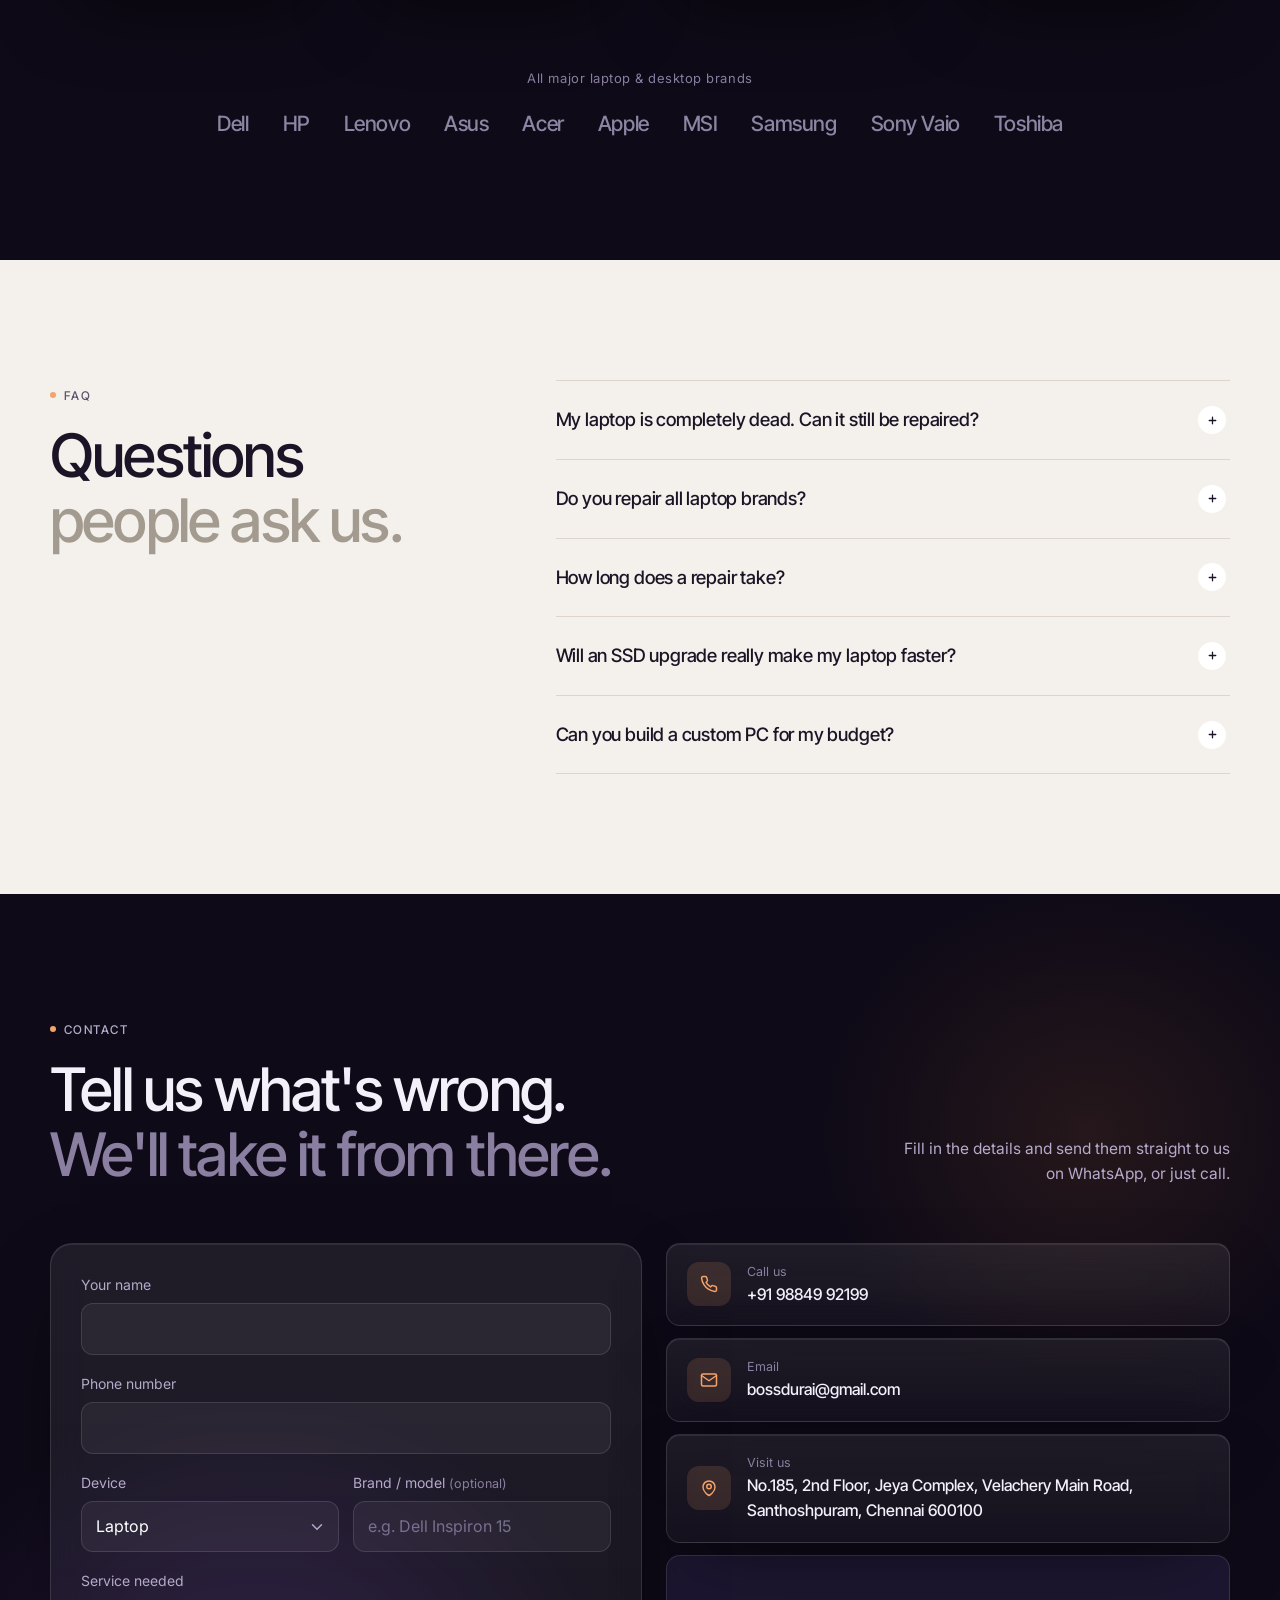
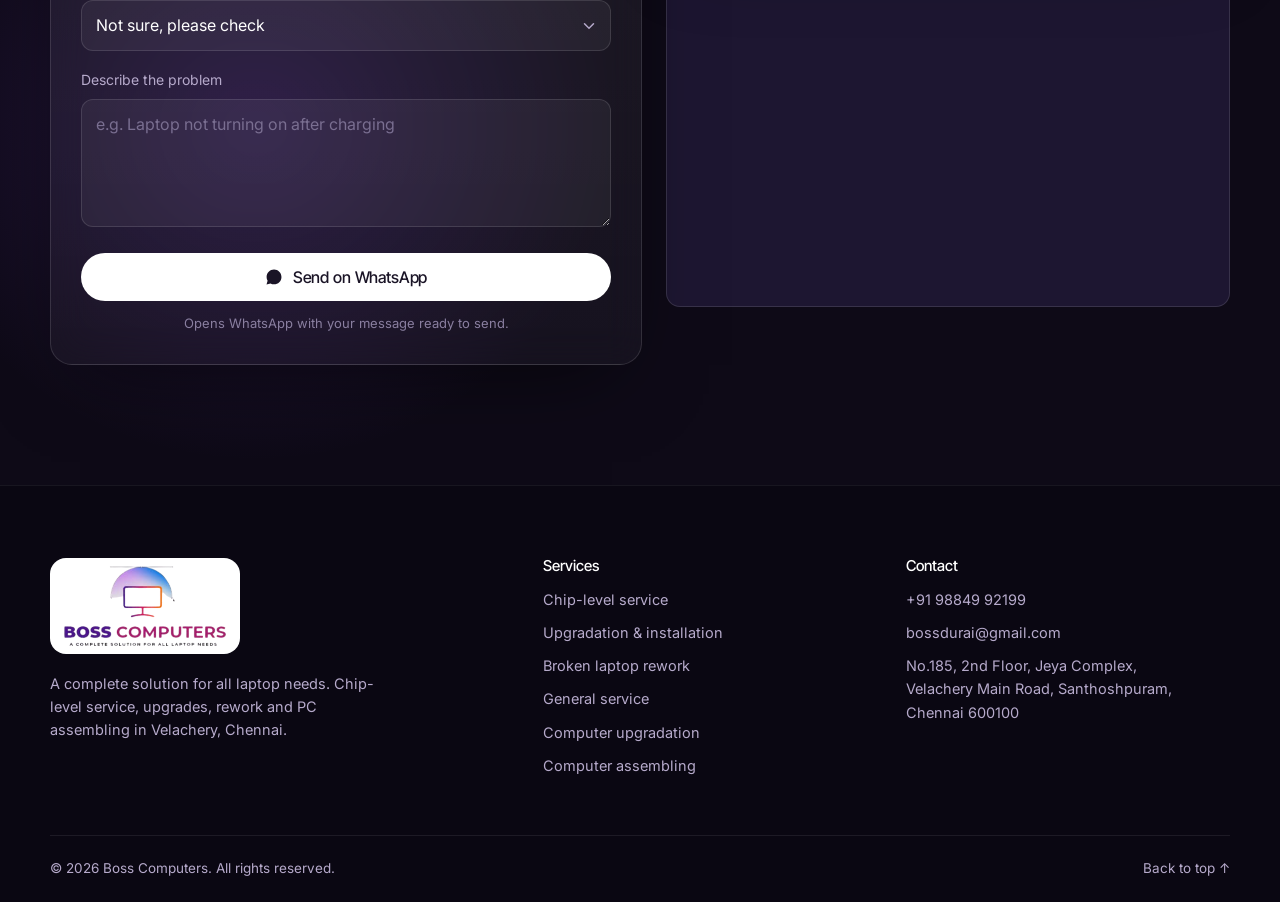
==== commit c44b4b43: "Cache-bust CSS/JS so updates show immediately after deploy Co-Authored-By: Claude Opus 5.5 <noreply@" ====
--- a/index.html
+++ b/index.html
@@ -19,7 +19,7 @@
   <link rel="preconnect" href="https://fonts.googleapis.com">
   <link rel="preconnect" href="https://fonts.gstatic.com" crossorigin>
   <link href="https://fonts.googleapis.com/css2?family=Inter+Tight:wght@400;500;600&family=Inter:wght@400;500;600&family=Montserrat:wght@800&display=swap" rel="stylesheet">
-  <link rel="stylesheet" href="css/style.css">
+  <link rel="stylesheet" href="css/style.css?v=202610230254">
 
   <script type="application/ld+json">
   {
@@ -500,6 +500,6 @@
     </a>
   </div>
 
-  <script src="js/main.js" defer></script>
+  <script src="js/main.js?v=202610230254" defer></script>
 </body>
 </html>
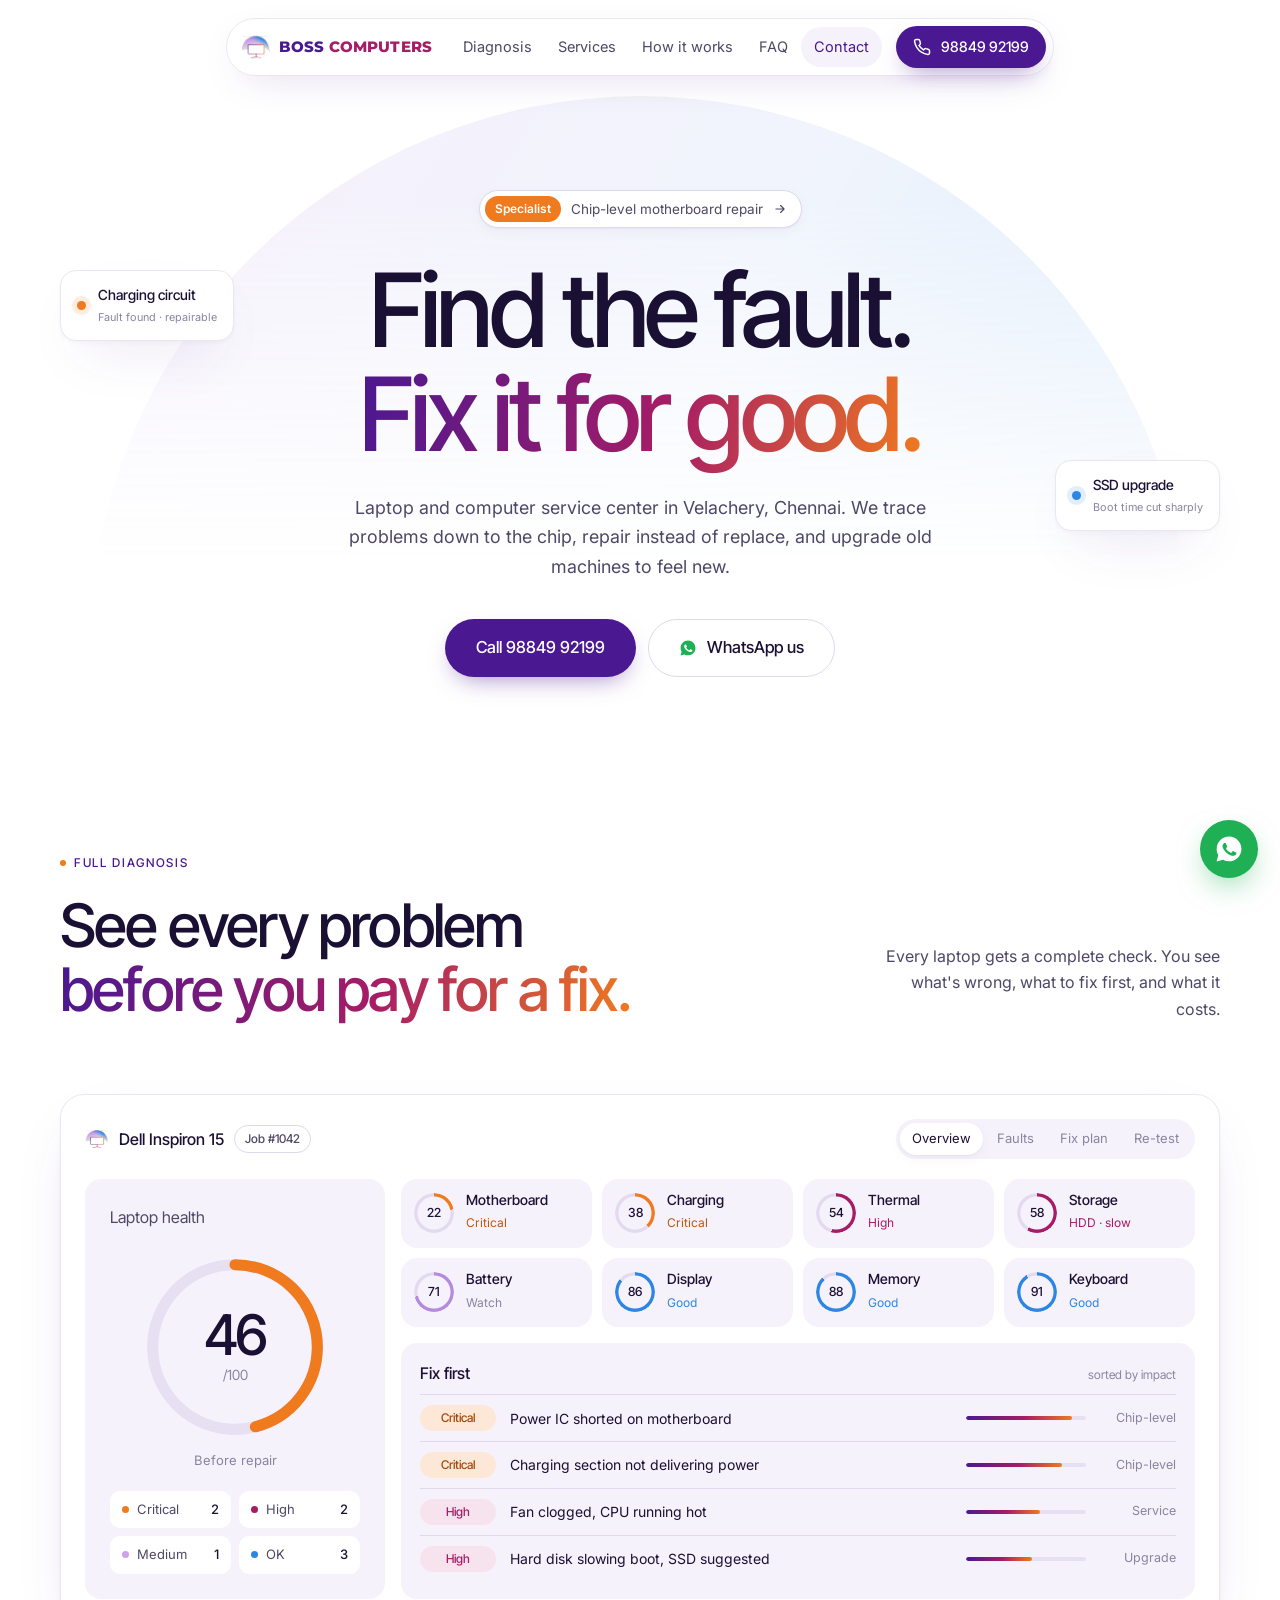
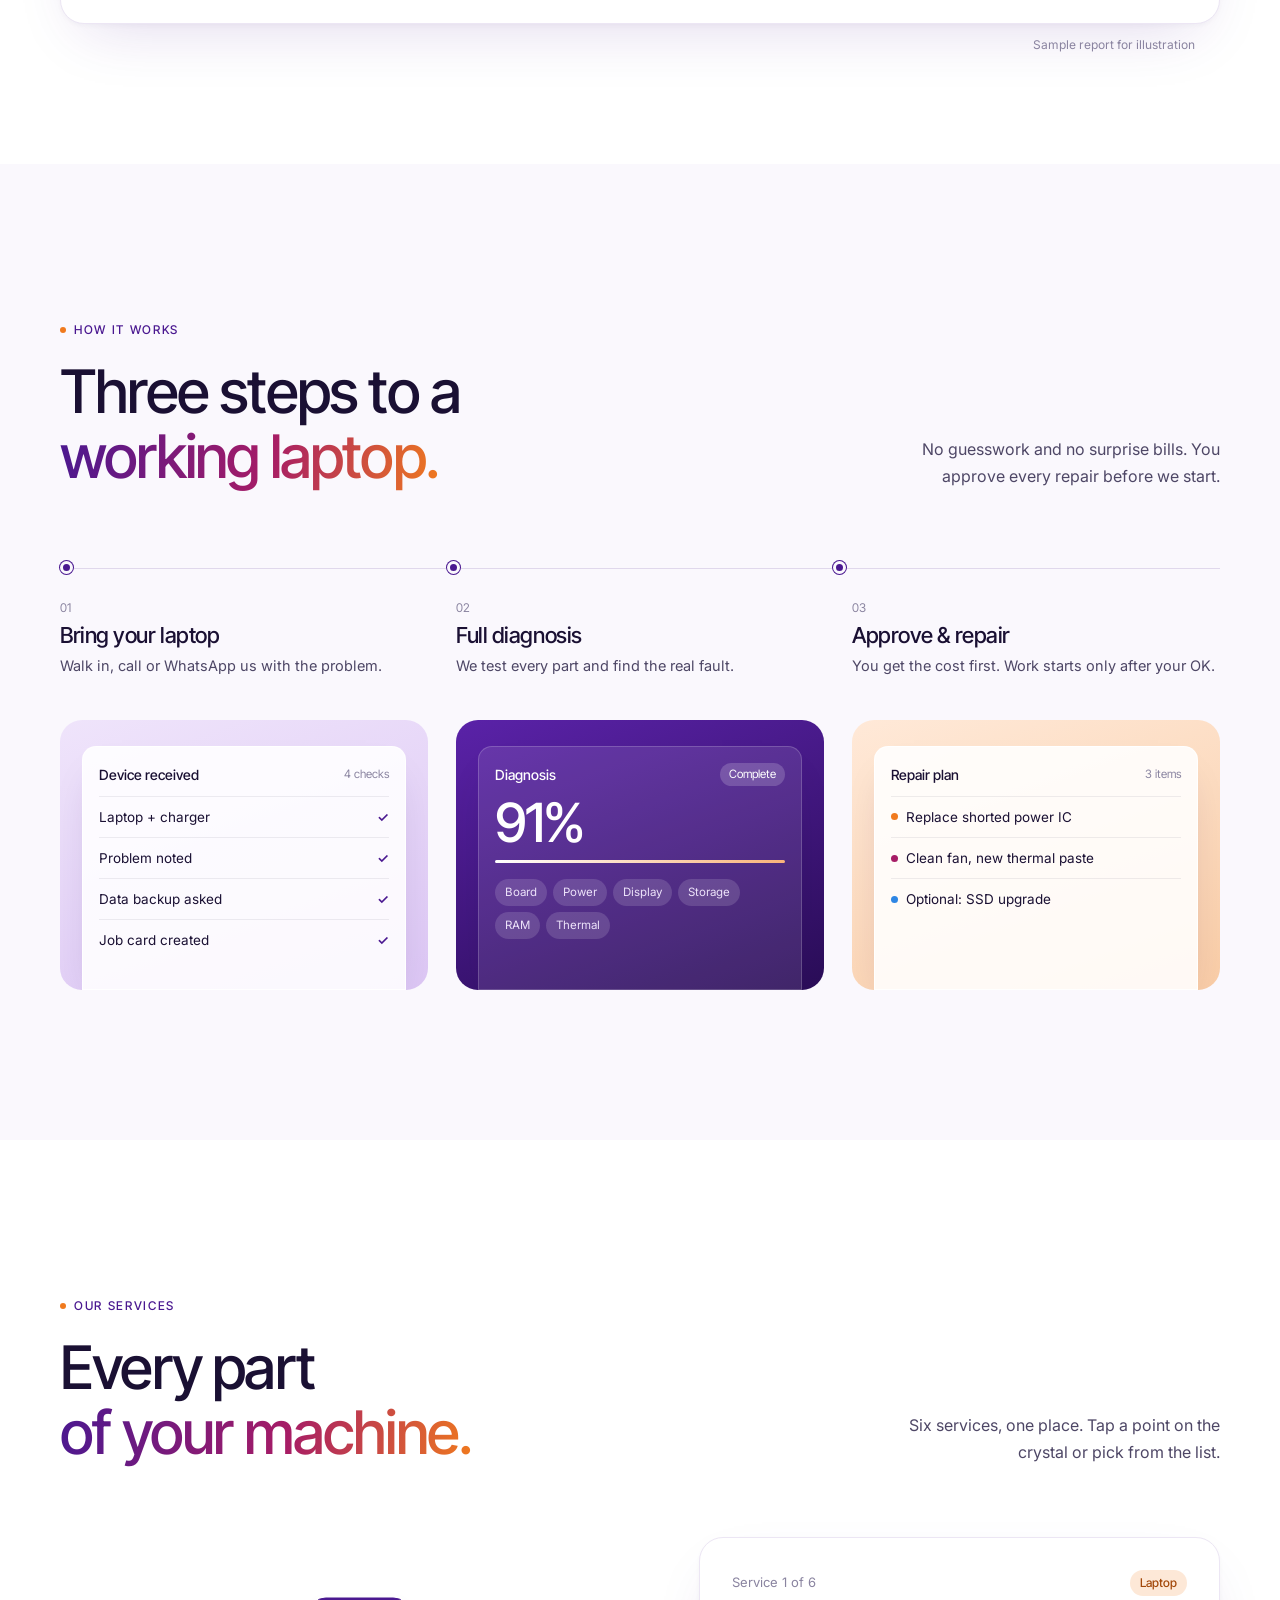
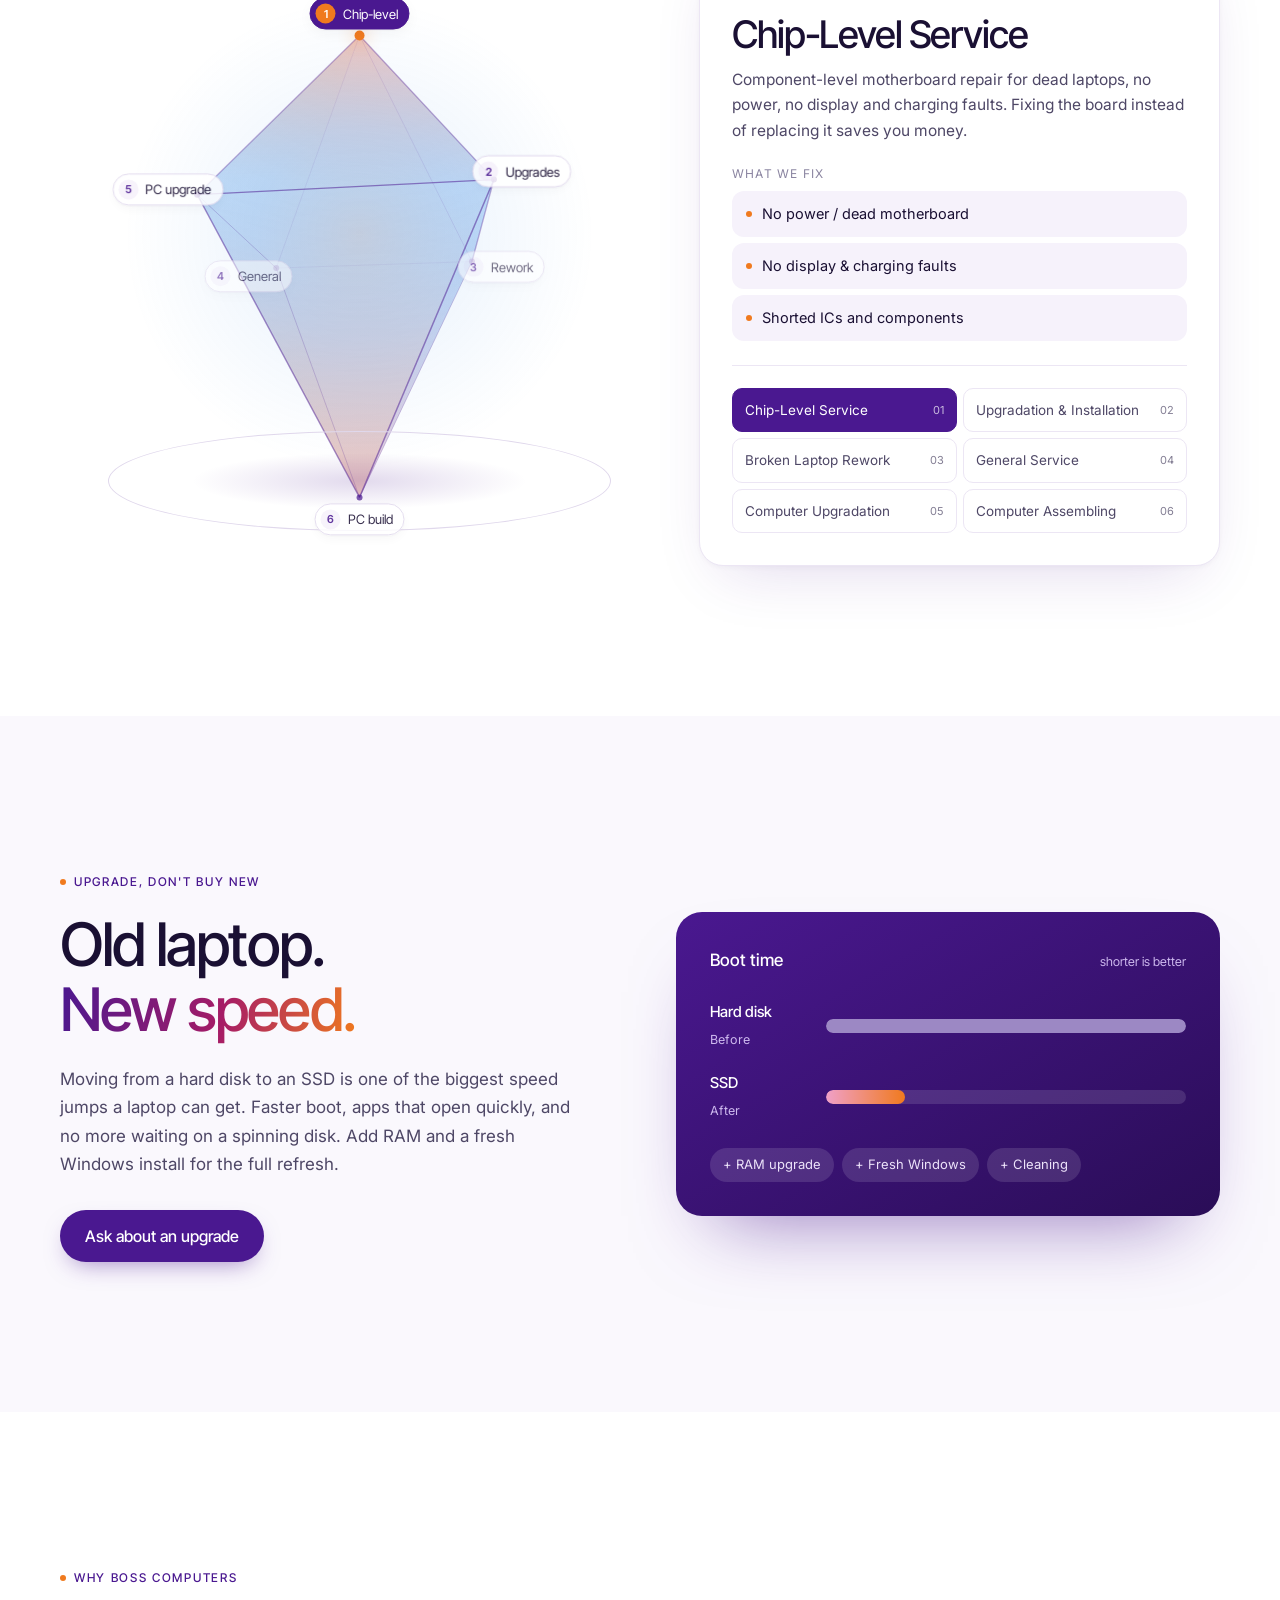
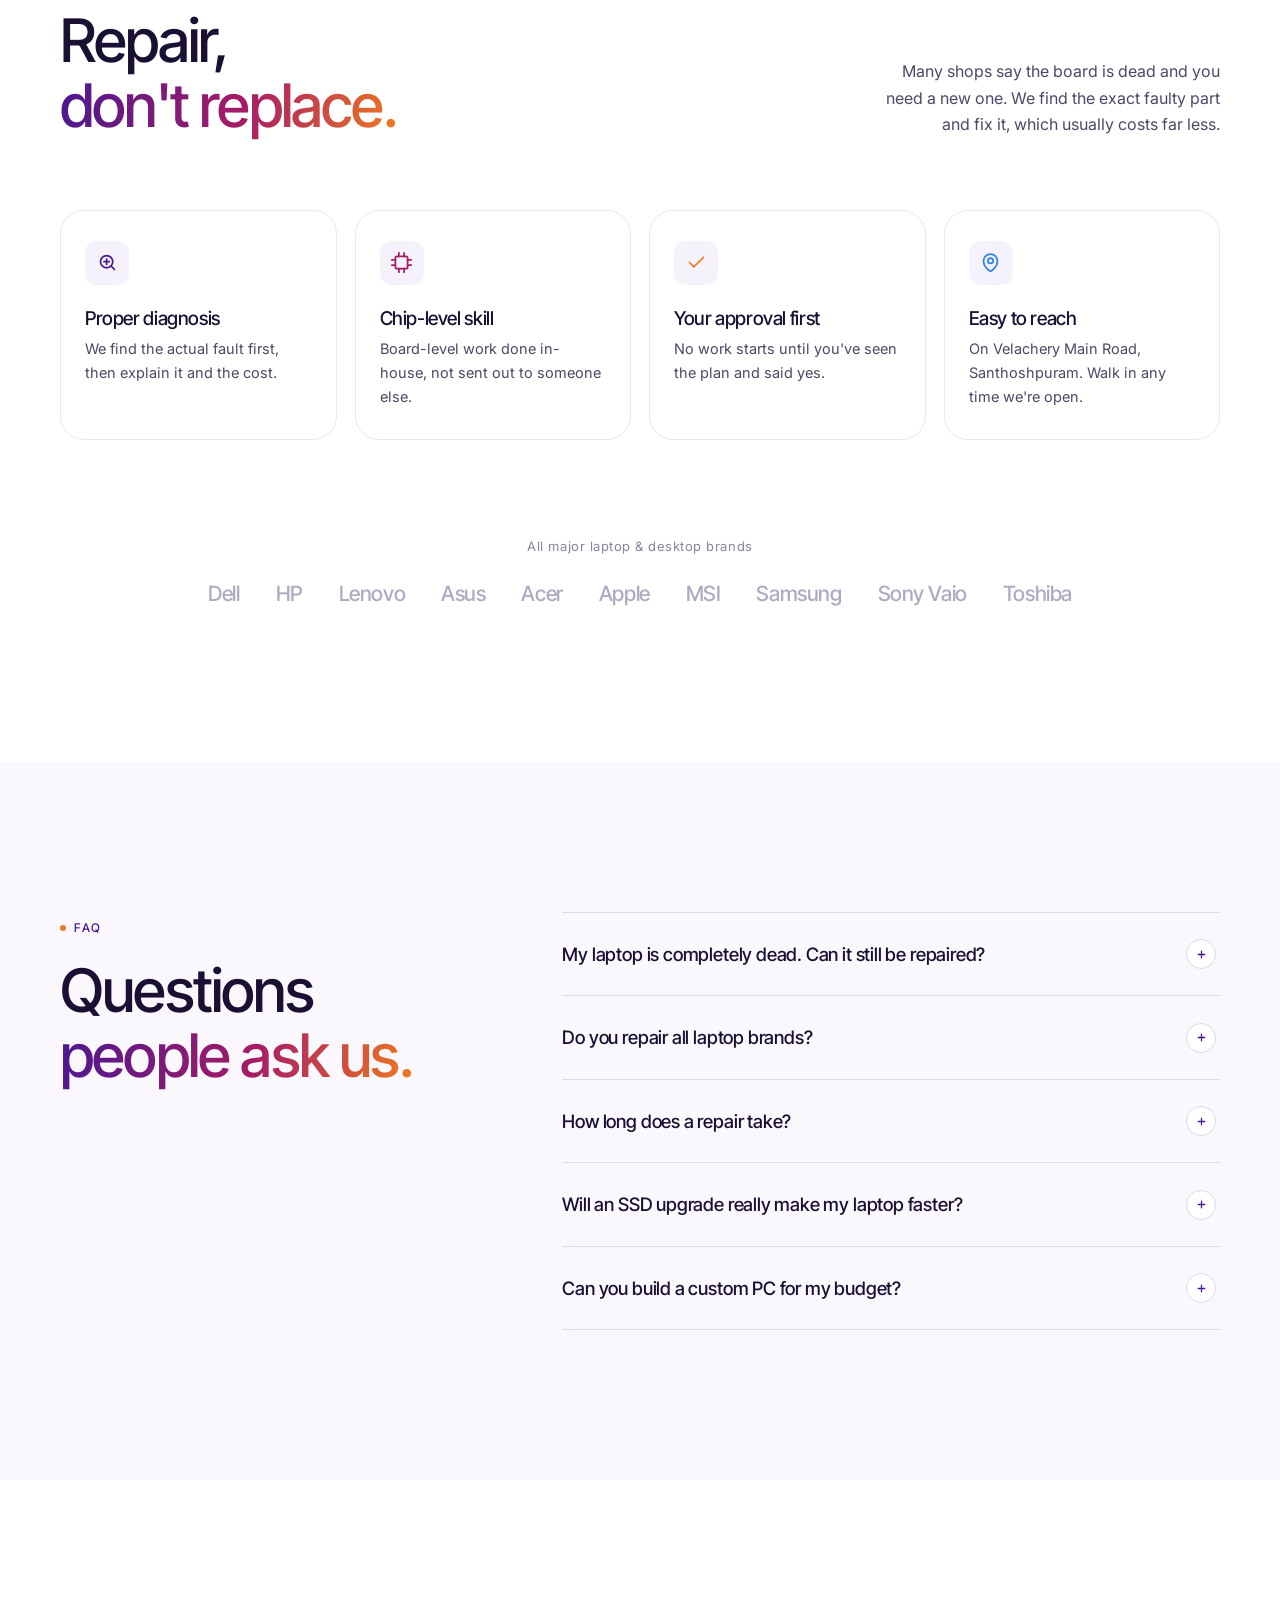
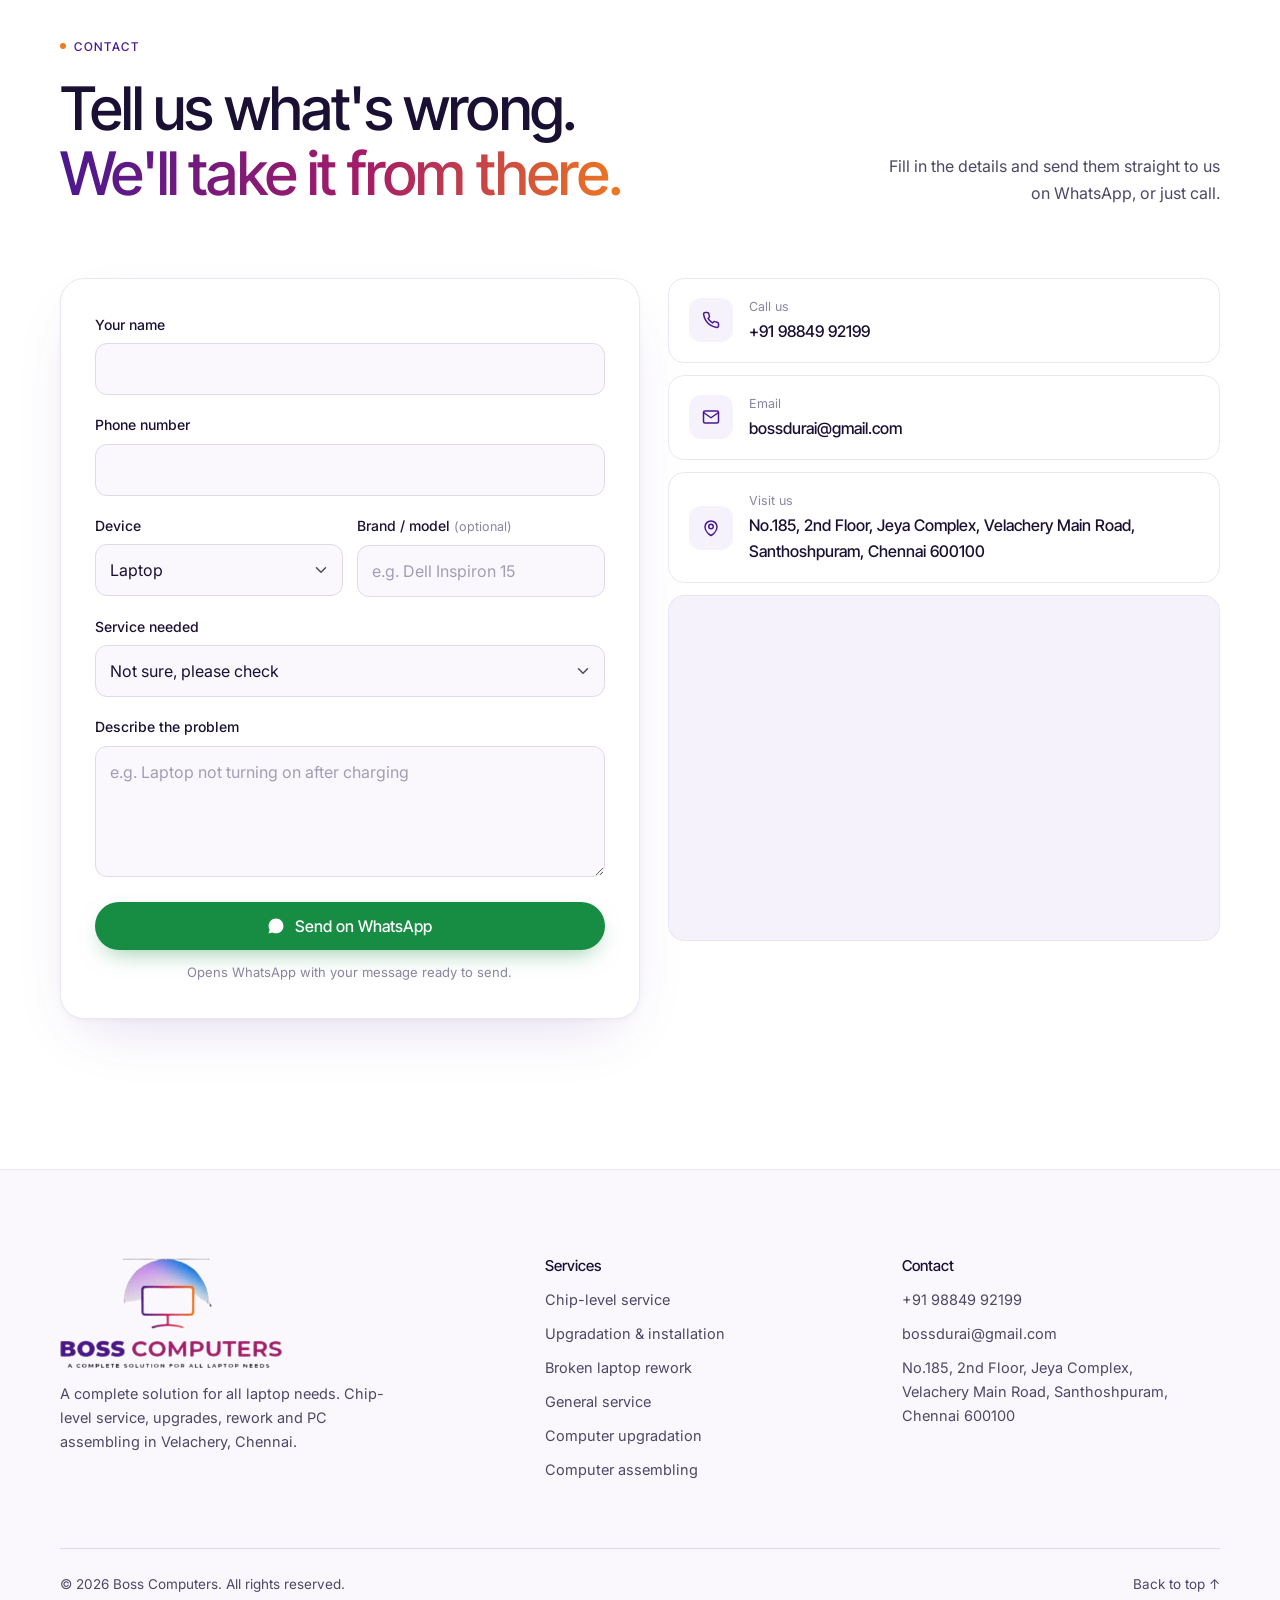
==== commit 498f04bd: "Make v3 (light, logo colours) the main site; remove /v1 and /v3 Old designs kept on branches v1-ligh" ====
--- a/index.html
+++ b/index.html
@@ -6,7 +6,7 @@
   <title>Boss Computers | Laptop Chip-Level Service & Repair in Velachery, Chennai</title>
   <meta name="description" content="Boss Computers, Velachery, Chennai: chip-level laptop repair, broken laptop rework, SSD & RAM upgrades, OS installation, general service and custom PC assembling. Call 98849 92199.">
   <meta name="keywords" content="laptop service center Velachery, laptop repair Chennai, chip level laptop service, motherboard repair Chennai, laptop upgrade SSD RAM, PC assembling Chennai, Boss Computers">
-  <meta name="theme-color" content="#0E0A17">
+  <meta name="theme-color" content="#FFFFFF">
 
   <meta property="og:type" content="website">
   <meta property="og:title" content="Boss Computers | A Complete Solution for All Laptop Needs">
@@ -19,7 +19,7 @@
   <link rel="preconnect" href="https://fonts.googleapis.com">
   <link rel="preconnect" href="https://fonts.gstatic.com" crossorigin>
   <link href="https://fonts.googleapis.com/css2?family=Inter+Tight:wght@400;500;600&family=Inter:wght@400;500;600&family=Montserrat:wght@800&display=swap" rel="stylesheet">
-  <link rel="stylesheet" href="css/style.css?v=202610230254">
+  <link rel="stylesheet" href="css/style.css?v=202610230343">
 
   <script type="application/ld+json">
   {
@@ -500,6 +500,6 @@
     </a>
   </div>
 
-  <script src="js/main.js?v=202610230254" defer></script>
+  <script src="js/main.js?v=202610230343" defer></script>
 </body>
 </html>
--- a/css/style.css
+++ b/css/style.css
@@ -1,405 +1,333 @@
 /* =========================================================
-   Boss Computers – v2 "dark glass" stylesheet
-   Brand: logo purple / magenta / orange, set in a dark premium style
+   Boss Computers – v3 "light & airy" stylesheet
+   White space + the logo's own colours:
+   purple #4A1890 · magenta #A61C66 · orange #F07A1E
+   dome lavender #CDA2E8 → blue #2E86E4
    ========================================================= */
 :root {
-  /* dark surfaces */
-  --ink: #0E0A17;
-  --ink-2: #151024;
-  --ink-3: #1D1631;
-  --on-dark: #F4F0FA;
-  --on-dark-2: #B6AACB;
-  --on-dark-3: #8A7FA0;
-  --glass: rgba(255, 255, 255, .055);
-  --glass-2: rgba(255, 255, 255, .08);
-  --glass-line: rgba(255, 255, 255, .12);
-
-  /* light surfaces */
-  --cream: #F4F0EB;
-  --cream-2: #EAE4DC;
-  --text: #1A1426;
-  --text-2: #5C5470;
-  --line: #DDD5CB;
-
-  /* brand + accents */
+  --white: #FFFFFF;
+  --paper: #FAF8FD;        /* barely-tinted white for alternate sections */
+  --tile: #F6F2FB;         /* inner tiles */
+  --ink: #1A1033;
+  --ink-2: #4E4766;
+  --ink-3: #8A84A0;
+  --line: #ECE6F4;
+  --line-2: #E0D8EC;
+
   --purple: #4A1890;
+  --purple-deep: #2A0D57;
   --magenta: #A61C66;
   --orange: #F07A1E;
-  --peach: #F4A36B;
-  --amber: #E9B872;
-  --lav: #C9A8F0;
-  --mint: #8FD6C4;
-  --blue: #6FA8EE;
+  --lav: #CDA2E8;
+  --blue: #2E86E4;
+  --good: #1F8F6A;
   --wa: #1FAF54;
 
-  --grad: linear-gradient(100deg, #7B3FD0 0%, #C2357F 55%, #F28A3A 100%);
-
-  --radius: 22px;
-  --radius-sm: 14px;
+  --grad: linear-gradient(100deg, var(--purple) 0%, var(--magenta) 55%, var(--orange) 100%);
+  --grad-dome: linear-gradient(120deg, #CDA2E8 0%, #A9C3F2 55%, #2E86E4 100%);
+
+  --radius: 24px;
+  --radius-sm: 16px;
+  --shadow-sm: 0 1px 2px rgba(26,16,51,.04), 0 4px 14px rgba(26,16,51,.04);
+  --shadow: 0 2px 4px rgba(26,16,51,.03), 0 24px 60px -24px rgba(74,24,144,.18);
   --font-head: "Inter Tight", "Inter", system-ui, sans-serif;
   --font-body: "Inter", system-ui, sans-serif;
   --ease: cubic-bezier(.22, .8, .24, 1);
 }
 
 *, *::before, *::after { box-sizing: border-box; }
-html { scroll-behavior: smooth; scroll-padding-top: 96px; -webkit-text-size-adjust: 100%; }
-body {
-  margin: 0; font-family: var(--font-body); font-size: 16px; line-height: 1.6;
-  color: var(--on-dark); background: var(--ink); overflow-x: hidden;
-  -webkit-font-smoothing: antialiased;
-}
+html { scroll-behavior: smooth; scroll-padding-top: 100px; -webkit-text-size-adjust: 100%; }
+body { margin: 0; font-family: var(--font-body); font-size: 16px; line-height: 1.65; color: var(--ink-2); background: var(--white); overflow-x: hidden; -webkit-font-smoothing: antialiased; }
 img, svg, canvas { display: block; max-width: 100%; }
 a { color: inherit; text-decoration: none; }
-h1, h2, h3, h4 { font-family: var(--font-head); font-weight: 500; line-height: 1.08; margin: 0 0 .5em; letter-spacing: -.03em; }
+h1, h2, h3, h4 { font-family: var(--font-head); font-weight: 500; line-height: 1.08; margin: 0 0 .5em; letter-spacing: -.03em; color: var(--ink); }
 p { margin: 0 0 1em; }
 ul[role="list"], ol[role="list"] { list-style: none; margin: 0; padding: 0; }
-:focus-visible { outline: 2px solid var(--peach); outline-offset: 3px; border-radius: 8px; }
-.container { width: min(1180px, 100% - 32px); margin-inline: auto; position: relative; }
-.skip-link { position: absolute; left: -999px; top: 8px; background: #fff; color: var(--text); padding: 10px 16px; border-radius: 8px; z-index: 100; }
+:focus-visible { outline: 2px solid var(--blue); outline-offset: 3px; border-radius: 8px; }
+.container { width: min(1160px, 100% - 32px); margin-inline: auto; position: relative; }
+.skip-link { position: absolute; left: -999px; top: 8px; background: var(--ink); color: #fff; padding: 10px 16px; border-radius: 8px; z-index: 100; }
 .skip-link:focus { left: 16px; }
-
 .ico { width: 18px; height: 18px; fill: none; stroke: currentColor; stroke-width: 2; stroke-linecap: round; stroke-linejoin: round; flex-shrink: 0; }
 .ico-fill { fill: currentColor; stroke: none; }
 
-.muted-line { color: var(--on-dark-3); }
-.cream .muted-line { color: #A39A90; }
-
-.glass {
-  background: linear-gradient(180deg, rgba(255,255,255,.075), rgba(255,255,255,.035));
-  border: 1px solid var(--glass-line);
-  border-radius: var(--radius);
-  backdrop-filter: blur(18px); -webkit-backdrop-filter: blur(18px);
-  box-shadow: 0 30px 80px -30px rgba(0,0,0,.6), inset 0 1px 0 rgba(255,255,255,.08);
-}
-.glass-inner { background: rgba(255,255,255,.04); border: 1px solid rgba(255,255,255,.08); border-radius: var(--radius-sm); }
+/* second headline line in the logo gradient */
+.muted-line { background: var(--grad); -webkit-background-clip: text; background-clip: text; color: transparent; }
+
+.glass { background: var(--white); border: 1px solid var(--line); border-radius: var(--radius); box-shadow: var(--shadow); }
+.glass-inner { background: var(--tile); border: 1px solid transparent; border-radius: var(--radius-sm); }
 
 /* ---------- Buttons ---------- */
-.btn {
-  display: inline-flex; align-items: center; justify-content: center; gap: 10px;
-  min-height: 48px; padding: 12px 24px; border-radius: 999px; border: 1px solid transparent;
-  font-family: var(--font-head); font-weight: 500; font-size: 16px; letter-spacing: -.01em;
-  cursor: pointer; white-space: nowrap;
-  transition: transform .2s var(--ease), background-color .2s, color .2s, border-color .2s, box-shadow .2s;
-}
+.btn { display: inline-flex; align-items: center; justify-content: center; gap: 10px; min-height: 48px; padding: 12px 24px; border-radius: 999px; border: 1px solid transparent; font-family: var(--font-head); font-weight: 500; font-size: 16px; cursor: pointer; white-space: nowrap; transition: transform .2s var(--ease), box-shadow .2s, background-color .2s, color .2s, border-color .2s; }
 .btn:hover { transform: translateY(-1px); }
 .btn-sm { min-height: 40px; padding: 8px 16px; font-size: 14.5px; }
-.btn-lg { min-height: 54px; padding: 14px 28px; font-size: 16.5px; }
+.btn-lg { min-height: 56px; padding: 14px 30px; font-size: 16.5px; }
 .btn-block { width: 100%; }
-.btn-white { background: #fff; color: var(--text); }
-.btn-white:hover { box-shadow: 0 10px 30px -8px rgba(255,255,255,.35); }
-.btn-ghost { background: rgba(255,255,255,.06); color: var(--on-dark); border-color: var(--glass-line); }
-.btn-ghost:hover { background: rgba(255,255,255,.12); }
-.btn-dark { background: var(--text); color: #fff; }
-.btn-dark:hover { background: #2C2240; }
+/* primary = brand purple (keeps white text high-contrast) */
+.btn-white, .btn-dark { background: var(--purple); color: #fff; box-shadow: 0 10px 24px -10px rgba(74,24,144,.55); }
+.btn-white:hover, .btn-dark:hover { background: var(--purple-deep); }
+.btn-ghost { background: var(--white); color: var(--ink); border-color: var(--line-2); }
+.btn-ghost:hover { border-color: var(--purple); color: var(--purple); }
+.btn-ghost .ico-fill { color: var(--wa); }
 
 /* ---------- Tags ---------- */
-.tag { display: inline-flex; align-items: center; font-family: var(--font-head); font-size: 12px; font-weight: 500; padding: 3px 10px; border-radius: 999px; background: rgba(255,255,255,.08); color: var(--on-dark-2); white-space: nowrap; }
-.tag-soft { border: 1px solid var(--glass-line); background: transparent; }
-.tag-crit { background: rgba(244,163,107,.9); color: #2A1406; }
-.tag-high { background: rgba(255,255,255,.1); color: #F2D7B8; }
+.tag { display: inline-flex; align-items: center; font-family: var(--font-head); font-size: 12px; font-weight: 500; padding: 3px 10px; border-radius: 999px; background: var(--tile); color: var(--ink-2); white-space: nowrap; }
+.tag-soft { background: var(--white); border: 1px solid var(--line-2); }
+.tag-crit { background: #FDE8D7; color: #A3480A; }
+.tag-high { background: #F7E3EE; color: var(--magenta); }
 .sv { display: inline-block; width: 7px; height: 7px; border-radius: 50%; margin-right: 8px; vertical-align: middle; }
-.sv-crit { background: var(--peach); }
-.sv-high { background: var(--amber); }
+.sv-crit { background: var(--orange); }
+.sv-high { background: var(--magenta); }
 .sv-med { background: var(--lav); }
-.sv-ok { background: var(--mint); }
+.sv-ok { background: var(--blue); }
 
 /* ---------- Floating nav ---------- */
-.site-header { position: fixed; top: 16px; left: 0; right: 0; z-index: 50; display: flex; justify-content: center; padding: 0 16px; pointer-events: none; }
-.nav-pill {
-  pointer-events: auto; display: flex; align-items: center; gap: 8px;
-  padding: 7px 7px 7px 14px; border-radius: 999px;
-  background: rgba(22, 16, 36, .62); border: 1px solid var(--glass-line);
-  backdrop-filter: blur(20px) saturate(150%); -webkit-backdrop-filter: blur(20px) saturate(150%);
-  box-shadow: 0 20px 50px -20px rgba(0,0,0,.6);
-  transition: background-color .3s;
-}
-.site-header.scrolled .nav-pill { background: rgba(18, 13, 30, .86); }
+.site-header { position: fixed; top: 18px; left: 0; right: 0; z-index: 50; display: flex; justify-content: center; padding: 0 16px; pointer-events: none; }
+.nav-pill { pointer-events: auto; display: flex; align-items: center; gap: 8px; padding: 7px 7px 7px 14px; border-radius: 999px; background: rgba(255,255,255,.82); border: 1px solid var(--line); backdrop-filter: blur(18px) saturate(160%); -webkit-backdrop-filter: blur(18px) saturate(160%); box-shadow: 0 12px 40px -18px rgba(74,24,144,.25); }
 .brand { display: flex; align-items: center; gap: 8px; margin-right: 10px; }
 .brand-mark { width: 30px; height: 30px; }
 .brand-word { font-family: "Montserrat", var(--font-head); font-weight: 800; font-size: 15px; letter-spacing: .01em; white-space: nowrap; }
-.bw-1 { color: #fff; }
-.bw-2 { background: linear-gradient(90deg, #D9B6FF, #F4A36B); -webkit-background-clip: text; background-clip: text; color: transparent; }
+.bw-1 { color: var(--purple); }
+.bw-2 { color: var(--magenta); }
 .main-nav { display: flex; }
-.main-nav a { font-size: 14.5px; color: var(--on-dark-2); padding: 8px 13px; border-radius: 999px; transition: color .2s, background-color .2s; }
-.main-nav a:hover, .main-nav a.active { color: #fff; background: rgba(255,255,255,.07); }
+.main-nav a { font-size: 14.5px; color: var(--ink-2); padding: 8px 13px; border-radius: 999px; transition: color .2s, background-color .2s; }
+.main-nav a:hover, .main-nav a.active { color: var(--purple); background: var(--tile); }
 .nav-cta { margin-left: 6px; }
-.nav-toggle { display: none; width: 42px; height: 42px; border: 0; border-radius: 50%; background: rgba(255,255,255,.08); cursor: pointer; padding: 13px 12px; flex-direction: column; justify-content: space-between; }
-.nav-toggle span { display: block; height: 1.6px; background: #fff; border-radius: 2px; transition: transform .25s var(--ease), opacity .2s; }
+.nav-toggle { display: none; width: 42px; height: 42px; border: 0; border-radius: 50%; background: var(--tile); cursor: pointer; padding: 13px 12px; flex-direction: column; justify-content: space-between; }
+.nav-toggle span { display: block; height: 1.6px; background: var(--ink); border-radius: 2px; transition: transform .25s var(--ease), opacity .2s; }
 .nav-toggle[aria-expanded="true"] span:nth-child(1) { transform: translateY(6.6px) rotate(45deg); }
 .nav-toggle[aria-expanded="true"] span:nth-child(2) { opacity: 0; }
 .nav-toggle[aria-expanded="true"] span:nth-child(3) { transform: translateY(-6.6px) rotate(-45deg); }
 
-/* ---------- Sections ---------- */
-.section { padding: 120px 0; position: relative; }
-.dark { background: var(--ink); color: var(--on-dark); position: relative; overflow: hidden; }
-.cream { background: var(--cream); color: var(--text); }
-.cream h2, .cream h3 { color: var(--text); }
-.section-intro { margin-bottom: 56px; }
-.kicker { display: inline-flex; align-items: center; gap: 8px; font-family: var(--font-head); font-size: 12px; font-weight: 500; letter-spacing: .12em; text-transform: uppercase; color: var(--on-dark-2); margin-bottom: 18px; }
-.kicker span { width: 6px; height: 6px; border-radius: 50%; background: var(--peach); }
-.kicker-dark { color: var(--text-2); }
-.intro-row { display: flex; justify-content: space-between; align-items: flex-end; gap: 32px; }
+/* ---------- Sections (lots of air) ---------- */
+.section { padding: 150px 0; position: relative; }
+.dark { background: var(--white); position: relative; overflow: hidden; }
+.cream { background: var(--paper); }
+.section-intro { margin-bottom: 72px; }
+.kicker { display: inline-flex; align-items: center; gap: 8px; font-family: var(--font-head); font-size: 12px; font-weight: 500; letter-spacing: .14em; text-transform: uppercase; color: var(--purple); margin-bottom: 20px; }
+.kicker span { width: 6px; height: 6px; border-radius: 50%; background: var(--orange); }
+.kicker-dark { color: var(--purple); }
+.intro-row { display: flex; justify-content: space-between; align-items: flex-end; gap: 40px; }
 .section h2, .section-intro h2 { font-size: clamp(36px, 5vw, 60px); margin: 0; }
-.intro-side { max-width: 34ch; color: var(--on-dark-2); font-size: 15.5px; margin: 0; text-align: right; }
-.cream .intro-side { color: var(--text-2); }
-.body-dark { color: var(--text-2); font-size: 17px; max-width: 48ch; margin: 22px 0 28px; }
+.intro-side { max-width: 34ch; color: var(--ink-2); font-size: 16px; margin: 0; text-align: right; }
+.body-dark { color: var(--ink-2); font-size: 17px; max-width: 48ch; margin: 24px 0 32px; }
 
 /* ---------- Hero ---------- */
-.hero { padding: 168px 0 120px; }
-.hero-glow {
-  position: absolute; inset: 0; pointer-events: none;
-  background:
-    radial-gradient(60% 50% at 50% 8%, rgba(123, 63, 208, .38), transparent 70%),
-    radial-gradient(35% 30% at 82% 28%, rgba(194, 53, 127, .22), transparent 70%),
-    radial-gradient(35% 30% at 15% 40%, rgba(242, 138, 58, .12), transparent 70%),
-    radial-gradient(70% 40% at 50% 70%, rgba(123, 63, 208, .14), transparent 70%);
-}
-.hero::after { /* fine grain */
-  content: ""; position: absolute; inset: 0; pointer-events: none; opacity: .06; mix-blend-mode: overlay;
-  background-image: url("data:image/svg+xml,%3Csvg xmlns='http://www.w3.org/2000/svg' width='160' height='160'%3E%3Cfilter id='n'%3E%3CfeTurbulence type='fractalNoise' baseFrequency='.85' numOctaves='3'/%3E%3C/filter%3E%3Crect width='100%25' height='100%25' filter='url(%23n)'/%3E%3C/svg%3E");
-}
-.hero-inner { text-align: center; display: flex; flex-direction: column; align-items: center; padding-bottom: 140px; }
-.badge-pill {
-  display: inline-flex; align-items: center; gap: 10px; font-size: 13.5px; color: var(--on-dark-2);
-  padding: 5px 14px 5px 5px; border-radius: 999px; border: 1px solid var(--glass-line); background: rgba(255,255,255,.05);
-  transition: border-color .2s, color .2s;
-}
-.badge-pill:hover { color: #fff; border-color: rgba(255,255,255,.25); }
-.badge-new { background: var(--peach); color: #2A1406; font-weight: 600; font-size: 12px; padding: 3px 10px; border-radius: 999px; }
+.hero { padding: 190px 0 140px; }
+/* the logo's dome, drawn large and soft behind the headline */
+.hero-glow { position: absolute; left: 50%; top: 96px; width: min(1100px, 130vw); aspect-ratio: 2 / 1; transform: translateX(-50%); border-radius: 999px 999px 0 0; background: var(--grad-dome); opacity: .16; pointer-events: none;
+  -webkit-mask-image: linear-gradient(#000 20%, transparent 85%); mask-image: linear-gradient(#000 20%, transparent 85%); }
+.hero-glow::before { content: ""; position: absolute; left: -6%; right: -6%; top: 0; height: 2px; background: linear-gradient(90deg, transparent, #B9B2C8 20%, #B9B2C8 80%, transparent); }
+.hero-inner { text-align: center; display: flex; flex-direction: column; align-items: center; padding-bottom: 170px; }
+.badge-pill { display: inline-flex; align-items: center; gap: 10px; font-size: 13.5px; color: var(--ink-2); padding: 5px 14px 5px 5px; border-radius: 999px; border: 1px solid var(--line-2); background: var(--white); box-shadow: var(--shadow-sm); transition: border-color .2s, color .2s; }
+.badge-pill:hover { color: var(--purple); border-color: var(--lav); }
+.badge-new { background: var(--orange); color: #fff; font-weight: 600; font-size: 12px; padding: 3px 10px; border-radius: 999px; }
 .badge-pill .ico { width: 14px; height: 14px; }
-.hero h1 { font-size: clamp(46px, 8vw, 104px); margin: 28px 0 24px; letter-spacing: -.045em; line-height: 1; }
-.lead { color: var(--on-dark-2); font-size: clamp(16px, 1.4vw, 18.5px); max-width: 58ch; margin: 0 auto; }
-.hero-actions { display: flex; gap: 12px; flex-wrap: wrap; justify-content: center; margin-top: 34px; }
-
-.hero-chip {
-  position: absolute; display: flex; align-items: center; gap: 12px; text-align: left;
-  padding: 12px 16px; border-radius: 16px; background: rgba(255,255,255,.06); border: 1px solid var(--glass-line);
-  backdrop-filter: blur(14px); -webkit-backdrop-filter: blur(14px); font-size: 13px;
-  animation: float 7s ease-in-out infinite;
-}
-.hero-chip strong { display: block; font-family: var(--font-head); font-weight: 500; font-size: 14px; color: #fff; }
-.hero-chip small { color: var(--on-dark-3); }
-.chip-a { left: 0; top: 70px; }
-.chip-b { right: 0; top: 250px; animation-delay: -3s; }
+.hero h1 { font-size: clamp(46px, 8vw, 104px); margin: 30px 0 26px; letter-spacing: -.045em; line-height: 1.02; }
+.lead { color: var(--ink-2); font-size: clamp(16px, 1.4vw, 18.5px); max-width: 56ch; margin: 0 auto; }
+.hero-actions { display: flex; gap: 12px; flex-wrap: wrap; justify-content: center; margin-top: 38px; }
+.hero-chip { position: absolute; display: flex; align-items: center; gap: 12px; text-align: left; padding: 12px 16px; border-radius: 16px; background: var(--white); border: 1px solid var(--line); box-shadow: var(--shadow); font-size: 13px; animation: float 7s ease-in-out infinite; }
+.hero-chip strong { display: block; font-family: var(--font-head); font-weight: 500; font-size: 14px; color: var(--ink); }
+.hero-chip small { color: var(--ink-3); }
+.chip-a { left: 0; top: 80px; }
+.chip-b { right: 0; top: 270px; animation-delay: -3s; }
 .dot { width: 9px; height: 9px; border-radius: 50%; flex-shrink: 0; }
-.dot-peach { background: var(--peach); box-shadow: 0 0 0 5px rgba(244,163,107,.16); }
-.dot-mint { background: var(--mint); box-shadow: 0 0 0 5px rgba(143,214,196,.16); }
+.dot-peach { background: var(--orange); box-shadow: 0 0 0 5px rgba(240,122,30,.14); }
+.dot-mint { background: var(--blue); box-shadow: 0 0 0 5px rgba(46,134,228,.14); }
 @keyframes float { 50% { transform: translateY(-10px); } }
 
 /* ---------- Health dashboard ---------- */
-.dash { padding: 22px; position: relative; }
-.dash-top { display: flex; justify-content: space-between; align-items: center; gap: 16px; margin-bottom: 18px; flex-wrap: wrap; }
-.dash-title { display: flex; align-items: center; gap: 10px; font-family: var(--font-head); font-weight: 500; }
+.dash { padding: 24px; position: relative; }
+.dash-top { display: flex; justify-content: space-between; align-items: center; gap: 16px; margin-bottom: 20px; flex-wrap: wrap; }
+.dash-title { display: flex; align-items: center; gap: 10px; font-family: var(--font-head); font-weight: 500; color: var(--ink); }
 .dash-title img { width: 24px; height: 24px; }
-.dash-tabs { display: flex; gap: 2px; padding: 4px; border-radius: 999px; background: rgba(255,255,255,.05); border: 1px solid rgba(255,255,255,.08); font-size: 13px; color: var(--on-dark-3); }
+.dash-tabs { display: flex; gap: 2px; padding: 4px; border-radius: 999px; background: var(--tile); font-size: 13px; color: var(--ink-3); }
 .dash-tabs span { padding: 5px 12px; border-radius: 999px; }
-.dash-tabs .on { background: rgba(255,255,255,.1); color: #fff; }
+.dash-tabs .on { background: var(--white); color: var(--ink); box-shadow: var(--shadow-sm); }
 .dash-body { display: grid; grid-template-columns: 300px 1fr; gap: 16px; }
-.dash-score { padding: 22px; display: flex; flex-direction: column; }
-.dash-label { font-family: var(--font-head); color: var(--on-dark-2); margin: 0; }
+.dash-score { padding: 24px; display: flex; flex-direction: column; }
+.dash-label { font-family: var(--font-head); color: var(--ink-2); margin: 0; }
 .ring-big { position: relative; width: 190px; height: 190px; margin: 22px auto 8px; }
 .ring-big svg { width: 100%; height: 100%; transform: rotate(-90deg); }
-.ring-track { fill: none; stroke: rgba(255,255,255,.08); stroke-width: 7; }
-.ring-val { fill: none; stroke: #D9C6F5; stroke-width: 7; stroke-linecap: round; stroke-dasharray: var(--p) 100; transition: stroke-dasharray 2.2s var(--ease), stroke 1s; }
-.dash.fixed .ring-val { stroke-dasharray: 94 100; stroke: var(--mint); }
-.ring-num { position: absolute; inset: 0; display: grid; place-content: center; text-align: center; font-family: var(--font-head); }
+.ring-track { fill: none; stroke: #E7DFF2; stroke-width: 7; }
+.ring-val { fill: none; stroke: var(--orange); stroke-width: 7; stroke-linecap: round; stroke-dasharray: var(--p) 100; transition: stroke-dasharray 2.2s var(--ease), stroke 1s; }
+.dash.fixed .ring-val { stroke-dasharray: 94 100; stroke: var(--purple); }
+.ring-num { position: absolute; inset: 0; display: grid; place-content: center; text-align: center; font-family: var(--font-head); color: var(--ink); }
 .ring-num .count { font-size: 56px; font-weight: 500; letter-spacing: -.04em; line-height: 1; }
-.ring-num small { color: var(--on-dark-3); font-size: 14px; }
-.ring-caption { text-align: center; font-size: 13px; color: var(--on-dark-3); position: relative; height: 20px; margin: 0 0 18px; }
+.ring-num small { color: var(--ink-3); font-size: 14px; }
+.ring-caption { text-align: center; font-size: 13px; color: var(--ink-3); position: relative; height: 20px; margin: 0 0 18px; }
 .ring-caption span { position: absolute; inset: 0; transition: opacity .6s; }
-.ring-caption .after { opacity: 0; color: var(--mint); }
+.ring-caption .after { opacity: 0; color: var(--purple); font-weight: 500; }
 .dash.fixed .ring-caption .before { opacity: 0; }
 .dash.fixed .ring-caption .after { opacity: 1; }
 .sev-grid { display: grid; grid-template-columns: 1fr 1fr; gap: 8px; margin-top: auto; }
-.sev-grid span { display: flex; align-items: center; font-size: 13px; color: var(--on-dark-2); padding: 8px 12px; border-radius: 10px; background: rgba(255,255,255,.04); }
-.sev-grid b { margin-left: auto; color: #fff; font-weight: 500; }
-
+.sev-grid span { display: flex; align-items: center; font-size: 13px; color: var(--ink-2); padding: 8px 12px; border-radius: 10px; background: var(--white); }
+.sev-grid b { margin-left: auto; color: var(--ink); font-weight: 500; }
 .dash-right { display: grid; gap: 16px; align-content: start; }
 .comp-grid { display: grid; grid-template-columns: repeat(4, 1fr); gap: 10px; }
-.comp { display: flex; align-items: center; gap: 12px; padding: 12px; }
-.comp strong { display: block; font-family: var(--font-head); font-weight: 500; font-size: 14px; color: #fff; line-height: 1.2; }
-.comp small { font-size: 12px; color: var(--on-dark-3); }
-.t-crit { color: var(--peach) !important; }
-.t-high { color: var(--amber) !important; }
-.t-ok { color: var(--mint) !important; }
+.comp { display: flex; align-items: center; gap: 12px; padding: 12px; position: relative; }
+.comp strong { display: block; font-family: var(--font-head); font-weight: 500; font-size: 14px; color: var(--ink); line-height: 1.2; }
+.comp small { font-size: 12px; color: var(--ink-3); }
+.t-crit { color: #C2550C !important; }
+.t-high { color: var(--magenta) !important; }
+.t-ok { color: var(--blue) !important; }
+/* remap the dark-theme ring colours set inline in the HTML */
+.comp .mini { --peach: var(--orange); --amber: var(--magenta); --lav: #B58BE0; --mint: var(--blue); }
 .mini { --deg: calc(var(--p) * 3.6deg); position: relative; width: 40px; height: 40px; flex-shrink: 0; display: grid; place-items: center; }
-.mini::before {
-  content: ""; position: absolute; inset: 0; border-radius: 50%;
-  background: conic-gradient(var(--c) var(--deg), rgba(255,255,255,.1) 0);
-  -webkit-mask: radial-gradient(circle, transparent 16px, #000 17px); mask: radial-gradient(circle, transparent 16px, #000 17px);
-}
-.mini b { position: relative; font-family: var(--font-head); font-size: 12.5px; font-weight: 500; color: #fff; }
+.mini::before { content: ""; position: absolute; inset: 0; border-radius: 50%; background: conic-gradient(var(--c) var(--deg), #E3DAF0 0); -webkit-mask: radial-gradient(circle, transparent 16px, #000 17px); mask: radial-gradient(circle, transparent 16px, #000 17px); }
+.mini b { position: relative; font-family: var(--font-head); font-size: 12.5px; font-weight: 500; color: var(--ink); }
 .fix-list { padding: 16px 18px; }
-.fix-head { display: flex; justify-content: space-between; align-items: baseline; font-family: var(--font-head); font-weight: 500; margin-bottom: 8px; }
-.fix-head small { font-size: 12px; color: var(--on-dark-3); font-weight: 400; }
-.fix-row { display: grid; grid-template-columns: 76px 1fr 120px 76px; align-items: center; gap: 14px; padding: 10px 0; border-top: 1px solid rgba(255,255,255,.06); font-size: 14px; }
+.fix-head { display: flex; justify-content: space-between; align-items: baseline; font-family: var(--font-head); font-weight: 500; color: var(--ink); margin-bottom: 8px; }
+.fix-head small { font-size: 12px; color: var(--ink-3); font-weight: 400; }
+.fix-row { display: grid; grid-template-columns: 76px 1fr 120px 76px; align-items: center; gap: 14px; padding: 10px 0; border-top: 1px solid var(--line-2); font-size: 14px; }
 .fix-row .tag { justify-content: center; }
-.fix-txt { color: #EDE6F7; }
-.fix-row small { color: var(--on-dark-3); text-align: right; font-size: 12.5px; }
-.fix-bar { height: 4px; border-radius: 4px; background: rgba(255,255,255,.08); overflow: hidden; }
-.fix-bar i { display: block; height: 100%; width: 0; border-radius: 4px; background: linear-gradient(90deg, var(--peach), #F7C9A4); transition: width 1.6s var(--ease); }
+.fix-txt { color: var(--ink); }
+.fix-row small { color: var(--ink-3); text-align: right; font-size: 12.5px; }
+.fix-bar { height: 4px; border-radius: 4px; background: #E7DFF2; overflow: hidden; }
+.fix-bar i { display: block; height: 100%; width: 0; border-radius: 4px; background: var(--grad); transition: width 1.6s var(--ease); }
 .dash.in .fix-bar i { width: var(--w); }
-.dash-note { position: absolute; right: 22px; bottom: -30px; margin: 0; font-size: 12px; color: var(--on-dark-3); }
+.dash-note { position: absolute; right: 24px; bottom: -32px; margin: 0; font-size: 12px; color: var(--ink-3); }
 
 /* ---------- Process ---------- */
-.timeline { display: grid; grid-template-columns: repeat(3, 1fr); position: relative; margin-bottom: 22px; }
-.timeline::before { content: ""; position: absolute; left: 0; right: 0; top: 50%; height: 1px; background: var(--line); }
-.timeline i { width: 13px; height: 13px; border-radius: 50%; background: var(--text); border: 3px solid var(--cream); box-shadow: 0 0 0 1px var(--text); position: relative; }
-.steps { display: grid; grid-template-columns: repeat(3, 1fr); gap: 24px; }
-.step-num { font-size: 12px; color: #A39A90; margin: 0 0 6px; font-family: var(--font-head); }
+.timeline { display: grid; grid-template-columns: repeat(3, 1fr); position: relative; margin-bottom: 24px; }
+.timeline::before { content: ""; position: absolute; left: 0; right: 0; top: 50%; height: 1px; background: var(--line-2); }
+.timeline i { width: 13px; height: 13px; border-radius: 50%; background: var(--purple); border: 3px solid var(--paper); box-shadow: 0 0 0 1px var(--purple); position: relative; }
+.steps { display: grid; grid-template-columns: repeat(3, 1fr); gap: 28px; }
+.step-num { font-size: 12px; color: var(--ink-3); margin: 0 0 6px; font-family: var(--font-head); }
 .step h3 { font-size: 22px; margin-bottom: 6px; letter-spacing: -.02em; }
-.step-sub { font-size: 14.5px; color: var(--text-2); min-height: 46px; }
-.step-card { border-radius: 20px; padding: 26px 22px 0; height: 270px; overflow: hidden; margin-top: 18px; }
-.sc-mint { background: linear-gradient(160deg, #CFE6E0, #A9CFC6); }
-.sc-dark { background: linear-gradient(160deg, #3A2F52, #1F1830); }
-.sc-peach { background: linear-gradient(160deg, #F6DCC8, #EDBF9E); }
-.sc-inner { background: rgba(255,255,255,.72); border: 1px solid rgba(255,255,255,.8); border-radius: 14px 14px 0 0; padding: 16px 16px 30px; height: 100%; box-shadow: 0 20px 40px -20px rgba(0,0,0,.25); transform: translateY(30px); transition: transform .9s var(--ease); }
+.step-sub { font-size: 14.5px; color: var(--ink-2); min-height: 46px; }
+.step-card { border-radius: 22px; padding: 26px 22px 0; height: 270px; overflow: hidden; margin-top: 20px; }
+.sc-mint { background: linear-gradient(160deg, #EFE4FB, #DCC6F4); }
+.sc-dark { background: linear-gradient(160deg, #5A22A8, #2A0D57); }
+.sc-peach { background: linear-gradient(160deg, #FFE9D8, #F9CCA6); }
+.sc-inner { background: rgba(255,255,255,.88); border: 1px solid rgba(255,255,255,.9); border-radius: 14px 14px 0 0; padding: 16px 16px 30px; height: 100%; box-shadow: 0 20px 40px -20px rgba(42,13,87,.25); transform: translateY(30px); transition: transform .9s var(--ease); color: var(--ink); }
 .step.in .sc-inner { transform: none; }
-.dark-inner { background: rgba(255,255,255,.07); border-color: rgba(255,255,255,.12); color: #fff; }
+.dark-inner { background: rgba(255,255,255,.1); border-color: rgba(255,255,255,.18); color: #fff; }
 .sc-head { display: flex; justify-content: space-between; align-items: center; font-family: var(--font-head); font-weight: 500; font-size: 14px; margin-bottom: 10px; }
-.sc-head small { font-size: 11.5px; color: var(--text-2); font-weight: 400; }
-.dark-inner .sc-head small { color: var(--on-dark-3); }
-.pill-done { background: rgba(143,214,196,.2); color: var(--mint) !important; padding: 2px 9px; border-radius: 999px; }
-.checklist li, .plan li { display: flex; align-items: center; justify-content: space-between; font-size: 13.5px; padding: 9px 0; border-top: 1px solid rgba(26,20,38,.08); }
-.checklist span { color: #2E8A6E; font-weight: 600; }
+.sc-head small { font-size: 11.5px; color: var(--ink-3); font-weight: 400; }
+.dark-inner .sc-head small { color: #D7C8F0; }
+.pill-done { background: rgba(255,255,255,.18); color: #fff !important; padding: 2px 9px; border-radius: 999px; }
+.checklist li, .plan li { display: flex; align-items: center; justify-content: space-between; font-size: 13.5px; padding: 9px 0; border-top: 1px solid rgba(26,16,51,.07); }
+.checklist span { color: var(--purple); font-weight: 600; }
 .plan li { justify-content: flex-start; }
 .sc-big { font-family: var(--font-head); font-size: 54px; font-weight: 500; letter-spacing: -.04em; margin: 6px 0 10px; line-height: 1; }
-.sc-progress { height: 3px; background: rgba(255,255,255,.12); border-radius: 3px; overflow: hidden; margin-bottom: 16px; }
-.sc-progress i { display: block; height: 100%; width: 0; background: #fff; transition: width 2s var(--ease) .3s; }
+.sc-progress { height: 3px; background: rgba(255,255,255,.2); border-radius: 3px; overflow: hidden; margin-bottom: 16px; }
+.sc-progress i { display: block; height: 100%; width: 0; background: linear-gradient(90deg, #fff, #F9B37A); transition: width 2s var(--ease) .3s; }
 .step.in .sc-progress i { width: 100%; }
 .sc-chips { display: flex; flex-wrap: wrap; gap: 6px; }
-.sc-chips span { font-size: 11.5px; padding: 4px 10px; border-radius: 999px; background: rgba(255,255,255,.09); color: var(--on-dark-2); }
+.sc-chips span { font-size: 11.5px; padding: 4px 10px; border-radius: 999px; background: rgba(255,255,255,.14); color: #EDE3FA; }
 
 /* ---------- Services crystal ---------- */
-.services-glow { position: absolute; inset: 0; pointer-events: none; background: radial-gradient(45% 50% at 30% 55%, rgba(123,63,208,.28), transparent 70%), radial-gradient(30% 35% at 80% 50%, rgba(194,53,127,.14), transparent 70%); }
-.svc-stage { display: grid; grid-template-columns: 1.15fr 1fr; gap: 32px; align-items: center; }
+.services-glow { display: none; }
+.svc-stage { display: grid; grid-template-columns: 1.15fr 1fr; gap: 40px; align-items: center; }
 .crystal-wrap { position: relative; aspect-ratio: 1 / 1; max-height: 560px; width: 100%; }
 #crystal { width: 100%; height: 100%; cursor: grab; touch-action: pan-y; }
 #crystal:active { cursor: grabbing; }
 .crystal-labels { position: absolute; inset: 0; pointer-events: none; }
-.c-label {
-  position: absolute; left: 0; top: 0; pointer-events: auto; cursor: pointer;
-  display: inline-flex; align-items: center; gap: 7px; white-space: nowrap;
-  font-family: var(--font-head); font-size: 13px; color: #fff; padding: 5px 11px 5px 5px; border-radius: 999px;
-  background: rgba(30, 22, 48, .72); border: 1px solid var(--glass-line); backdrop-filter: blur(8px); -webkit-backdrop-filter: blur(8px);
-  transition: background-color .2s, border-color .2s, opacity .3s; will-change: transform;
-}
-.c-label b { width: 20px; height: 20px; border-radius: 50%; display: grid; place-items: center; font-size: 11px; font-weight: 600; background: rgba(255,255,255,.12); }
-.c-label.on { background: #fff; color: var(--text); }
-.c-label.on b { background: var(--peach); color: #2A1406; }
-.crystal-floor { position: absolute; left: 18%; right: 18%; bottom: 3%; height: 14%; border-radius: 50%; background: radial-gradient(closest-side, rgba(0,0,0,.55), transparent); pointer-events: none; }
-.crystal-floor::before { content: ""; position: absolute; inset: -30% -20%; border-radius: 50%; border: 1px solid rgba(201,168,240,.14); }
-
-.svc-panel { padding: 28px; }
+.c-label { position: absolute; left: 0; top: 0; pointer-events: auto; cursor: pointer; display: inline-flex; align-items: center; gap: 7px; white-space: nowrap; font-family: var(--font-head); font-size: 13px; color: var(--ink); padding: 5px 11px 5px 5px; border-radius: 999px; background: rgba(255,255,255,.92); border: 1px solid var(--line-2); box-shadow: var(--shadow-sm); transition: background-color .2s, color .2s, opacity .3s; will-change: transform; }
+.c-label b { width: 20px; height: 20px; border-radius: 50%; display: grid; place-items: center; font-size: 11px; font-weight: 600; background: var(--tile); color: var(--purple); }
+.c-label.on { background: var(--purple); color: #fff; border-color: var(--purple); }
+.c-label.on b { background: var(--orange); color: #fff; }
+.crystal-floor { position: absolute; left: 22%; right: 22%; bottom: 4%; height: 10%; border-radius: 50%; background: radial-gradient(closest-side, rgba(74,24,144,.16), transparent); pointer-events: none; }
+.crystal-floor::before { content: ""; position: absolute; inset: -40% -25%; border-radius: 50%; border: 1px solid var(--line-2); }
+.svc-panel { padding: 32px; }
 .svc-panel-top { display: flex; justify-content: space-between; align-items: center; margin-bottom: 18px; }
-.svc-panel-top small { color: var(--on-dark-3); font-size: 13px; }
-.svc-panel-top .tag { background: rgba(244,163,107,.18); color: var(--peach); }
+.svc-panel-top small { color: var(--ink-3); font-size: 13px; }
+.svc-panel-top .tag { background: #FDE8D7; color: #A3480A; }
 .svc-panel h3 { font-size: clamp(28px, 3vw, 38px); margin-bottom: 12px; }
-.svc-panel > p { color: var(--on-dark-2); font-size: 15.5px; }
-.svc-sub { font-size: 12px !important; text-transform: uppercase; letter-spacing: .1em; color: var(--on-dark-3) !important; margin: 18px 0 8px; }
-.svc-points li { display: flex; gap: 10px; align-items: center; padding: 10px 14px; margin-bottom: 6px; border-radius: 12px; background: rgba(255,255,255,.04); font-size: 14.5px; color: #EDE6F7; }
-.svc-points li::before { content: ""; width: 6px; height: 6px; border-radius: 50%; background: var(--peach); flex-shrink: 0; }
-.svc-list { display: grid; grid-template-columns: 1fr 1fr; gap: 6px; margin-top: 22px; padding-top: 20px; border-top: 1px solid rgba(255,255,255,.08); }
-.svc-btn {
-  display: flex; align-items: center; justify-content: space-between; gap: 8px; text-align: left;
-  font: inherit; font-size: 13.5px; color: var(--on-dark-2); padding: 10px 12px; min-height: 44px;
-  border-radius: 10px; border: 0; background: rgba(255,255,255,.04); cursor: pointer; transition: background-color .2s, color .2s;
-}
-.svc-btn:hover { background: rgba(255,255,255,.08); color: #fff; }
-.svc-btn[aria-selected="true"] { background: #fff; color: var(--text); }
+.svc-panel > p { color: var(--ink-2); font-size: 15.5px; }
+.svc-sub { font-size: 12px !important; text-transform: uppercase; letter-spacing: .1em; color: var(--ink-3) !important; margin: 20px 0 8px; }
+.svc-points li { display: flex; gap: 10px; align-items: center; padding: 11px 14px; margin-bottom: 6px; border-radius: 12px; background: var(--tile); font-size: 14.5px; color: var(--ink); }
+.svc-points li::before { content: ""; width: 6px; height: 6px; border-radius: 50%; background: var(--orange); flex-shrink: 0; }
+.svc-list { display: grid; grid-template-columns: 1fr 1fr; gap: 6px; margin-top: 24px; padding-top: 22px; border-top: 1px solid var(--line); }
+.svc-btn { display: flex; align-items: center; justify-content: space-between; gap: 8px; text-align: left; font: inherit; font-size: 13.5px; color: var(--ink-2); padding: 10px 12px; min-height: 44px; border-radius: 10px; border: 1px solid var(--line); background: var(--white); cursor: pointer; transition: background-color .2s, color .2s, border-color .2s; }
+.svc-btn:hover { border-color: var(--lav); color: var(--purple); }
+.svc-btn[aria-selected="true"] { background: var(--purple); border-color: var(--purple); color: #fff; }
 .svc-btn small { font-size: 11px; opacity: .7; }
 .svc-anim { animation: fadeUp .45s var(--ease); }
 @keyframes fadeUp { from { opacity: 0; transform: translateY(8px); } to { opacity: 1; transform: none; } }
 
 /* ---------- Upgrade ---------- */
-.upgrade-grid { display: grid; grid-template-columns: 1fr 1fr; gap: 56px; align-items: center; }
+.upgrade-grid { display: grid; grid-template-columns: 1fr 1fr; gap: 72px; align-items: center; }
 .upgrade-grid h2 { margin-top: 0; }
-.speed-card { background: var(--ink-2); color: var(--on-dark); border-radius: 24px; padding: 32px; box-shadow: 0 40px 80px -40px rgba(26,20,38,.6); }
+.speed-card { background: linear-gradient(150deg, #4A1890, #2A0D57); color: #fff; border-radius: 26px; padding: 34px; box-shadow: 0 40px 80px -40px rgba(74,24,144,.6); }
 .speed-head { display: flex; justify-content: space-between; align-items: baseline; font-family: var(--font-head); font-weight: 500; font-size: 17px; margin-bottom: 26px; }
-.speed-head small { font-size: 12.5px; color: var(--on-dark-3); font-weight: 400; }
+.speed-head small { font-size: 12.5px; color: #CDB9EE; font-weight: 400; }
 .speed-row { display: grid; grid-template-columns: 100px 1fr; gap: 16px; align-items: center; margin-bottom: 20px; }
 .speed-label strong { display: block; font-family: var(--font-head); font-weight: 500; font-size: 15px; }
-.speed-label small { color: var(--on-dark-3); font-size: 12.5px; }
-.speed-track { height: 14px; background: rgba(255,255,255,.07); border-radius: 999px; overflow: hidden; }
+.speed-label small { color: #CDB9EE; font-size: 12.5px; }
+.speed-track { height: 14px; background: rgba(255,255,255,.12); border-radius: 999px; overflow: hidden; }
 .speed-bar { height: 100%; width: 0; border-radius: 999px; transition: width 1.8s var(--ease); }
-.bar-hdd { background: #6E6385; }
-.bar-ssd { background: var(--grad); transition-delay: .3s; }
+.bar-hdd { background: #9C88C4; }
+.bar-ssd { background: linear-gradient(90deg, #F0A0C8, var(--orange)); transition-delay: .3s; }
 .speed-card.in .bar-hdd { width: 100%; }
 .speed-card.in .bar-ssd { width: 22%; }
 .speed-chips { display: flex; flex-wrap: wrap; gap: 8px; margin-top: 26px; }
-.speed-chips span { font-size: 13px; padding: 6px 13px; border-radius: 999px; background: rgba(255,255,255,.07); color: var(--on-dark-2); border: 1px solid rgba(255,255,255,.08); }
+.speed-chips span { font-size: 13px; padding: 6px 13px; border-radius: 999px; background: rgba(255,255,255,.12); color: #EDE3FA; }
 
 /* ---------- Why ---------- */
-.why-grid { display: grid; grid-template-columns: repeat(4, 1fr); gap: 16px; }
-.why { padding: 26px 22px; transition: transform .3s var(--ease), border-color .3s; }
-.why:hover { transform: translateY(-4px); border-color: rgba(255,255,255,.22); }
-.why-ico { width: 42px; height: 42px; border-radius: 12px; display: grid; place-items: center; background: rgba(244,163,107,.14); color: var(--peach); margin-bottom: 22px; }
+.why-grid { display: grid; grid-template-columns: repeat(4, 1fr); gap: 18px; }
+.why { padding: 30px 24px; box-shadow: none; transition: transform .3s var(--ease), box-shadow .3s, border-color .3s; }
+.why:hover { transform: translateY(-4px); box-shadow: var(--shadow); border-color: transparent; }
+.why-ico { width: 44px; height: 44px; border-radius: 12px; display: grid; place-items: center; background: var(--tile); color: var(--purple); margin-bottom: 24px; }
+.why:nth-child(2) .why-ico { color: var(--magenta); }
+.why:nth-child(3) .why-ico { color: var(--orange); }
+.why:nth-child(4) .why-ico { color: var(--blue); }
 .why-ico .ico { width: 21px; height: 21px; }
 .why h3 { font-size: 19px; margin-bottom: 8px; letter-spacing: -.02em; }
-.why p { font-size: 14.5px; color: var(--on-dark-2); margin: 0; }
-.brands { margin-top: 72px; text-align: center; }
-.brands p { font-size: 13px; color: var(--on-dark-3); margin-bottom: 18px; letter-spacing: .04em; }
-.brands ul { display: flex; flex-wrap: wrap; justify-content: center; gap: 10px 34px; }
-.brands li { font-family: var(--font-head); font-size: 21px; font-weight: 500; color: #8E84A3; letter-spacing: -.02em; transition: color .2s; }
-.brands li:hover { color: #fff; }
+.why p { font-size: 14.5px; color: var(--ink-2); margin: 0; }
+.brands { margin-top: 96px; text-align: center; }
+.brands p { font-size: 13px; color: var(--ink-3); margin-bottom: 20px; letter-spacing: .04em; }
+.brands ul { display: flex; flex-wrap: wrap; justify-content: center; gap: 10px 36px; }
+.brands li { font-family: var(--font-head); font-size: 21px; font-weight: 500; color: #B0A9C2; letter-spacing: -.02em; transition: color .2s; }
+.brands li:hover { color: var(--purple); }
 
 /* ---------- FAQ ---------- */
-.faq-grid { display: grid; grid-template-columns: .8fr 1.2fr; gap: 56px; align-items: start; }
-.faq-list { display: grid; gap: 0; border-top: 1px solid var(--line); }
-.faq { border-bottom: 1px solid var(--line); }
-.faq summary {
-  list-style: none; cursor: pointer; padding: 24px 48px 24px 0; position: relative;
-  font-family: var(--font-head); font-weight: 500; font-size: 18.5px; letter-spacing: -.01em; color: var(--text);
-}
+.faq-grid { display: grid; grid-template-columns: .8fr 1.2fr; gap: 64px; align-items: start; }
+.faq-list { display: grid; border-top: 1px solid var(--line-2); }
+.faq { border-bottom: 1px solid var(--line-2); }
+.faq summary { list-style: none; cursor: pointer; padding: 26px 52px 26px 0; position: relative; font-family: var(--font-head); font-weight: 500; font-size: 18.5px; letter-spacing: -.01em; color: var(--ink); }
 .faq summary::-webkit-details-marker { display: none; }
-.faq summary::after {
-  content: ""; position: absolute; right: 4px; top: 50%; width: 28px; height: 28px; margin-top: -14px; border-radius: 50%;
-  background: #fff url("data:image/svg+xml,%3Csvg xmlns='http://www.w3.org/2000/svg' viewBox='0 0 24 24' fill='none' stroke='%231A1426' stroke-width='2.4' stroke-linecap='round'%3E%3Cpath d='M12 6v12M6 12h12'/%3E%3C/svg%3E") center/13px no-repeat;
-  transition: transform .3s var(--ease);
-}
+.faq summary::after { content: ""; position: absolute; right: 4px; top: 50%; width: 30px; height: 30px; margin-top: -15px; border-radius: 50%; background: var(--white) url("data:image/svg+xml,%3Csvg xmlns='http://www.w3.org/2000/svg' viewBox='0 0 24 24' fill='none' stroke='%234A1890' stroke-width='2.4' stroke-linecap='round'%3E%3Cpath d='M12 6v12M6 12h12'/%3E%3C/svg%3E") center/13px no-repeat; border: 1px solid var(--line-2); transition: transform .3s var(--ease), background-color .2s; }
 .faq[open] summary::after { transform: rotate(45deg); }
-.faq p { color: var(--text-2); padding-right: 48px; margin: -6px 0 24px; }
+.faq p { color: var(--ink-2); padding-right: 52px; margin: -8px 0 26px; }
 
 /* ---------- Contact ---------- */
-.contact-glow { position: absolute; inset: 0; pointer-events: none; background: radial-gradient(40% 40% at 20% 70%, rgba(123,63,208,.22), transparent 70%), radial-gradient(30% 30% at 85% 20%, rgba(242,138,58,.1), transparent 70%); }
-.contact-grid { display: grid; grid-template-columns: 1.05fr 1fr; gap: 24px; align-items: start; }
-.enquiry { padding: 30px; }
+.contact-glow { display: none; }
+.contact-grid { display: grid; grid-template-columns: 1.05fr 1fr; gap: 28px; align-items: start; }
+.enquiry { padding: 34px; }
 .field { margin-bottom: 18px; }
 .field-row { display: grid; grid-template-columns: 1fr 1fr; gap: 14px; }
-.field label { display: block; font-size: 14px; color: var(--on-dark-2); margin-bottom: 7px; }
-.opt { color: var(--on-dark-3); font-size: 12.5px; }
-.field input, .field select, .field textarea {
-  width: 100%; font: inherit; font-size: 16px; color: #fff; min-height: 48px;
-  background: rgba(255,255,255,.05); border: 1px solid rgba(255,255,255,.12); border-radius: 12px; padding: 12px 14px;
-  transition: border-color .2s, background-color .2s, box-shadow .2s;
-}
-.field select { appearance: none; -webkit-appearance: none; background-image: url("data:image/svg+xml,%3Csvg xmlns='http://www.w3.org/2000/svg' viewBox='0 0 24 24' fill='none' stroke='%23B6AACB' stroke-width='2' stroke-linecap='round'%3E%3Cpath d='m6 9 6 6 6-6'/%3E%3C/svg%3E"); background-repeat: no-repeat; background-position: right 12px center; background-size: 18px; padding-right: 40px; }
-.field select option { background: var(--ink-3); color: #fff; }
-.field input::placeholder, .field textarea::placeholder { color: #7A6F91; }
+.field label { display: block; font-size: 14px; color: var(--ink); font-weight: 500; margin-bottom: 7px; }
+.opt { color: var(--ink-3); font-size: 12.5px; font-weight: 400; }
+.field input, .field select, .field textarea { width: 100%; font: inherit; font-size: 16px; color: var(--ink); min-height: 48px; background: var(--paper); border: 1px solid var(--line-2); border-radius: 12px; padding: 12px 14px; transition: border-color .2s, background-color .2s, box-shadow .2s; }
+.field select { appearance: none; -webkit-appearance: none; background-image: url("data:image/svg+xml,%3Csvg xmlns='http://www.w3.org/2000/svg' viewBox='0 0 24 24' fill='none' stroke='%234E4766' stroke-width='2' stroke-linecap='round'%3E%3Cpath d='m6 9 6 6 6-6'/%3E%3C/svg%3E"); background-repeat: no-repeat; background-position: right 12px center; background-size: 18px; padding-right: 40px; }
+.field input::placeholder, .field textarea::placeholder { color: #A39DB5; }
 .field textarea { resize: vertical; min-height: 110px; }
-.field input:focus, .field select:focus, .field textarea:focus { outline: none; border-color: var(--lav); background: rgba(255,255,255,.08); box-shadow: 0 0 0 4px rgba(201,168,240,.14); }
-.field input[aria-invalid="true"] { border-color: #FF8A80; }
-.err { color: #FFB4AB; font-size: 13.5px; margin: 6px 0 0; }
+.field input:focus, .field select:focus, .field textarea:focus { outline: none; border-color: var(--purple); background: var(--white); box-shadow: 0 0 0 4px rgba(74,24,144,.1); }
+.field input[aria-invalid="true"] { border-color: #C62828; }
+.err { color: #C62828; font-size: 13.5px; margin: 6px 0 0; }
 .err:empty { display: none; }
-.form-note { text-align: center; font-size: 13px; color: var(--on-dark-3); margin: 12px 0 0; }
+.enquiry .btn-white { background: #178C43; box-shadow: 0 10px 24px -10px rgba(23,140,67,.55); }
+.enquiry .btn-white:hover { background: #127536; }
+.form-note { text-align: center; font-size: 13px; color: var(--ink-3); margin: 12px 0 0; }
 .contact-side { display: grid; gap: 12px; }
-.contact-card { display: flex; gap: 16px; align-items: center; padding: 18px 20px; border-radius: var(--radius-sm); transition: border-color .25s, transform .25s var(--ease); }
-.contact-card:hover { border-color: rgba(255,255,255,.25); transform: translateX(3px); }
-.cc-ico { width: 44px; height: 44px; border-radius: 12px; display: grid; place-items: center; background: rgba(244,163,107,.14); color: var(--peach); flex-shrink: 0; }
-.contact-card small { display: block; color: var(--on-dark-3); font-size: 12.5px; }
-.contact-card strong { font-family: var(--font-head); font-weight: 500; font-size: 16px; line-height: 1.4; word-break: break-word; }
-.map-wrap { border-radius: var(--radius-sm); overflow: hidden; border: 1px solid var(--glass-line); aspect-ratio: 16 / 10; background: var(--ink-3); }
-.map-wrap iframe { width: 100%; height: 100%; border: 0; display: block; filter: grayscale(.3) contrast(1.05); }
+.contact-card { display: flex; gap: 16px; align-items: center; padding: 18px 20px; border-radius: var(--radius-sm); box-shadow: none; transition: border-color .25s, transform .25s var(--ease), box-shadow .25s; }
+.contact-card:hover { border-color: var(--lav); transform: translateX(3px); box-shadow: var(--shadow); }
+.cc-ico { width: 44px; height: 44px; border-radius: 12px; display: grid; place-items: center; background: var(--tile); color: var(--purple); flex-shrink: 0; }
+.contact-card small { display: block; color: var(--ink-3); font-size: 12.5px; }
+.contact-card strong { font-family: var(--font-head); font-weight: 500; font-size: 16px; line-height: 1.4; color: var(--ink); word-break: break-word; }
+.map-wrap { border-radius: var(--radius-sm); overflow: hidden; border: 1px solid var(--line); aspect-ratio: 16 / 10; background: var(--tile); }
+.map-wrap iframe { width: 100%; height: 100%; border: 0; display: block; }
 
 /* ---------- Footer ---------- */
-.site-footer { background: #0A0712; color: var(--on-dark-2); padding: 72px 0 0; border-top: 1px solid rgba(255,255,255,.06); }
+.site-footer { background: var(--paper); color: var(--ink-2); padding: 88px 0 0; border-top: 1px solid var(--line); }
 .footer-grid { display: grid; grid-template-columns: 1.4fr 1fr 1fr; gap: 40px; }
-.footer-brand img { height: 96px; width: auto; background: #fff; border-radius: 16px; padding: 8px 14px; margin-bottom: 18px; }
+.footer-brand img { height: 110px; width: auto; margin: 0 0 14px; }
 .footer-brand p { max-width: 38ch; font-size: 14.5px; }
-.site-footer h4 { color: #fff; font-size: 15px; margin-bottom: 14px; letter-spacing: 0; }
+.site-footer h4 { color: var(--ink); font-size: 15px; margin-bottom: 14px; letter-spacing: 0; }
 .site-footer li { margin-bottom: 10px; font-size: 14.5px; }
-.site-footer a:hover { color: #fff; }
-.footer-bottom { display: flex; justify-content: space-between; gap: 16px; flex-wrap: wrap; border-top: 1px solid rgba(255,255,255,.08); margin-top: 48px; padding: 22px 0; font-size: 13.5px; }
+.site-footer a:hover { color: var(--purple); }
+.footer-bottom { display: flex; justify-content: space-between; gap: 16px; flex-wrap: wrap; border-top: 1px solid var(--line-2); margin-top: 56px; padding: 24px 0; font-size: 13.5px; }
 .footer-bottom p { margin: 0; }
 
 /* ---------- WhatsApp float + mobile bar ---------- */
@@ -419,26 +347,21 @@
   .why-grid { grid-template-columns: repeat(2, 1fr); }
 }
 @media (max-width: 960px) {
-  .main-nav {
-    position: fixed; top: 76px; left: 16px; right: 16px; flex-direction: column; gap: 2px; padding: 10px;
-    background: rgba(18, 13, 30, .96); border: 1px solid var(--glass-line); border-radius: 20px;
-    backdrop-filter: blur(20px); -webkit-backdrop-filter: blur(20px);
-    opacity: 0; visibility: hidden; transform: translateY(-8px); transition: opacity .2s, transform .25s var(--ease), visibility .2s;
-  }
+  .main-nav { position: fixed; top: 78px; left: 16px; right: 16px; flex-direction: column; gap: 2px; padding: 10px; background: rgba(255,255,255,.98); border: 1px solid var(--line); border-radius: 20px; box-shadow: var(--shadow); opacity: 0; visibility: hidden; transform: translateY(-8px); transition: opacity .2s, transform .25s var(--ease), visibility .2s; }
   .main-nav.open { opacity: 1; visibility: visible; transform: none; }
   .main-nav a { font-size: 17px; padding: 14px 16px; }
   .nav-toggle { display: flex; }
-  .section { padding: 88px 0; }
-  .hero { padding: 140px 0 88px; }
-  .hero-inner { padding-bottom: 96px; }
+  .section { padding: 104px 0; }
+  .hero { padding: 150px 0 104px; }
+  .hero-inner { padding-bottom: 110px; }
   .hero-chip { display: none; }
   .dash-body { grid-template-columns: 1fr; }
-  .intro-row { flex-direction: column; align-items: flex-start; gap: 16px; }
+  .intro-row { flex-direction: column; align-items: flex-start; gap: 18px; }
   .intro-side { text-align: left; }
-  .steps { grid-template-columns: 1fr; gap: 40px; }
+  .steps { grid-template-columns: 1fr; gap: 48px; }
   .timeline { display: none; }
   .step-card { max-width: 440px; }
-  .svc-stage, .upgrade-grid, .faq-grid, .contact-grid { grid-template-columns: 1fr; }
+  .svc-stage, .upgrade-grid, .faq-grid, .contact-grid { grid-template-columns: 1fr; gap: 40px; }
   .crystal-wrap { max-width: 520px; margin-inline: auto; }
   .footer-grid { grid-template-columns: 1fr 1fr; }
   .footer-brand { grid-column: 1 / -1; }
@@ -447,8 +370,12 @@
   .nav-cta { display: none; }
   .brand-word { font-size: 14px; }
   .nav-pill { width: 100%; justify-content: space-between; }
+  .hero { padding-top: 136px; }
+  .hero-glow { top: 120px; }
   .hero h1 { font-size: clamp(42px, 13vw, 60px); }
   .hero-actions .btn { flex: 1 1 100%; }
+  .section { padding: 88px 0; }
+  .section-intro { margin-bottom: 48px; }
   .dash { padding: 14px; }
   .dash-tabs { display: none; }
   .comp-grid { grid-template-columns: 1fr 1fr; gap: 8px; }
@@ -462,23 +389,18 @@
   .dash-note { position: static; margin-top: 10px; text-align: right; }
   .why-grid { grid-template-columns: 1fr; }
   .brands li { font-size: 18px; }
-  .svc-panel, .enquiry, .speed-card { padding: 22px 18px; }
+  .svc-panel, .enquiry, .speed-card { padding: 24px 18px; }
   .svc-list { grid-template-columns: 1fr; }
   .field-row { grid-template-columns: 1fr; gap: 0; }
   .speed-row { grid-template-columns: 1fr; gap: 8px; }
   .footer-grid { grid-template-columns: 1fr; }
   .faq summary { font-size: 17px; }
   .wa-float { display: none; }
-  .mobile-bar {
-    display: grid; grid-template-columns: 1fr 1fr; gap: 10px; position: fixed; left: 0; right: 0; bottom: 0; z-index: 45;
-    padding: 10px 12px calc(10px + env(safe-area-inset-bottom));
-    background: rgba(14, 10, 23, .92); border-top: 1px solid var(--glass-line); backdrop-filter: blur(16px); -webkit-backdrop-filter: blur(16px);
-  }
-  .mobile-bar a { display: flex; align-items: center; justify-content: center; gap: 8px; min-height: 48px; border-radius: 999px; font-family: var(--font-head); font-weight: 500; background: #fff; color: var(--text); }
-  .mobile-bar a.mb-wa { background: #178C43; color: #fff; }
+  .mobile-bar { display: grid; grid-template-columns: 1fr 1fr; gap: 10px; position: fixed; left: 0; right: 0; bottom: 0; z-index: 45; padding: 10px 12px calc(10px + env(safe-area-inset-bottom)); background: rgba(255,255,255,.95); border-top: 1px solid var(--line); backdrop-filter: blur(16px); -webkit-backdrop-filter: blur(16px); }
+  .mobile-bar a { display: flex; align-items: center; justify-content: center; gap: 8px; min-height: 48px; border-radius: 999px; font-family: var(--font-head); font-weight: 500; background: var(--purple); color: #fff; }
+  .mobile-bar a.mb-wa { background: #178C43; }
   body { padding-bottom: 72px; }
 }
-
 @media (prefers-reduced-motion: reduce) {
   *, *::before, *::after { animation-duration: .01ms !important; animation-iteration-count: 1 !important; transition-duration: .01ms !important; scroll-behavior: auto !important; }
   .reveal { opacity: 1; transform: none; }
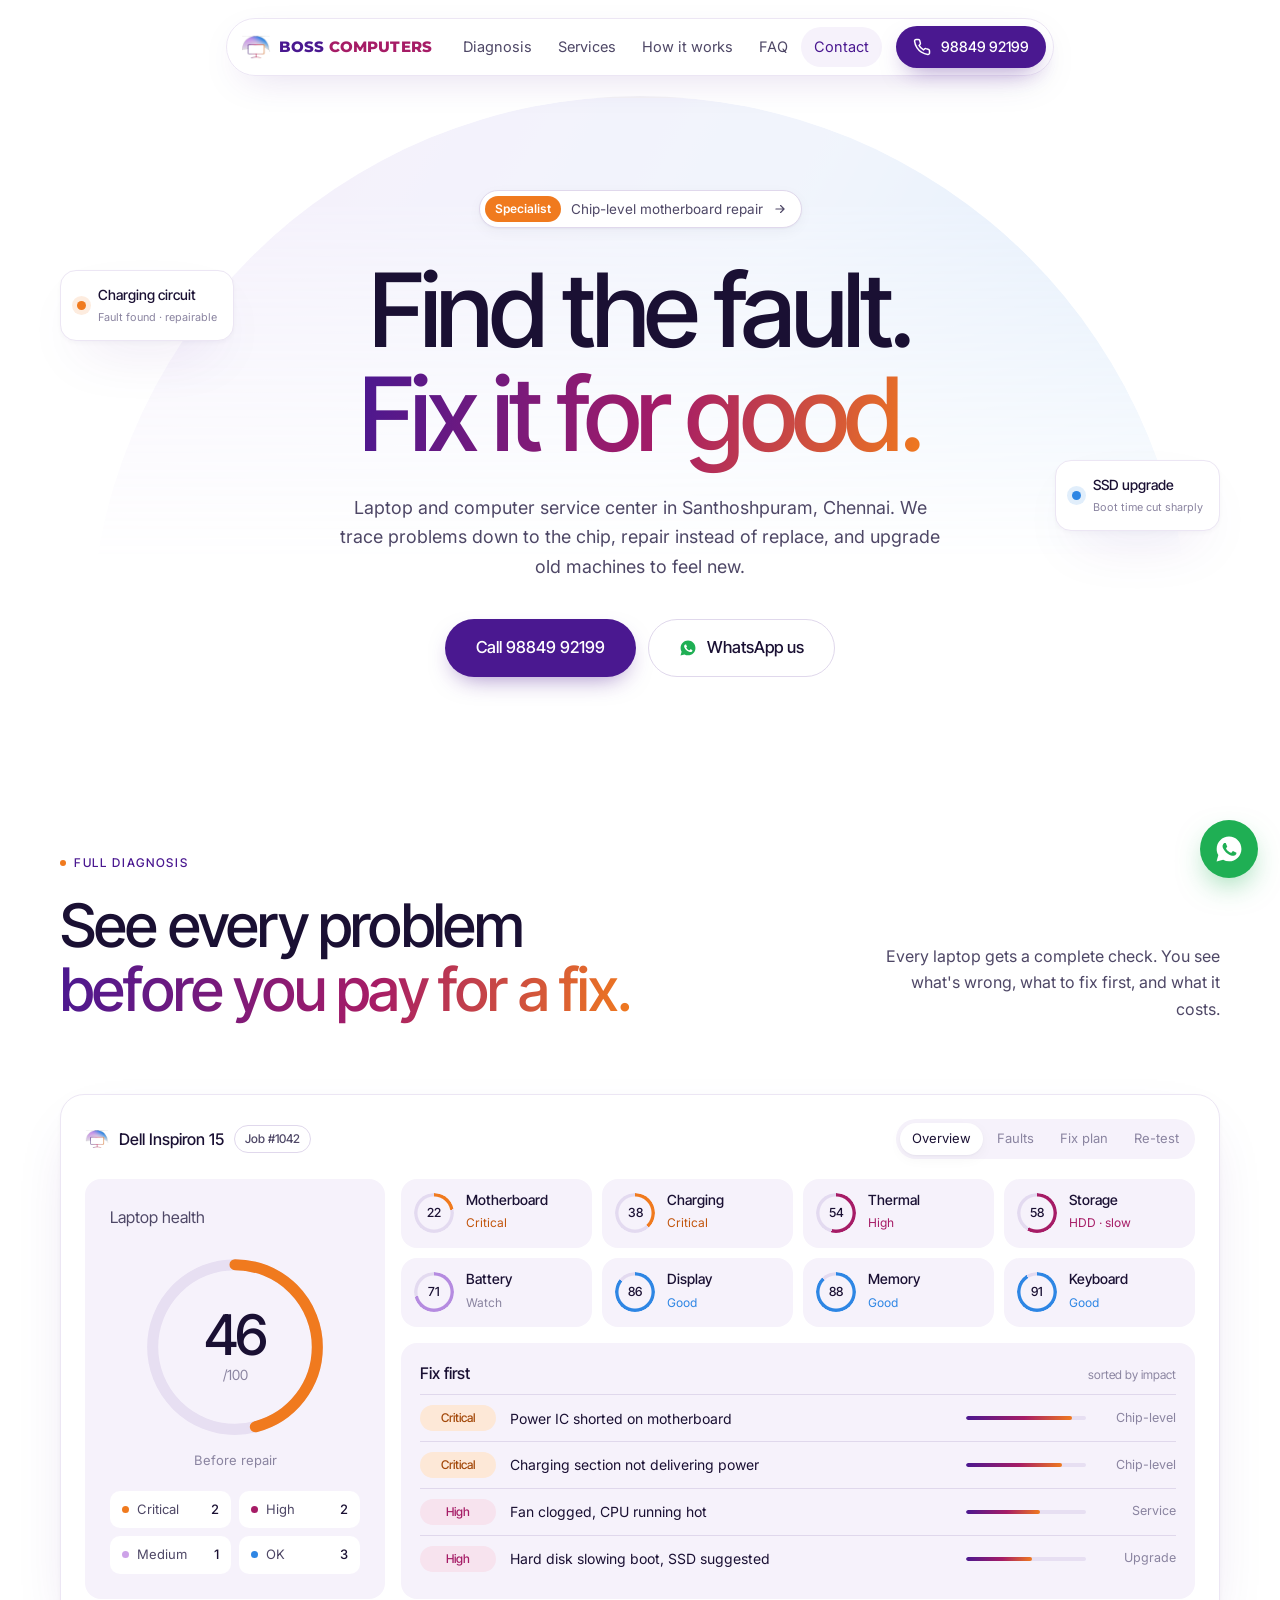
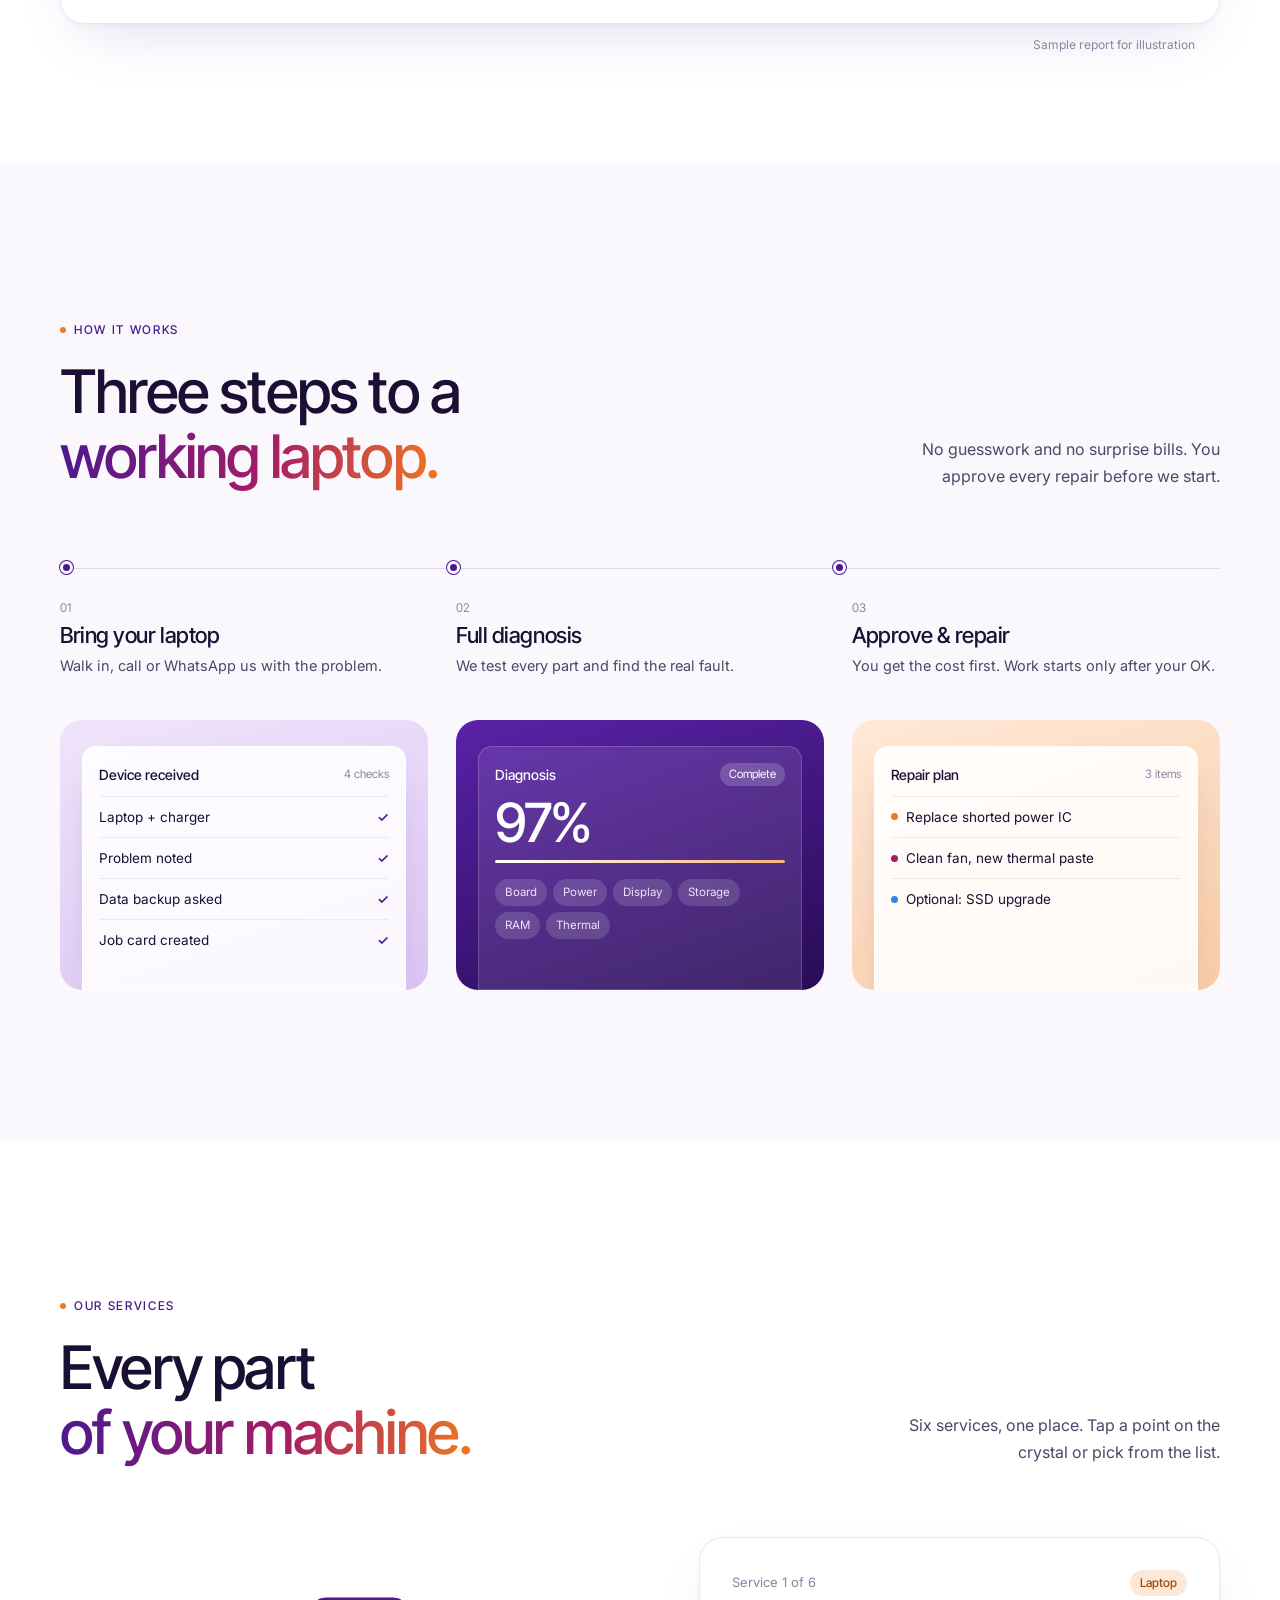
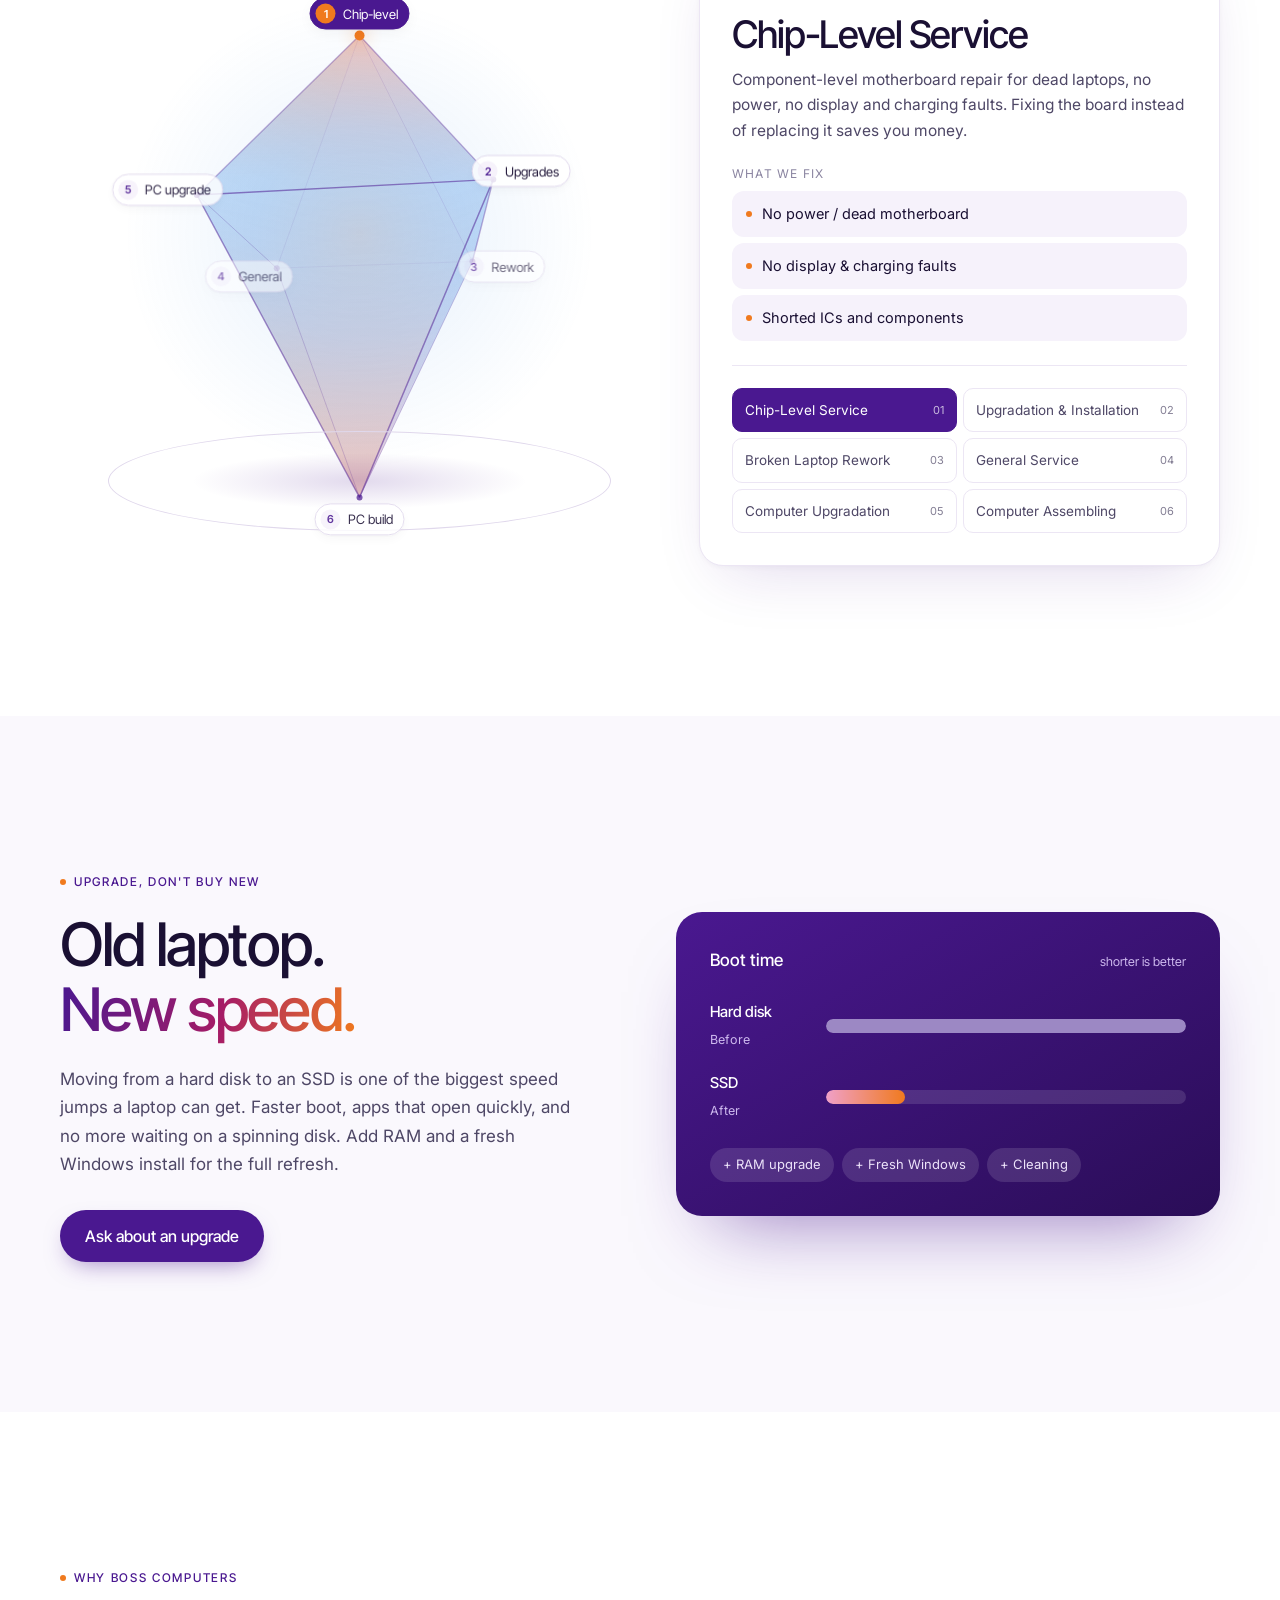
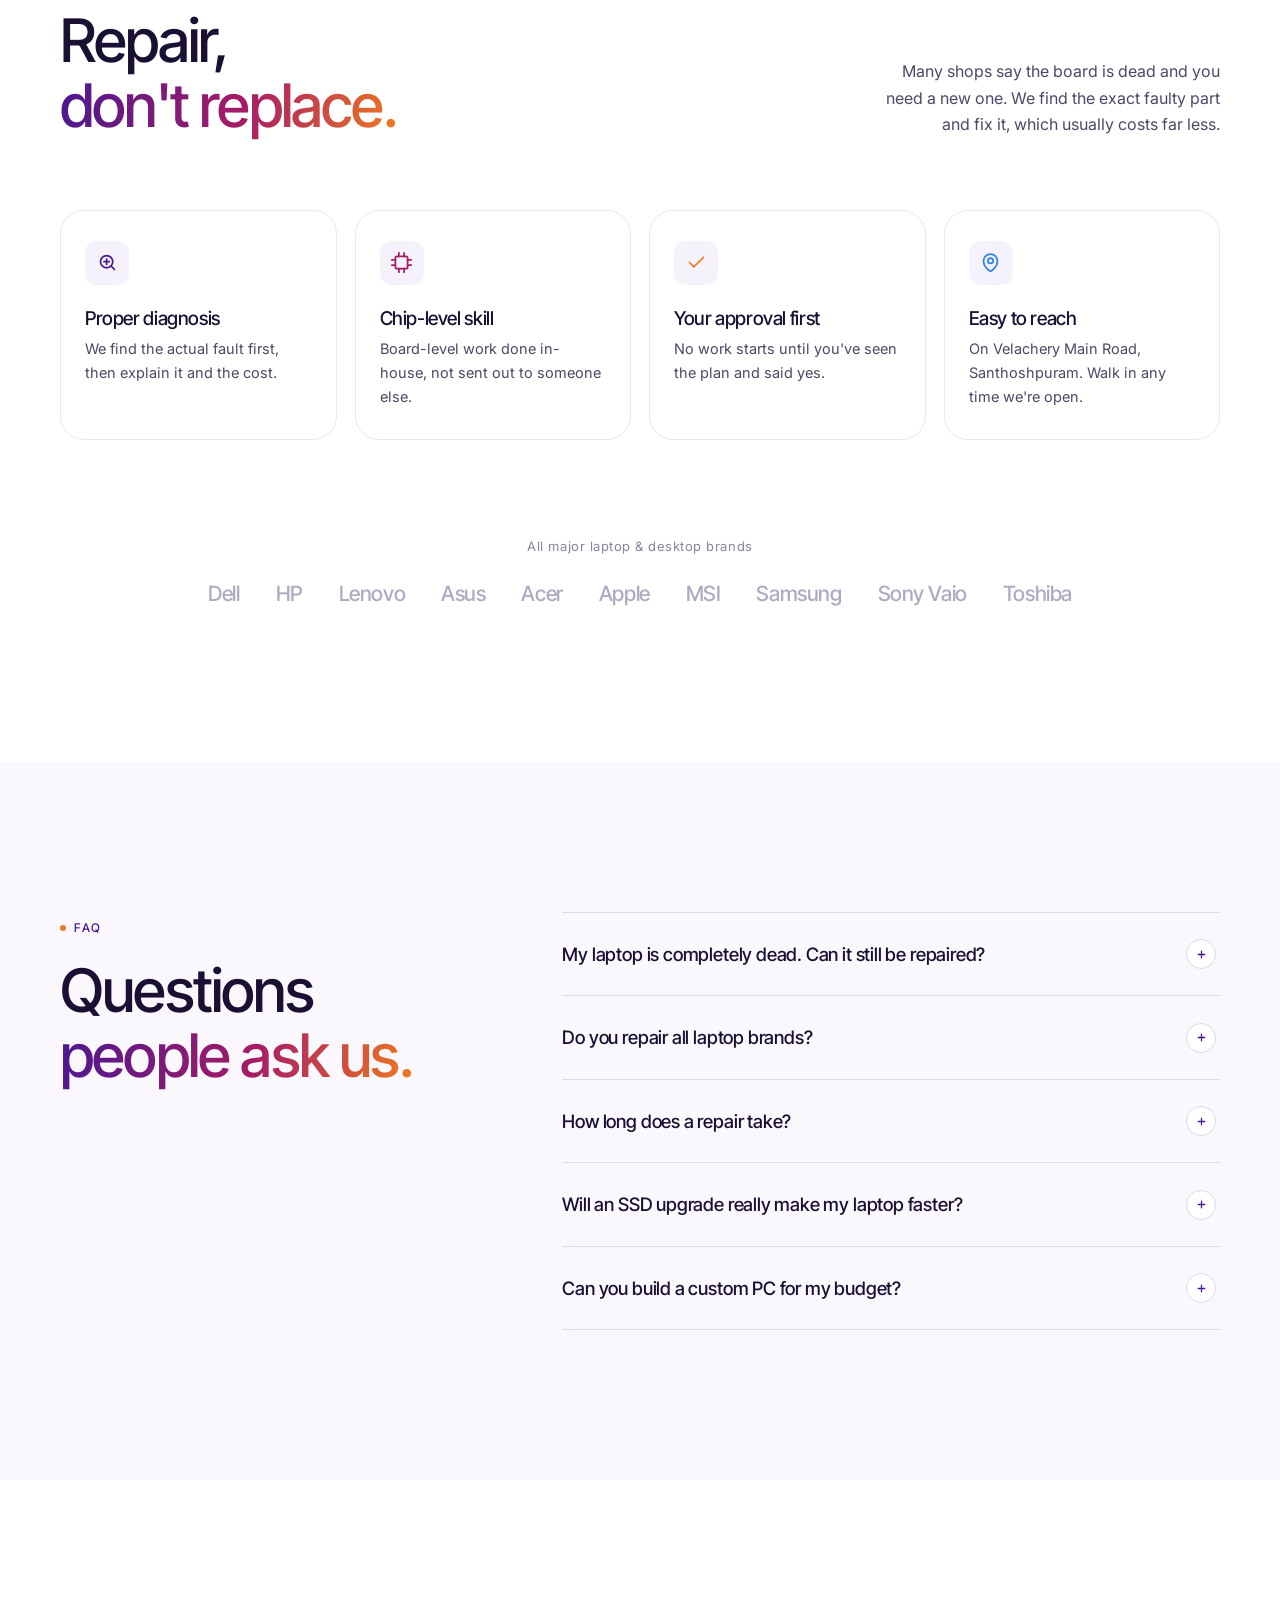
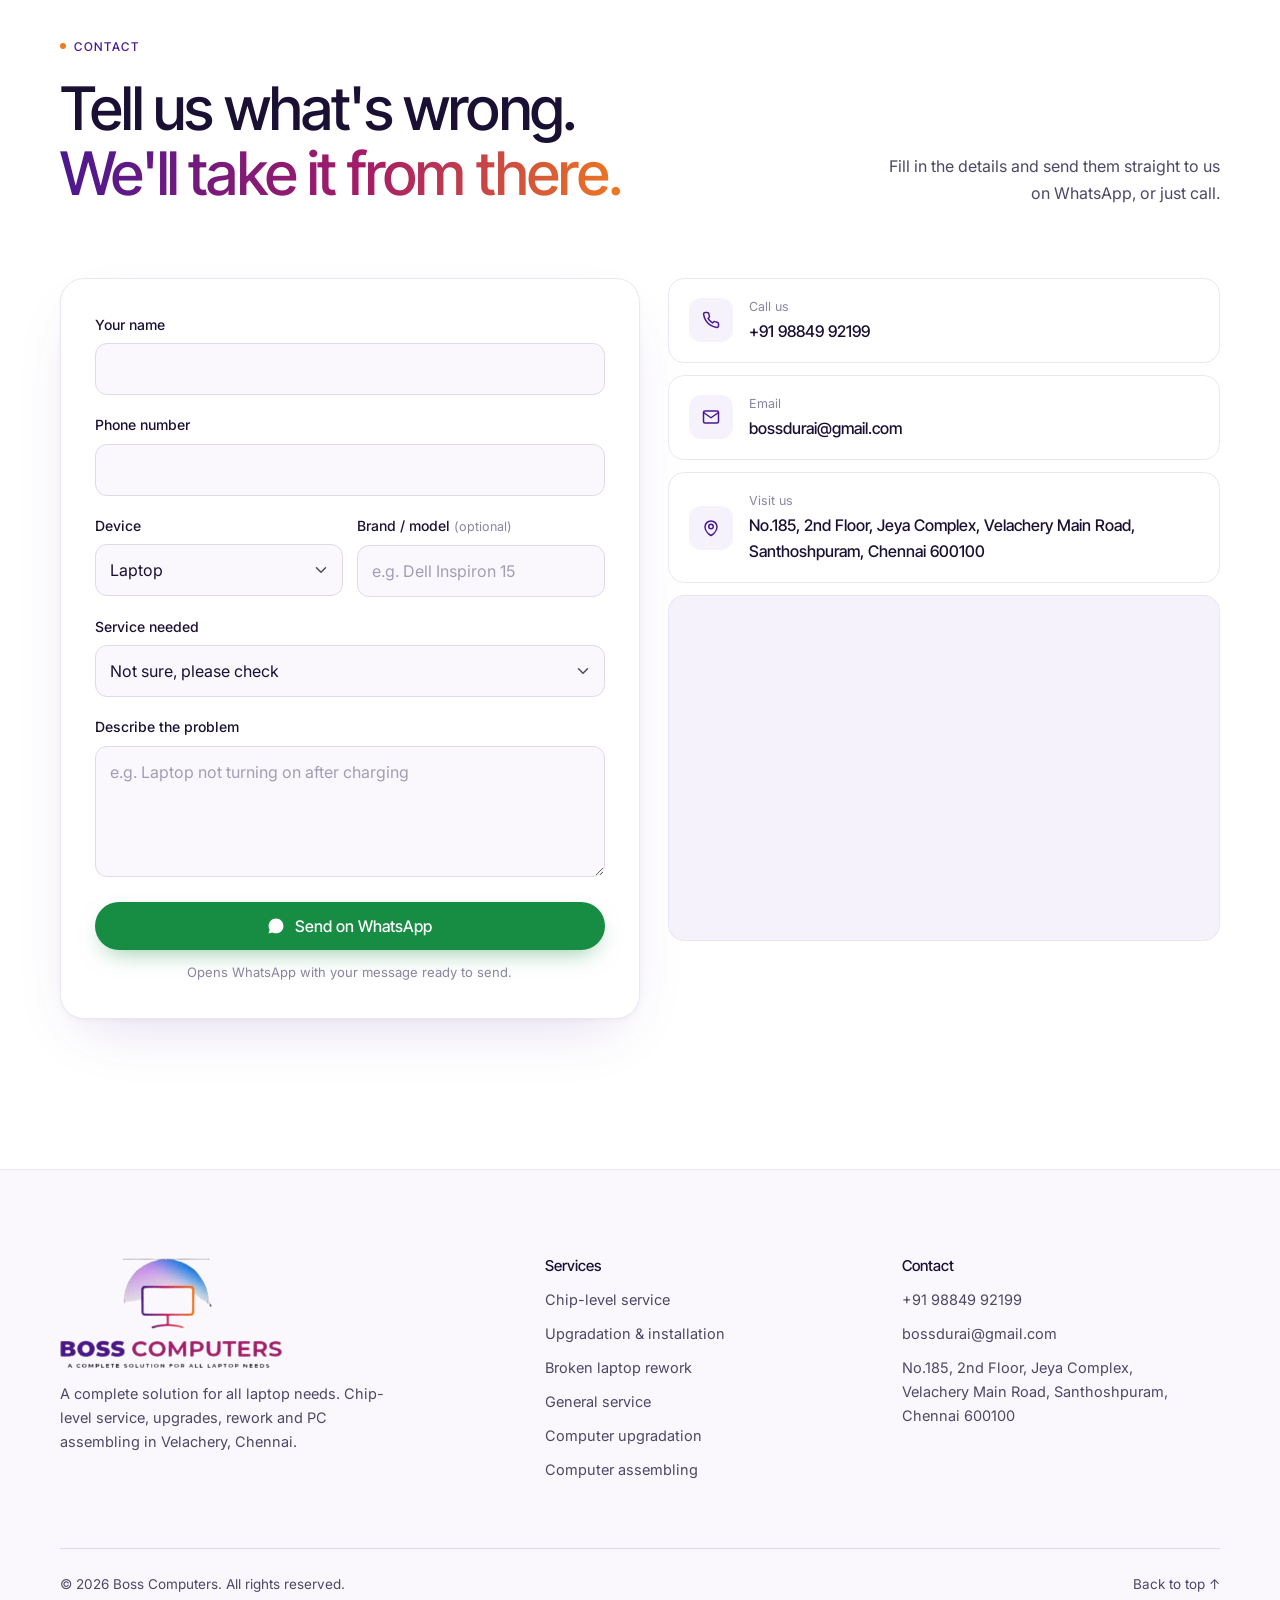
==== commit 00944fe9: "Hero: change Velachery to Santhoshpuram Co-Authored-By: Claude Opus 5.5 <noreply@anthropic.com> Clau" ====
--- a/index.html
+++ b/index.html
@@ -90,7 +90,7 @@
           <svg class="ico" viewBox="0 0 24 24" aria-hidden="true"><path d="M5 12h14M13 6l6 6-6 6"/></svg>
         </a>
         <h1 class="reveal">Find the fault.<br><span class="muted-line">Fix it for good.</span></h1>
-        <p class="lead reveal">Laptop and computer service center in Velachery, Chennai. We trace problems down to the chip, repair instead of replace, and upgrade old machines to feel new.</p>
+        <p class="lead reveal">Laptop and computer service center in Santhoshpuram, Chennai. We trace problems down to the chip, repair instead of replace, and upgrade old machines to feel new.</p>
         <div class="hero-actions reveal">
           <a href="tel:+919884992199" class="btn btn-white btn-lg">Call 98849 92199</a>
           <a href="https://wa.me/919884992199?text=Hi%20Boss%20Computers%2C%20I%20need%20help%20with%20my%20laptop." class="btn btn-ghost btn-lg" target="_blank" rel="noopener">
